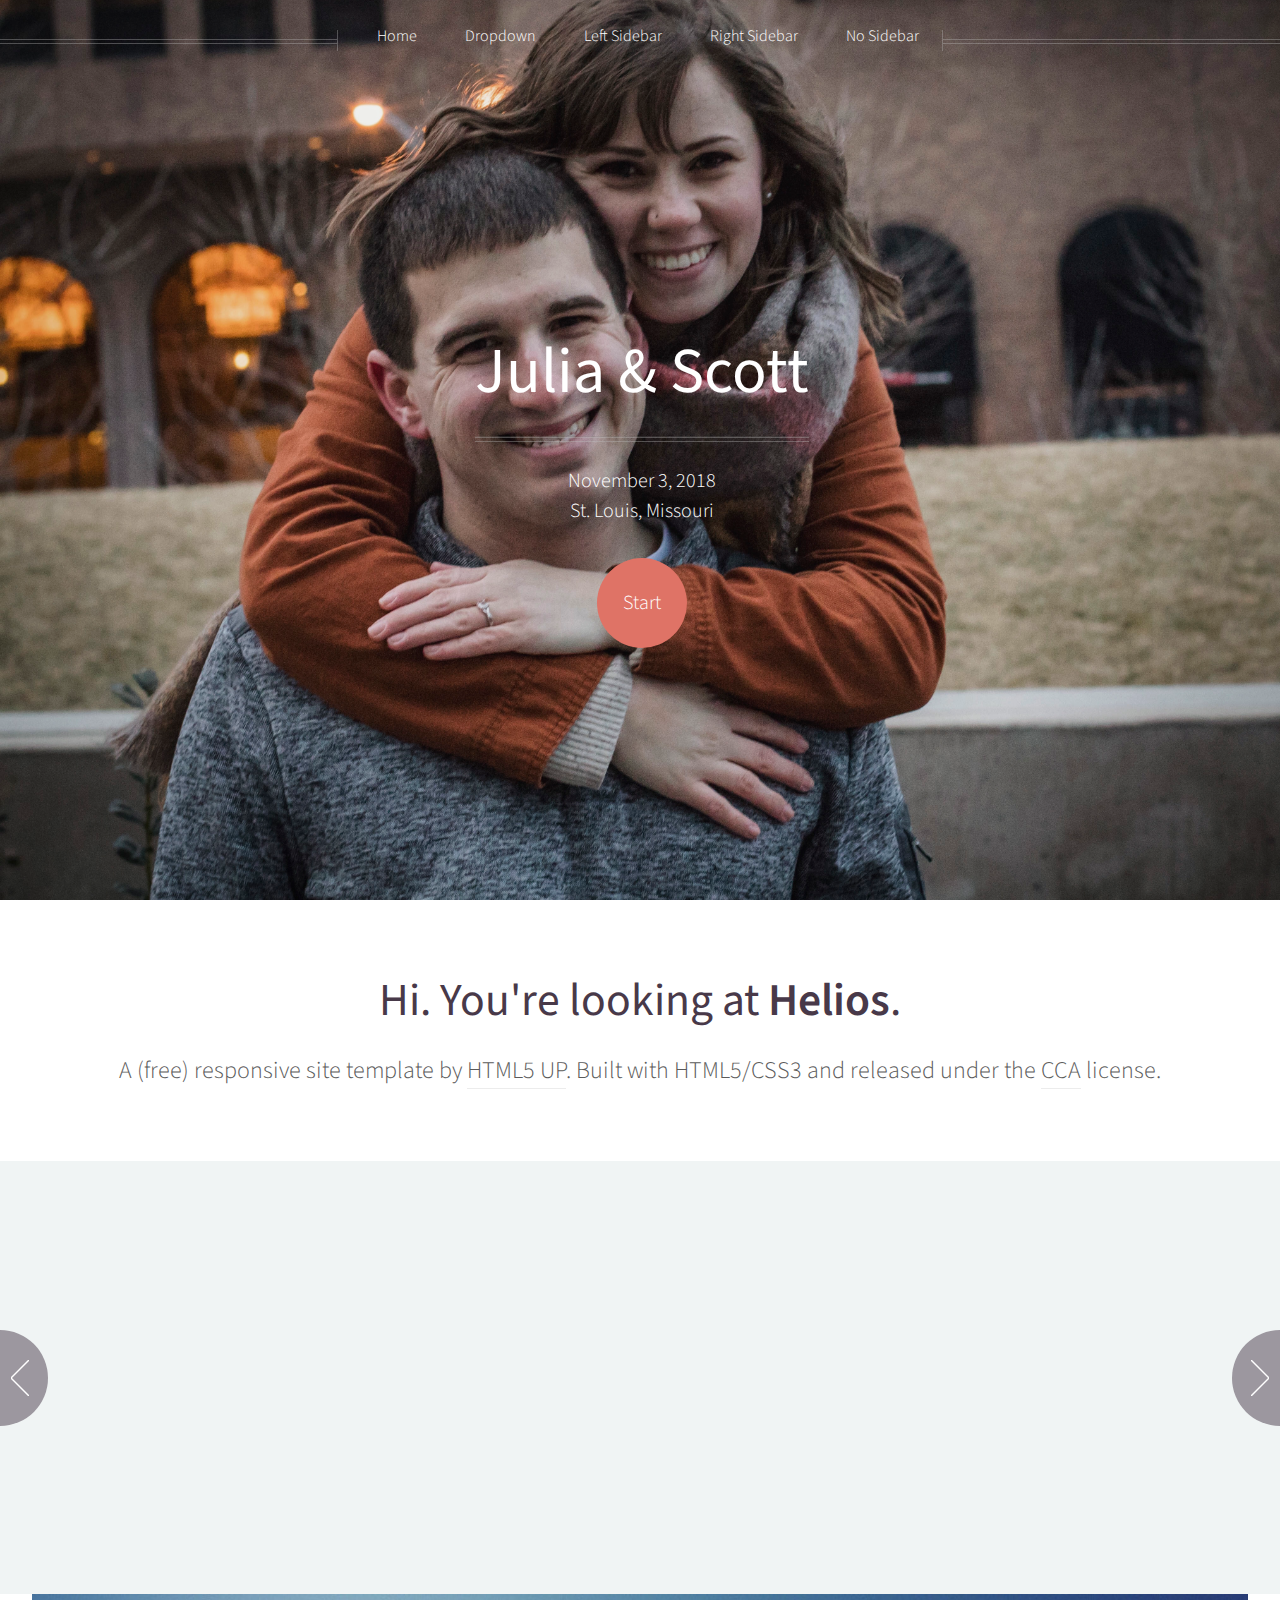
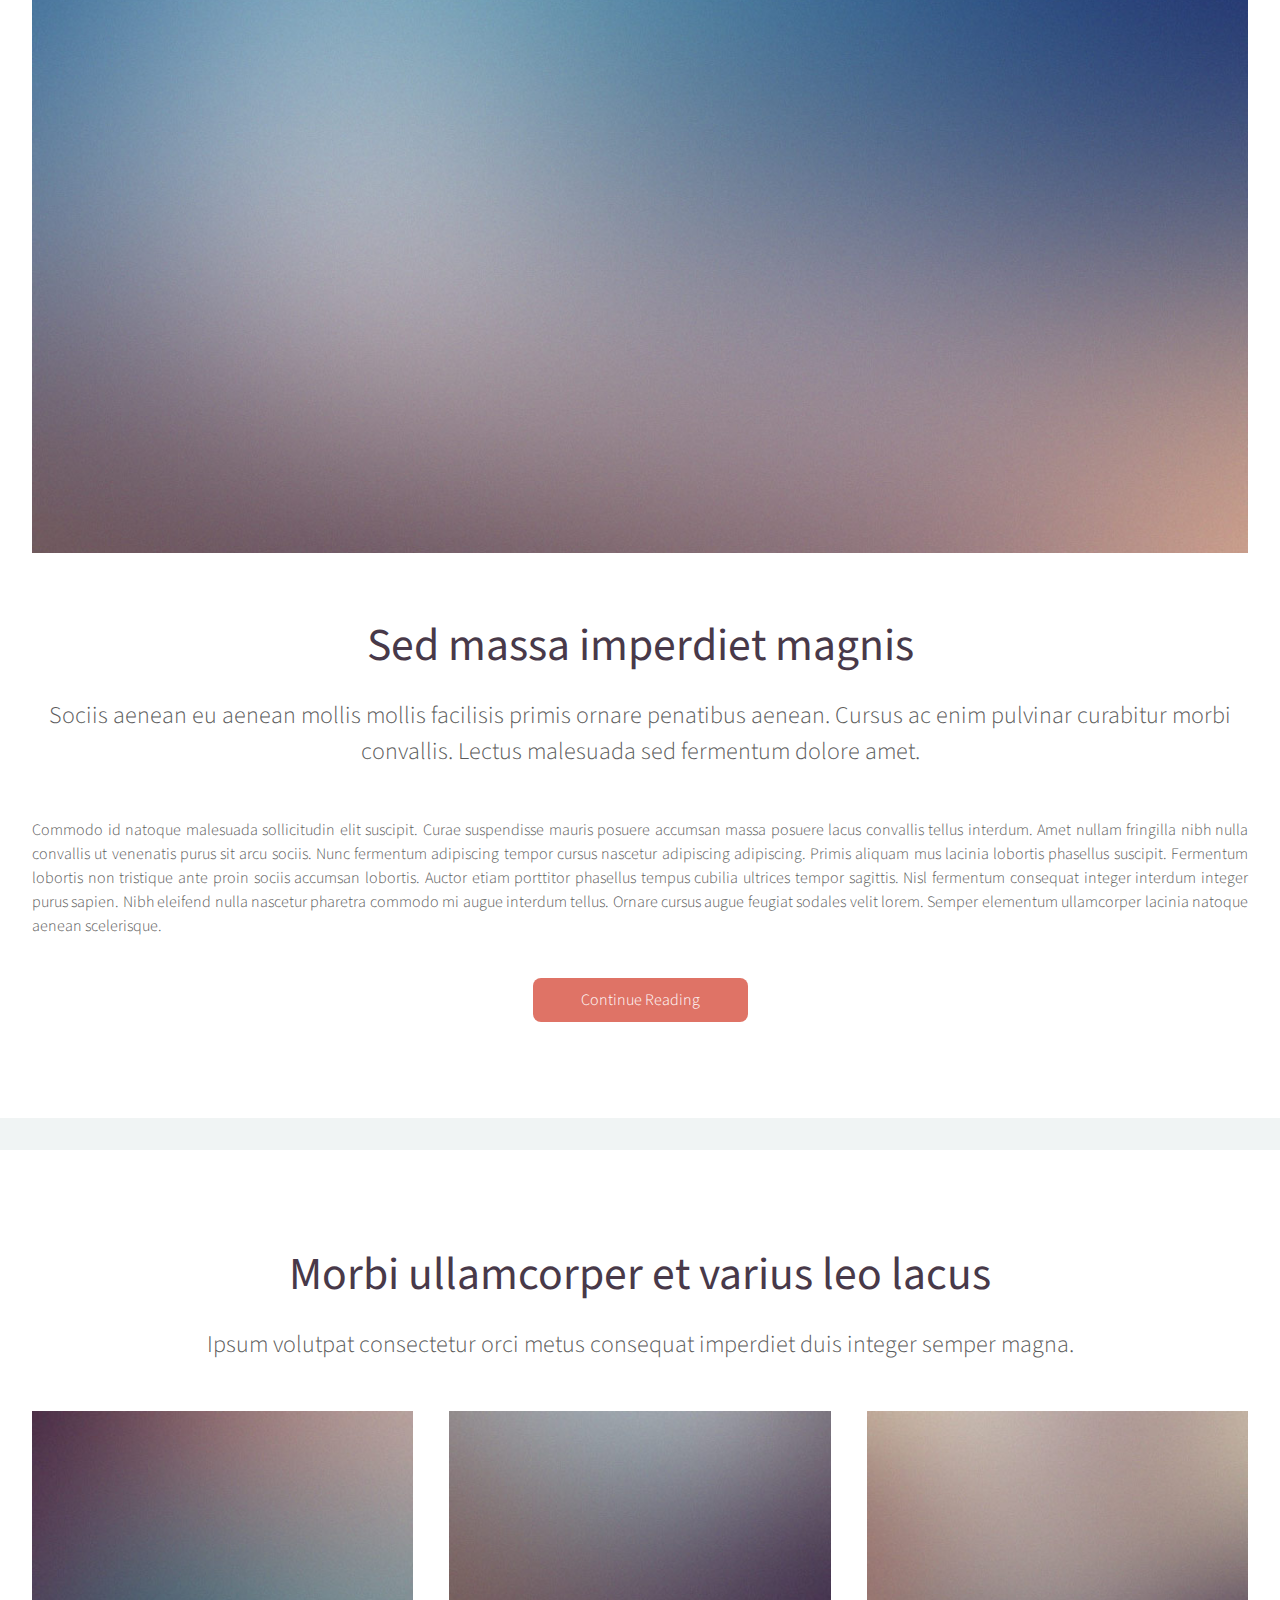
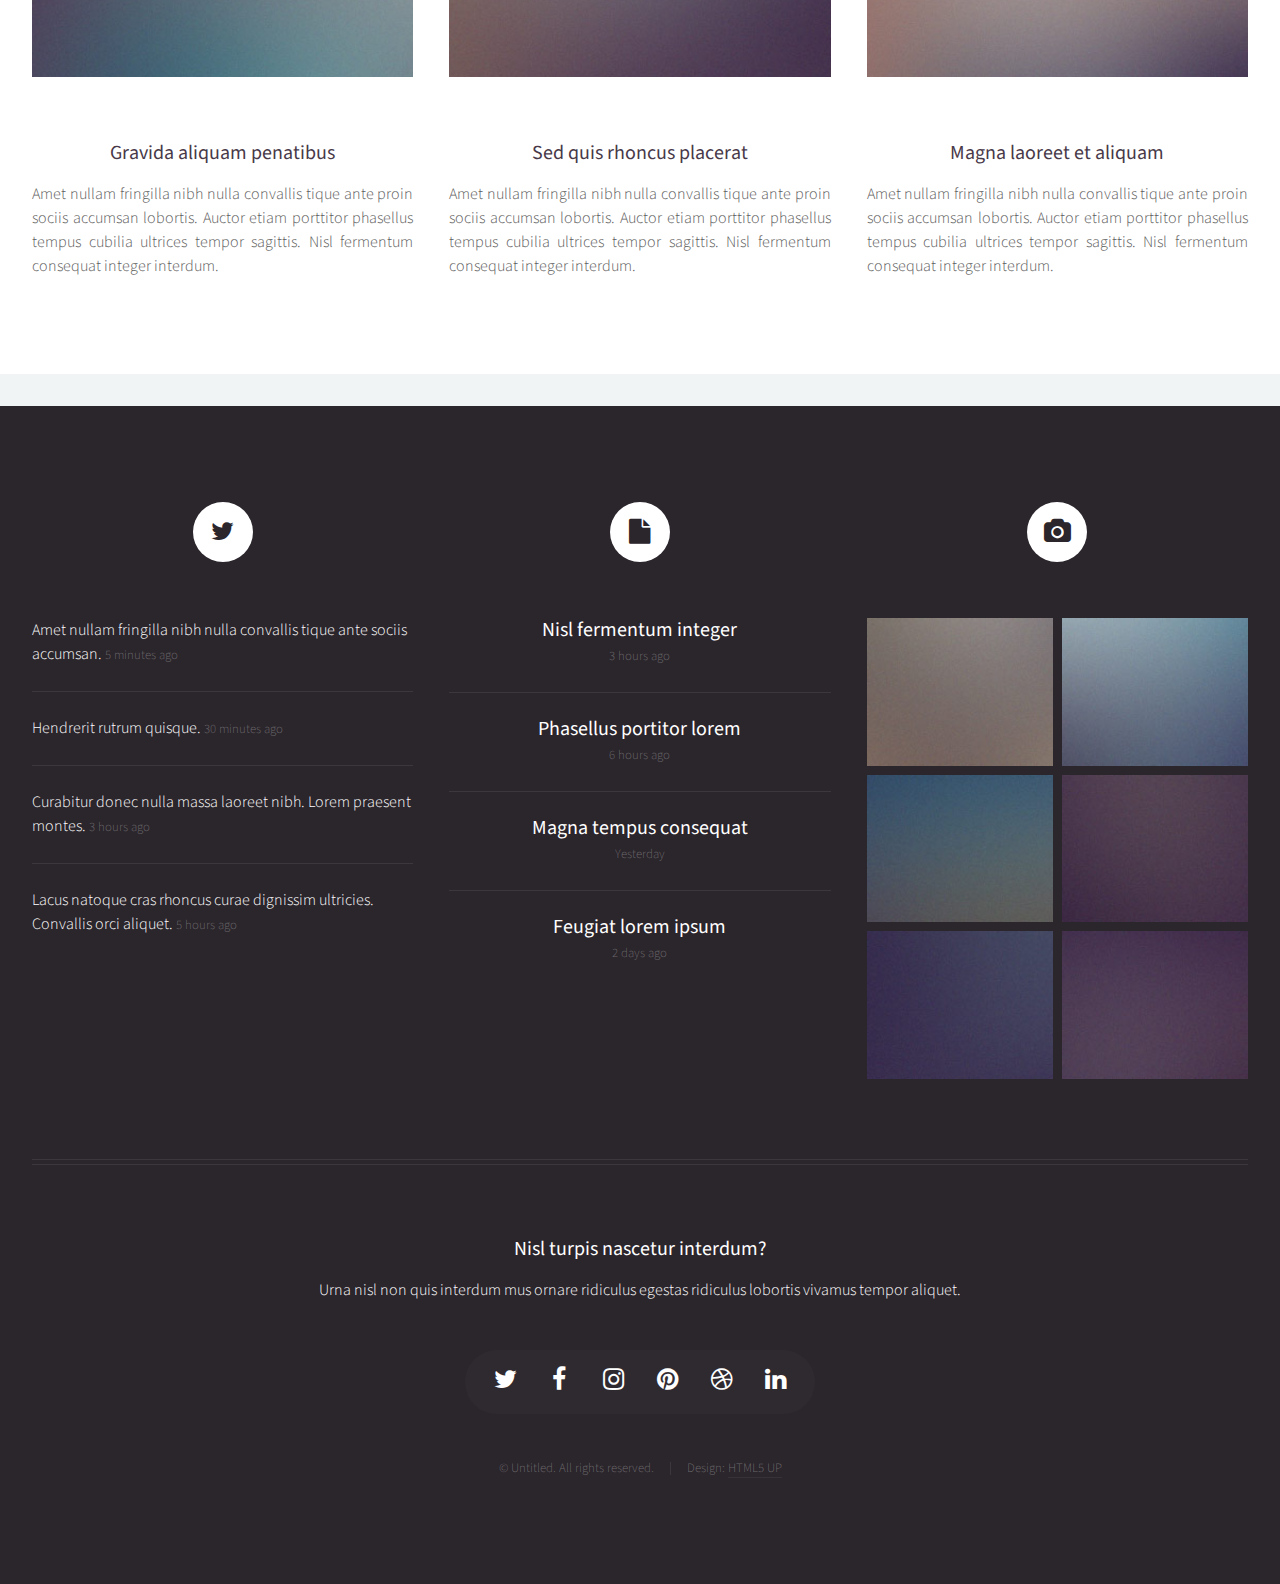
==== index.html @ 7ca60f0f "changed website title" ====
<!DOCTYPE HTML>
<!--
	Helios by HTML5 UP
	html5up.net | @ajlkn
	Free for personal and commercial use under the CCA 3.0 license (html5up.net/license)
-->
<html>
	<head>
		<title>Julia and Scott's Wedding</title>
		<meta charset="utf-8" />
		<meta name="viewport" content="width=device-width, initial-scale=1, user-scalable=no" />
		<link rel="stylesheet" href="assets/css/main.css" />
		<noscript><link rel="stylesheet" href="assets/css/noscript.css" /></noscript>
	</head>
	<body class="homepage is-preload">
		<div id="page-wrapper">

			<!-- Header -->
				<div id="header">

					<!-- Inner -->
						<div class="inner">
							<header>
								<h1><a href="index.html" id="logo">Julia & Scott</a></h1>
								<hr />
								<p>November 3, 2018<br>St. Louis, Missouri</p>
							</header>
							<footer>
								<a href="#banner" class="button circled scrolly">Start</a>
							</footer>
						</div>

					<!-- Nav -->
						<nav id="nav">
							<ul>
								<li><a href="index.html">Home</a></li>
								<li>
									<a href="#">Dropdown</a>
									<ul>
										<li><a href="#">Lorem ipsum dolor</a></li>
										<li><a href="#">Magna phasellus</a></li>
										<li><a href="#">Etiam dolore nisl</a></li>
										<li>
											<a href="#">And a submenu &hellip;</a>
											<ul>
												<li><a href="#">Lorem ipsum dolor</a></li>
												<li><a href="#">Phasellus consequat</a></li>
												<li><a href="#">Magna phasellus</a></li>
												<li><a href="#">Etiam dolore nisl</a></li>
											</ul>
										</li>
										<li><a href="#">Veroeros feugiat</a></li>
									</ul>
								</li>
								<li><a href="left-sidebar.html">Left Sidebar</a></li>
								<li><a href="right-sidebar.html">Right Sidebar</a></li>
								<li><a href="no-sidebar.html">No Sidebar</a></li>
							</ul>
						</nav>

				</div>

			<!-- Banner -->
				<section id="banner">
					<header>
						<h2>Hi. You're looking at <strong>Helios</strong>.</h2>
						<p>
							A (free) responsive site template by <a href="http://html5up.net">HTML5 UP</a>.
							Built with HTML5/CSS3 and released under the <a href="http://html5up.net/license">CCA</a> license.
						</p>
					</header>
				</section>

			<!-- Carousel -->
				<section class="carousel">
					<div class="reel">

						<article>
							<a href="#" class="image featured"><img src="images/pic01.jpg" alt="" /></a>
							<header>
								<h3><a href="#">Pulvinar sagittis congue</a></h3>
							</header>
							<p>Commodo id natoque malesuada sollicitudin elit suscipit magna.</p>
						</article>

						<article>
							<a href="#" class="image featured"><img src="images/pic02.jpg" alt="" /></a>
							<header>
								<h3><a href="#">Fermentum sagittis proin</a></h3>
							</header>
							<p>Commodo id natoque malesuada sollicitudin elit suscipit magna.</p>
						</article>

						<article>
							<a href="#" class="image featured"><img src="images/pic03.jpg" alt="" /></a>
							<header>
								<h3><a href="#">Sed quis rhoncus placerat</a></h3>
							</header>
							<p>Commodo id natoque malesuada sollicitudin elit suscipit magna.</p>
						</article>

						<article>
							<a href="#" class="image featured"><img src="images/pic04.jpg" alt="" /></a>
							<header>
								<h3><a href="#">Ultrices urna sit lobortis</a></h3>
							</header>
							<p>Commodo id natoque malesuada sollicitudin elit suscipit magna.</p>
						</article>

						<article>
							<a href="#" class="image featured"><img src="images/pic05.jpg" alt="" /></a>
							<header>
								<h3><a href="#">Varius magnis sollicitudin</a></h3>
							</header>
							<p>Commodo id natoque malesuada sollicitudin elit suscipit magna.</p>
						</article>

						<article>
							<a href="#" class="image featured"><img src="images/pic01.jpg" alt="" /></a>
							<header>
								<h3><a href="#">Pulvinar sagittis congue</a></h3>
							</header>
							<p>Commodo id natoque malesuada sollicitudin elit suscipit magna.</p>
						</article>

						<article>
							<a href="#" class="image featured"><img src="images/pic02.jpg" alt="" /></a>
							<header>
								<h3><a href="#">Fermentum sagittis proin</a></h3>
							</header>
							<p>Commodo id natoque malesuada sollicitudin elit suscipit magna.</p>
						</article>

						<article>
							<a href="#" class="image featured"><img src="images/pic03.jpg" alt="" /></a>
							<header>
								<h3><a href="#">Sed quis rhoncus placerat</a></h3>
							</header>
							<p>Commodo id natoque malesuada sollicitudin elit suscipit magna.</p>
						</article>

						<article>
							<a href="#" class="image featured"><img src="images/pic04.jpg" alt="" /></a>
							<header>
								<h3><a href="#">Ultrices urna sit lobortis</a></h3>
							</header>
							<p>Commodo id natoque malesuada sollicitudin elit suscipit magna.</p>
						</article>

						<article>
							<a href="#" class="image featured"><img src="images/pic05.jpg" alt="" /></a>
							<header>
								<h3><a href="#">Varius magnis sollicitudin</a></h3>
							</header>
							<p>Commodo id natoque malesuada sollicitudin elit suscipit magna.</p>
						</article>

					</div>
				</section>

			<!-- Main -->
				<div class="wrapper style2">

					<article id="main" class="container special">
						<a href="#" class="image featured"><img src="images/pic06.jpg" alt="" /></a>
						<header>
							<h2><a href="#">Sed massa imperdiet magnis</a></h2>
							<p>
								Sociis aenean eu aenean mollis mollis facilisis primis ornare penatibus aenean. Cursus ac enim
								pulvinar curabitur morbi convallis. Lectus malesuada sed fermentum dolore amet.
							</p>
						</header>
						<p>
							Commodo id natoque malesuada sollicitudin elit suscipit. Curae suspendisse mauris posuere accumsan massa
							posuere lacus convallis tellus interdum. Amet nullam fringilla nibh nulla convallis ut venenatis purus
							sit arcu sociis. Nunc fermentum adipiscing tempor cursus nascetur adipiscing adipiscing. Primis aliquam
							mus lacinia lobortis phasellus suscipit. Fermentum lobortis non tristique ante proin sociis accumsan
							lobortis. Auctor etiam porttitor phasellus tempus cubilia ultrices tempor sagittis. Nisl fermentum
							consequat integer interdum integer purus sapien. Nibh eleifend nulla nascetur pharetra commodo mi augue
							interdum tellus. Ornare cursus augue feugiat sodales velit lorem. Semper elementum ullamcorper lacinia
							natoque aenean scelerisque.
						</p>
						<footer>
							<a href="#" class="button">Continue Reading</a>
						</footer>
					</article>

				</div>

			<!-- Features -->
				<div class="wrapper style1">

					<section id="features" class="container special">
						<header>
							<h2>Morbi ullamcorper et varius leo lacus</h2>
							<p>Ipsum volutpat consectetur orci metus consequat imperdiet duis integer semper magna.</p>
						</header>
						<div class="row">
							<article class="col-4 col-12-mobile special">
								<a href="#" class="image featured"><img src="images/pic07.jpg" alt="" /></a>
								<header>
									<h3><a href="#">Gravida aliquam penatibus</a></h3>
								</header>
								<p>
									Amet nullam fringilla nibh nulla convallis tique ante proin sociis accumsan lobortis. Auctor etiam
									porttitor phasellus tempus cubilia ultrices tempor sagittis. Nisl fermentum consequat integer interdum.
								</p>
							</article>
							<article class="col-4 col-12-mobile special">
								<a href="#" class="image featured"><img src="images/pic08.jpg" alt="" /></a>
								<header>
									<h3><a href="#">Sed quis rhoncus placerat</a></h3>
								</header>
								<p>
									Amet nullam fringilla nibh nulla convallis tique ante proin sociis accumsan lobortis. Auctor etiam
									porttitor phasellus tempus cubilia ultrices tempor sagittis. Nisl fermentum consequat integer interdum.
								</p>
							</article>
							<article class="col-4 col-12-mobile special">
								<a href="#" class="image featured"><img src="images/pic09.jpg" alt="" /></a>
								<header>
									<h3><a href="#">Magna laoreet et aliquam</a></h3>
								</header>
								<p>
									Amet nullam fringilla nibh nulla convallis tique ante proin sociis accumsan lobortis. Auctor etiam
									porttitor phasellus tempus cubilia ultrices tempor sagittis. Nisl fermentum consequat integer interdum.
								</p>
							</article>
						</div>
					</section>

				</div>

			<!-- Footer -->
				<div id="footer">
					<div class="container">
						<div class="row">

							<!-- Tweets -->
								<section class="col-4 col-12-mobile">
									<header>
										<h2 class="icon fa-twitter circled"><span class="label">Tweets</span></h2>
									</header>
									<ul class="divided">
										<li>
											<article class="tweet">
												Amet nullam fringilla nibh nulla convallis tique ante sociis accumsan.
												<span class="timestamp">5 minutes ago</span>
											</article>
										</li>
										<li>
											<article class="tweet">
												Hendrerit rutrum quisque.
												<span class="timestamp">30 minutes ago</span>
											</article>
										</li>
										<li>
											<article class="tweet">
												Curabitur donec nulla massa laoreet nibh. Lorem praesent montes.
												<span class="timestamp">3 hours ago</span>
											</article>
										</li>
										<li>
											<article class="tweet">
												Lacus natoque cras rhoncus curae dignissim ultricies. Convallis orci aliquet.
												<span class="timestamp">5 hours ago</span>
											</article>
										</li>
									</ul>
								</section>

							<!-- Posts -->
								<section class="col-4 col-12-mobile">
									<header>
										<h2 class="icon fa-file circled"><span class="label">Posts</span></h2>
									</header>
									<ul class="divided">
										<li>
											<article class="post stub">
												<header>
													<h3><a href="#">Nisl fermentum integer</a></h3>
												</header>
												<span class="timestamp">3 hours ago</span>
											</article>
										</li>
										<li>
											<article class="post stub">
												<header>
													<h3><a href="#">Phasellus portitor lorem</a></h3>
												</header>
												<span class="timestamp">6 hours ago</span>
											</article>
										</li>
										<li>
											<article class="post stub">
												<header>
													<h3><a href="#">Magna tempus consequat</a></h3>
												</header>
												<span class="timestamp">Yesterday</span>
											</article>
										</li>
										<li>
											<article class="post stub">
												<header>
													<h3><a href="#">Feugiat lorem ipsum</a></h3>
												</header>
												<span class="timestamp">2 days ago</span>
											</article>
										</li>
									</ul>
								</section>

							<!-- Photos -->
								<section class="col-4 col-12-mobile">
									<header>
										<h2 class="icon fa-camera circled"><span class="label">Photos</span></h2>
									</header>
									<div class="row gtr-25">
										<div class="col-6">
											<a href="#" class="image fit"><img src="images/pic10.jpg" alt="" /></a>
										</div>
										<div class="col-6">
											<a href="#" class="image fit"><img src="images/pic11.jpg" alt="" /></a>
										</div>
										<div class="col-6">
											<a href="#" class="image fit"><img src="images/pic12.jpg" alt="" /></a>
										</div>
										<div class="col-6">
											<a href="#" class="image fit"><img src="images/pic13.jpg" alt="" /></a>
										</div>
										<div class="col-6">
											<a href="#" class="image fit"><img src="images/pic14.jpg" alt="" /></a>
										</div>
										<div class="col-6">
											<a href="#" class="image fit"><img src="images/pic15.jpg" alt="" /></a>
										</div>
									</div>
								</section>

						</div>
						<hr />
						<div class="row">
							<div class="col-12">

								<!-- Contact -->
									<section class="contact">
										<header>
											<h3>Nisl turpis nascetur interdum?</h3>
										</header>
										<p>Urna nisl non quis interdum mus ornare ridiculus egestas ridiculus lobortis vivamus tempor aliquet.</p>
										<ul class="icons">
											<li><a href="#" class="icon fa-twitter"><span class="label">Twitter</span></a></li>
											<li><a href="#" class="icon fa-facebook"><span class="label">Facebook</span></a></li>
											<li><a href="#" class="icon fa-instagram"><span class="label">Instagram</span></a></li>
											<li><a href="#" class="icon fa-pinterest"><span class="label">Pinterest</span></a></li>
											<li><a href="#" class="icon fa-dribbble"><span class="label">Dribbble</span></a></li>
											<li><a href="#" class="icon fa-linkedin"><span class="label">Linkedin</span></a></li>
										</ul>
									</section>

								<!-- Copyright -->
									<div class="copyright">
										<ul class="menu">
											<li>&copy; Untitled. All rights reserved.</li><li>Design: <a href="http://html5up.net">HTML5 UP</a></li>
										</ul>
									</div>

							</div>

						</div>
					</div>
				</div>

		</div>

		<!-- Scripts -->
			<script src="assets/js/jquery.min.js"></script>
			<script src="assets/js/jquery.dropotron.min.js"></script>
			<script src="assets/js/jquery.scrolly.min.js"></script>
			<script src="assets/js/jquery.scrollex.min.js"></script>
			<script src="assets/js/browser.min.js"></script>
			<script src="assets/js/breakpoints.min.js"></script>
			<script src="assets/js/util.js"></script>
			<script src="assets/js/main.js"></script>

	</body>
</html>
---- assets/css/main.css ----
@import url("https://fonts.googleapis.com/css?family=Source+Sans+Pro:300,300italic,400,400italic,600");
@import url("font-awesome.min.css");

/*
	Helios by HTML5 UP
	html5up.net | @ajlkn
	Free for personal and commercial use under the CCA 3.0 license (html5up.net/license)
*/

html, body, div, span, applet, object,
iframe, h1, h2, h3, h4, h5, h6, p, blockquote,
pre, a, abbr, acronym, address, big, cite,
code, del, dfn, em, img, ins, kbd, q, s, samp,
small, strike, strong, sub, sup, tt, var, b,
u, i, center, dl, dt, dd, ol, ul, li, fieldset,
form, label, legend, table, caption, tbody,
tfoot, thead, tr, th, td, article, aside,
canvas, details, embed, figure, figcaption,
footer, header, hgroup, menu, nav, output, ruby,
section, summary, time, mark, audio, video {
	margin: 0;
	padding: 0;
	border: 0;
	font-size: 100%;
	font: inherit;
	vertical-align: baseline;}

article, aside, details, figcaption, figure,
footer, header, hgroup, menu, nav, section {
	display: block;}

body {
	line-height: 1;
}

ol, ul {
	list-style: none;
}

blockquote, q {
	quotes: none;
}

	blockquote:before, blockquote:after, q:before, q:after {
		content: '';
		content: none;
	}

table {
	border-collapse: collapse;
	border-spacing: 0;
}

body {
	-webkit-text-size-adjust: none;
}

mark {
	background-color: transparent;
	color: inherit;
}

input::-moz-focus-inner {
	border: 0;
	padding: 0;
}

input, select, textarea {
	-moz-appearance: none;
	-webkit-appearance: none;
	-ms-appearance: none;
	appearance: none;
}

/* Basic */

	html {
		box-sizing: border-box;
	}

	*, *:before, *:after {
		box-sizing: inherit;
	}

	body {
		background: #f0f4f4;
		color: #5b5b5b;
		font-size: 15pt;
		line-height: 1.85em;
		font-family: 'Source Sans Pro', sans-serif;
		font-weight: 300;
	}

		body.is-preload *, body.is-preload *:before, body.is-preload *:after {
			-moz-animation: none !important;
			-webkit-animation: none !important;
			-ms-animation: none !important;
			animation: none !important;
			-moz-transition: none !important;
			-webkit-transition: none !important;
			-ms-transition: none !important;
			transition: none !important;
		}

	input, textarea, select {
		font-size: 15pt;
		line-height: 1.85em;
		font-family: 'Source Sans Pro', sans-serif;
		font-weight: 300;
	}

	h1, h2, h3, h4, h5, h6 {
		font-weight: 400;
		color: #483949;
		line-height: 1.25em;
	}

	h1 a, h2 a, h3 a, h4 a, h5 a, h6 a {
		color: inherit;
		text-decoration: none;
		border-bottom-color: transparent;
	}

	h1 strong, h2 strong, h3 strong, h4 strong, h5 strong, h6 strong {
		font-weight: 600;
	}

	h2 {
		font-size: 2.85em;
	}

	h3 {
		font-size: 1.25em;
	}

	h4 {
		font-size: 1em;
		margin: 0 0 0.25em 0;
	}

	strong, b {
		font-weight: 400;
		color: #483949;
	}

	em, i {
		font-style: italic;
	}

	a {
		color: inherit;
		border-bottom: solid 1px rgba(128, 128, 128, 0.15);
		text-decoration: none;
		-moz-transition: background-color 0.35s ease-in-out, color 0.35s ease-in-out, border-bottom-color 0.35s ease-in-out;
		-webkit-transition: background-color 0.35s ease-in-out, color 0.35s ease-in-out, border-bottom-color 0.35s ease-in-out;
		-ms-transition: background-color 0.35s ease-in-out, color 0.35s ease-in-out, border-bottom-color 0.35s ease-in-out;
		transition: background-color 0.35s ease-in-out, color 0.35s ease-in-out, border-bottom-color 0.35s ease-in-out;
	}

		a:hover {
			color: #ef8376;
			border-bottom-color: transparent;
		}

	sub {
		position: relative;
		top: 0.5em;
		font-size: 0.8em;
	}

	sup {
		position: relative;
		top: -0.5em;
		font-size: 0.8em;
	}

	blockquote {
		border-left: solid 0.5em #ddd;
		padding: 1em 0 1em 2em;
		font-style: italic;
	}

	p, ul, ol, dl, table {
		margin-bottom: 1em;
	}

	p {
		text-align: justify;
	}

	br.clear {
		clear: both;
	}

	hr {
		position: relative;
		display: block;
		border: 0;
		top: 4.5em;
		margin-bottom: 9em;
		height: 6px;
		border-top: solid 1px rgba(128, 128, 128, 0.2);
		border-bottom: solid 1px rgba(128, 128, 128, 0.2);
	}

		hr:before, hr:after {
			content: '';
			position: absolute;
			top: -8px;
			display: block;
			width: 1px;
			height: 21px;
			background: rgba(128, 128, 128, 0.2);
		}

		hr:before {
			left: -1px;
		}

		hr:after {
			right: -1px;
		}

	.timestamp {
		color: rgba(128, 128, 128, 0.75);
		font-size: 0.8em;
	}

/* Container */

	.container {
		margin: 0 auto;
		max-width: 100%;
		width: 1400px;
	}

		@media screen and (max-width: 1680px) {

			.container {
				width: 1200px;
			}

		}

		@media screen and (max-width: 1280px) {

			.container {
				width: 100%;
			}

		}

		@media screen and (max-width: 960px) {

			.container {
				width: 100%;
			}

		}

		@media screen and (max-width: 840px) {

			.container {
				width: 100%;
			}

		}

		@media screen and (max-width: 736px) {

			.container {
				width: 100%;
			}

		}

/* Row */

	.row {
		display: flex;
		flex-wrap: wrap;
		box-sizing: border-box;
		align-items: stretch;
	}

		.row > * {
			box-sizing: border-box;
		}

		.row.gtr-uniform > * > :last-child {
			margin-bottom: 0;
		}

		.row.aln-left {
			justify-content: flex-start;
		}

		.row.aln-center {
			justify-content: center;
		}

		.row.aln-right {
			justify-content: flex-end;
		}

		.row.aln-top {
			align-items: flex-start;
		}

		.row.aln-middle {
			align-items: center;
		}

		.row.aln-bottom {
			align-items: flex-end;
		}

		.row > .imp {
			order: -1;
		}

		.row > .col-1 {
			width: 8.3333333333%;
		}

		.row > .off-1 {
			margin-left: 8.3333333333%;
		}

		.row > .col-2 {
			width: 16.6666666667%;
		}

		.row > .off-2 {
			margin-left: 16.6666666667%;
		}

		.row > .col-3 {
			width: 25%;
		}

		.row > .off-3 {
			margin-left: 25%;
		}

		.row > .col-4 {
			width: 33.3333333333%;
		}

		.row > .off-4 {
			margin-left: 33.3333333333%;
		}

		.row > .col-5 {
			width: 41.6666666667%;
		}

		.row > .off-5 {
			margin-left: 41.6666666667%;
		}

		.row > .col-6 {
			width: 50%;
		}

		.row > .off-6 {
			margin-left: 50%;
		}

		.row > .col-7 {
			width: 58.3333333333%;
		}

		.row > .off-7 {
			margin-left: 58.3333333333%;
		}

		.row > .col-8 {
			width: 66.6666666667%;
		}

		.row > .off-8 {
			margin-left: 66.6666666667%;
		}

		.row > .col-9 {
			width: 75%;
		}

		.row > .off-9 {
			margin-left: 75%;
		}

		.row > .col-10 {
			width: 83.3333333333%;
		}

		.row > .off-10 {
			margin-left: 83.3333333333%;
		}

		.row > .col-11 {
			width: 91.6666666667%;
		}

		.row > .off-11 {
			margin-left: 91.6666666667%;
		}

		.row > .col-12 {
			width: 100%;
		}

		.row > .off-12 {
			margin-left: 100%;
		}

		.row.gtr-0 {
			margin-top: 0px;
			margin-left: 0px;
		}

			.row.gtr-0 > * {
				padding: 0px 0 0 0px;
			}

			.row.gtr-0.gtr-uniform {
				margin-top: 0px;
			}

				.row.gtr-0.gtr-uniform > * {
					padding-top: 0px;
				}

		.row.gtr-25 {
			margin-top: -10px;
			margin-left: -10px;
		}

			.row.gtr-25 > * {
				padding: 10px 0 0 10px;
			}

			.row.gtr-25.gtr-uniform {
				margin-top: -10px;
			}

				.row.gtr-25.gtr-uniform > * {
					padding-top: 10px;
				}

		.row.gtr-50 {
			margin-top: -20px;
			margin-left: -20px;
		}

			.row.gtr-50 > * {
				padding: 20px 0 0 20px;
			}

			.row.gtr-50.gtr-uniform {
				margin-top: -20px;
			}

				.row.gtr-50.gtr-uniform > * {
					padding-top: 20px;
				}

		.row {
			margin-top: -40px;
			margin-left: -40px;
		}

			.row > * {
				padding: 40px 0 0 40px;
			}

			.row.gtr-uniform {
				margin-top: -40px;
			}

				.row.gtr-uniform > * {
					padding-top: 40px;
				}

		.row.gtr-150 {
			margin-top: -60px;
			margin-left: -60px;
		}

			.row.gtr-150 > * {
				padding: 60px 0 0 60px;
			}

			.row.gtr-150.gtr-uniform {
				margin-top: -60px;
			}

				.row.gtr-150.gtr-uniform > * {
					padding-top: 60px;
				}

		.row.gtr-200 {
			margin-top: -80px;
			margin-left: -80px;
		}

			.row.gtr-200 > * {
				padding: 80px 0 0 80px;
			}

			.row.gtr-200.gtr-uniform {
				margin-top: -80px;
			}

				.row.gtr-200.gtr-uniform > * {
					padding-top: 80px;
				}

		@media screen and (max-width: 1680px) {

			.row {
				display: flex;
				flex-wrap: wrap;
				box-sizing: border-box;
				align-items: stretch;
			}

				.row > * {
					box-sizing: border-box;
				}

				.row.gtr-uniform > * > :last-child {
					margin-bottom: 0;
				}

				.row.aln-left {
					justify-content: flex-start;
				}

				.row.aln-center {
					justify-content: center;
				}

				.row.aln-right {
					justify-content: flex-end;
				}

				.row.aln-top {
					align-items: flex-start;
				}

				.row.aln-middle {
					align-items: center;
				}

				.row.aln-bottom {
					align-items: flex-end;
				}

				.row > .imp-wide {
					order: -1;
				}

				.row > .col-1-wide {
					width: 8.3333333333%;
				}

				.row > .off-1-wide {
					margin-left: 8.3333333333%;
				}

				.row > .col-2-wide {
					width: 16.6666666667%;
				}

				.row > .off-2-wide {
					margin-left: 16.6666666667%;
				}

				.row > .col-3-wide {
					width: 25%;
				}

				.row > .off-3-wide {
					margin-left: 25%;
				}

				.row > .col-4-wide {
					width: 33.3333333333%;
				}

				.row > .off-4-wide {
					margin-left: 33.3333333333%;
				}

				.row > .col-5-wide {
					width: 41.6666666667%;
				}

				.row > .off-5-wide {
					margin-left: 41.6666666667%;
				}

				.row > .col-6-wide {
					width: 50%;
				}

				.row > .off-6-wide {
					margin-left: 50%;
				}

				.row > .col-7-wide {
					width: 58.3333333333%;
				}

				.row > .off-7-wide {
					margin-left: 58.3333333333%;
				}

				.row > .col-8-wide {
					width: 66.6666666667%;
				}

				.row > .off-8-wide {
					margin-left: 66.6666666667%;
				}

				.row > .col-9-wide {
					width: 75%;
				}

				.row > .off-9-wide {
					margin-left: 75%;
				}

				.row > .col-10-wide {
					width: 83.3333333333%;
				}

				.row > .off-10-wide {
					margin-left: 83.3333333333%;
				}

				.row > .col-11-wide {
					width: 91.6666666667%;
				}

				.row > .off-11-wide {
					margin-left: 91.6666666667%;
				}

				.row > .col-12-wide {
					width: 100%;
				}

				.row > .off-12-wide {
					margin-left: 100%;
				}

				.row.gtr-0 {
					margin-top: 0px;
					margin-left: 0px;
				}

					.row.gtr-0 > * {
						padding: 0px 0 0 0px;
					}

					.row.gtr-0.gtr-uniform {
						margin-top: 0px;
					}

						.row.gtr-0.gtr-uniform > * {
							padding-top: 0px;
						}

				.row.gtr-25 {
					margin-top: -10px;
					margin-left: -10px;
				}

					.row.gtr-25 > * {
						padding: 10px 0 0 10px;
					}

					.row.gtr-25.gtr-uniform {
						margin-top: -10px;
					}

						.row.gtr-25.gtr-uniform > * {
							padding-top: 10px;
						}

				.row.gtr-50 {
					margin-top: -20px;
					margin-left: -20px;
				}

					.row.gtr-50 > * {
						padding: 20px 0 0 20px;
					}

					.row.gtr-50.gtr-uniform {
						margin-top: -20px;
					}

						.row.gtr-50.gtr-uniform > * {
							padding-top: 20px;
						}

				.row {
					margin-top: -40px;
					margin-left: -40px;
				}

					.row > * {
						padding: 40px 0 0 40px;
					}

					.row.gtr-uniform {
						margin-top: -40px;
					}

						.row.gtr-uniform > * {
							padding-top: 40px;
						}

				.row.gtr-150 {
					margin-top: -60px;
					margin-left: -60px;
				}

					.row.gtr-150 > * {
						padding: 60px 0 0 60px;
					}

					.row.gtr-150.gtr-uniform {
						margin-top: -60px;
					}

						.row.gtr-150.gtr-uniform > * {
							padding-top: 60px;
						}

				.row.gtr-200 {
					margin-top: -80px;
					margin-left: -80px;
				}

					.row.gtr-200 > * {
						padding: 80px 0 0 80px;
					}

					.row.gtr-200.gtr-uniform {
						margin-top: -80px;
					}

						.row.gtr-200.gtr-uniform > * {
							padding-top: 80px;
						}

		}

		@media screen and (max-width: 1280px) {

			.row {
				display: flex;
				flex-wrap: wrap;
				box-sizing: border-box;
				align-items: stretch;
			}

				.row > * {
					box-sizing: border-box;
				}

				.row.gtr-uniform > * > :last-child {
					margin-bottom: 0;
				}

				.row.aln-left {
					justify-content: flex-start;
				}

				.row.aln-center {
					justify-content: center;
				}

				.row.aln-right {
					justify-content: flex-end;
				}

				.row.aln-top {
					align-items: flex-start;
				}

				.row.aln-middle {
					align-items: center;
				}

				.row.aln-bottom {
					align-items: flex-end;
				}

				.row > .imp-normal {
					order: -1;
				}

				.row > .col-1-normal {
					width: 8.3333333333%;
				}

				.row > .off-1-normal {
					margin-left: 8.3333333333%;
				}

				.row > .col-2-normal {
					width: 16.6666666667%;
				}

				.row > .off-2-normal {
					margin-left: 16.6666666667%;
				}

				.row > .col-3-normal {
					width: 25%;
				}

				.row > .off-3-normal {
					margin-left: 25%;
				}

				.row > .col-4-normal {
					width: 33.3333333333%;
				}

				.row > .off-4-normal {
					margin-left: 33.3333333333%;
				}

				.row > .col-5-normal {
					width: 41.6666666667%;
				}

				.row > .off-5-normal {
					margin-left: 41.6666666667%;
				}

				.row > .col-6-normal {
					width: 50%;
				}

				.row > .off-6-normal {
					margin-left: 50%;
				}

				.row > .col-7-normal {
					width: 58.3333333333%;
				}

				.row > .off-7-normal {
					margin-left: 58.3333333333%;
				}

				.row > .col-8-normal {
					width: 66.6666666667%;
				}

				.row > .off-8-normal {
					margin-left: 66.6666666667%;
				}

				.row > .col-9-normal {
					width: 75%;
				}

				.row > .off-9-normal {
					margin-left: 75%;
				}

				.row > .col-10-normal {
					width: 83.3333333333%;
				}

				.row > .off-10-normal {
					margin-left: 83.3333333333%;
				}

				.row > .col-11-normal {
					width: 91.6666666667%;
				}

				.row > .off-11-normal {
					margin-left: 91.6666666667%;
				}

				.row > .col-12-normal {
					width: 100%;
				}

				.row > .off-12-normal {
					margin-left: 100%;
				}

				.row.gtr-0 {
					margin-top: 0px;
					margin-left: 0px;
				}

					.row.gtr-0 > * {
						padding: 0px 0 0 0px;
					}

					.row.gtr-0.gtr-uniform {
						margin-top: 0px;
					}

						.row.gtr-0.gtr-uniform > * {
							padding-top: 0px;
						}

				.row.gtr-25 {
					margin-top: -9px;
					margin-left: -9px;
				}

					.row.gtr-25 > * {
						padding: 9px 0 0 9px;
					}

					.row.gtr-25.gtr-uniform {
						margin-top: -9px;
					}

						.row.gtr-25.gtr-uniform > * {
							padding-top: 9px;
						}

				.row.gtr-50 {
					margin-top: -18px;
					margin-left: -18px;
				}

					.row.gtr-50 > * {
						padding: 18px 0 0 18px;
					}

					.row.gtr-50.gtr-uniform {
						margin-top: -18px;
					}

						.row.gtr-50.gtr-uniform > * {
							padding-top: 18px;
						}

				.row {
					margin-top: -36px;
					margin-left: -36px;
				}

					.row > * {
						padding: 36px 0 0 36px;
					}

					.row.gtr-uniform {
						margin-top: -36px;
					}

						.row.gtr-uniform > * {
							padding-top: 36px;
						}

				.row.gtr-150 {
					margin-top: -54px;
					margin-left: -54px;
				}

					.row.gtr-150 > * {
						padding: 54px 0 0 54px;
					}

					.row.gtr-150.gtr-uniform {
						margin-top: -54px;
					}

						.row.gtr-150.gtr-uniform > * {
							padding-top: 54px;
						}

				.row.gtr-200 {
					margin-top: -72px;
					margin-left: -72px;
				}

					.row.gtr-200 > * {
						padding: 72px 0 0 72px;
					}

					.row.gtr-200.gtr-uniform {
						margin-top: -72px;
					}

						.row.gtr-200.gtr-uniform > * {
							padding-top: 72px;
						}

		}

		@media screen and (max-width: 960px) {

			.row {
				display: flex;
				flex-wrap: wrap;
				box-sizing: border-box;
				align-items: stretch;
			}

				.row > * {
					box-sizing: border-box;
				}

				.row.gtr-uniform > * > :last-child {
					margin-bottom: 0;
				}

				.row.aln-left {
					justify-content: flex-start;
				}

				.row.aln-center {
					justify-content: center;
				}

				.row.aln-right {
					justify-content: flex-end;
				}

				.row.aln-top {
					align-items: flex-start;
				}

				.row.aln-middle {
					align-items: center;
				}

				.row.aln-bottom {
					align-items: flex-end;
				}

				.row > .imp-narrow {
					order: -1;
				}

				.row > .col-1-narrow {
					width: 8.3333333333%;
				}

				.row > .off-1-narrow {
					margin-left: 8.3333333333%;
				}

				.row > .col-2-narrow {
					width: 16.6666666667%;
				}

				.row > .off-2-narrow {
					margin-left: 16.6666666667%;
				}

				.row > .col-3-narrow {
					width: 25%;
				}

				.row > .off-3-narrow {
					margin-left: 25%;
				}

				.row > .col-4-narrow {
					width: 33.3333333333%;
				}

				.row > .off-4-narrow {
					margin-left: 33.3333333333%;
				}

				.row > .col-5-narrow {
					width: 41.6666666667%;
				}

				.row > .off-5-narrow {
					margin-left: 41.6666666667%;
				}

				.row > .col-6-narrow {
					width: 50%;
				}

				.row > .off-6-narrow {
					margin-left: 50%;
				}

				.row > .col-7-narrow {
					width: 58.3333333333%;
				}

				.row > .off-7-narrow {
					margin-left: 58.3333333333%;
				}

				.row > .col-8-narrow {
					width: 66.6666666667%;
				}

				.row > .off-8-narrow {
					margin-left: 66.6666666667%;
				}

				.row > .col-9-narrow {
					width: 75%;
				}

				.row > .off-9-narrow {
					margin-left: 75%;
				}

				.row > .col-10-narrow {
					width: 83.3333333333%;
				}

				.row > .off-10-narrow {
					margin-left: 83.3333333333%;
				}

				.row > .col-11-narrow {
					width: 91.6666666667%;
				}

				.row > .off-11-narrow {
					margin-left: 91.6666666667%;
				}

				.row > .col-12-narrow {
					width: 100%;
				}

				.row > .off-12-narrow {
					margin-left: 100%;
				}

				.row.gtr-0 {
					margin-top: 0px;
					margin-left: 0px;
				}

					.row.gtr-0 > * {
						padding: 0px 0 0 0px;
					}

					.row.gtr-0.gtr-uniform {
						margin-top: 0px;
					}

						.row.gtr-0.gtr-uniform > * {
							padding-top: 0px;
						}

				.row.gtr-25 {
					margin-top: -8px;
					margin-left: -8px;
				}

					.row.gtr-25 > * {
						padding: 8px 0 0 8px;
					}

					.row.gtr-25.gtr-uniform {
						margin-top: -8px;
					}

						.row.gtr-25.gtr-uniform > * {
							padding-top: 8px;
						}

				.row.gtr-50 {
					margin-top: -16px;
					margin-left: -16px;
				}

					.row.gtr-50 > * {
						padding: 16px 0 0 16px;
					}

					.row.gtr-50.gtr-uniform {
						margin-top: -16px;
					}

						.row.gtr-50.gtr-uniform > * {
							padding-top: 16px;
						}

				.row {
					margin-top: -32px;
					margin-left: -32px;
				}

					.row > * {
						padding: 32px 0 0 32px;
					}

					.row.gtr-uniform {
						margin-top: -32px;
					}

						.row.gtr-uniform > * {
							padding-top: 32px;
						}

				.row.gtr-150 {
					margin-top: -48px;
					margin-left: -48px;
				}

					.row.gtr-150 > * {
						padding: 48px 0 0 48px;
					}

					.row.gtr-150.gtr-uniform {
						margin-top: -48px;
					}

						.row.gtr-150.gtr-uniform > * {
							padding-top: 48px;
						}

				.row.gtr-200 {
					margin-top: -64px;
					margin-left: -64px;
				}

					.row.gtr-200 > * {
						padding: 64px 0 0 64px;
					}

					.row.gtr-200.gtr-uniform {
						margin-top: -64px;
					}

						.row.gtr-200.gtr-uniform > * {
							padding-top: 64px;
						}

		}

		@media screen and (max-width: 840px) {

			.row {
				display: flex;
				flex-wrap: wrap;
				box-sizing: border-box;
				align-items: stretch;
			}

				.row > * {
					box-sizing: border-box;
				}

				.row.gtr-uniform > * > :last-child {
					margin-bottom: 0;
				}

				.row.aln-left {
					justify-content: flex-start;
				}

				.row.aln-center {
					justify-content: center;
				}

				.row.aln-right {
					justify-content: flex-end;
				}

				.row.aln-top {
					align-items: flex-start;
				}

				.row.aln-middle {
					align-items: center;
				}

				.row.aln-bottom {
					align-items: flex-end;
				}

				.row > .imp-narrower {
					order: -1;
				}

				.row > .col-1-narrower {
					width: 8.3333333333%;
				}

				.row > .off-1-narrower {
					margin-left: 8.3333333333%;
				}

				.row > .col-2-narrower {
					width: 16.6666666667%;
				}

				.row > .off-2-narrower {
					margin-left: 16.6666666667%;
				}

				.row > .col-3-narrower {
					width: 25%;
				}

				.row > .off-3-narrower {
					margin-left: 25%;
				}

				.row > .col-4-narrower {
					width: 33.3333333333%;
				}

				.row > .off-4-narrower {
					margin-left: 33.3333333333%;
				}

				.row > .col-5-narrower {
					width: 41.6666666667%;
				}

				.row > .off-5-narrower {
					margin-left: 41.6666666667%;
				}

				.row > .col-6-narrower {
					width: 50%;
				}

				.row > .off-6-narrower {
					margin-left: 50%;
				}

				.row > .col-7-narrower {
					width: 58.3333333333%;
				}

				.row > .off-7-narrower {
					margin-left: 58.3333333333%;
				}

				.row > .col-8-narrower {
					width: 66.6666666667%;
				}

				.row > .off-8-narrower {
					margin-left: 66.6666666667%;
				}

				.row > .col-9-narrower {
					width: 75%;
				}

				.row > .off-9-narrower {
					margin-left: 75%;
				}

				.row > .col-10-narrower {
					width: 83.3333333333%;
				}

				.row > .off-10-narrower {
					margin-left: 83.3333333333%;
				}

				.row > .col-11-narrower {
					width: 91.6666666667%;
				}

				.row > .off-11-narrower {
					margin-left: 91.6666666667%;
				}

				.row > .col-12-narrower {
					width: 100%;
				}

				.row > .off-12-narrower {
					margin-left: 100%;
				}

				.row.gtr-0 {
					margin-top: 0px;
					margin-left: 0px;
				}

					.row.gtr-0 > * {
						padding: 0px 0 0 0px;
					}

					.row.gtr-0.gtr-uniform {
						margin-top: 0px;
					}

						.row.gtr-0.gtr-uniform > * {
							padding-top: 0px;
						}

				.row.gtr-25 {
					margin-top: -8px;
					margin-left: -8px;
				}

					.row.gtr-25 > * {
						padding: 8px 0 0 8px;
					}

					.row.gtr-25.gtr-uniform {
						margin-top: -8px;
					}

						.row.gtr-25.gtr-uniform > * {
							padding-top: 8px;
						}

				.row.gtr-50 {
					margin-top: -16px;
					margin-left: -16px;
				}

					.row.gtr-50 > * {
						padding: 16px 0 0 16px;
					}

					.row.gtr-50.gtr-uniform {
						margin-top: -16px;
					}

						.row.gtr-50.gtr-uniform > * {
							padding-top: 16px;
						}

				.row {
					margin-top: -32px;
					margin-left: -32px;
				}

					.row > * {
						padding: 32px 0 0 32px;
					}

					.row.gtr-uniform {
						margin-top: -32px;
					}

						.row.gtr-uniform > * {
							padding-top: 32px;
						}

				.row.gtr-150 {
					margin-top: -48px;
					margin-left: -48px;
				}

					.row.gtr-150 > * {
						padding: 48px 0 0 48px;
					}

					.row.gtr-150.gtr-uniform {
						margin-top: -48px;
					}

						.row.gtr-150.gtr-uniform > * {
							padding-top: 48px;
						}

				.row.gtr-200 {
					margin-top: -64px;
					margin-left: -64px;
				}

					.row.gtr-200 > * {
						padding: 64px 0 0 64px;
					}

					.row.gtr-200.gtr-uniform {
						margin-top: -64px;
					}

						.row.gtr-200.gtr-uniform > * {
							padding-top: 64px;
						}

		}

		@media screen and (max-width: 736px) {

			.row {
				display: flex;
				flex-wrap: wrap;
				box-sizing: border-box;
				align-items: stretch;
			}

				.row > * {
					box-sizing: border-box;
				}

				.row.gtr-uniform > * > :last-child {
					margin-bottom: 0;
				}

				.row.aln-left {
					justify-content: flex-start;
				}

				.row.aln-center {
					justify-content: center;
				}

				.row.aln-right {
					justify-content: flex-end;
				}

				.row.aln-top {
					align-items: flex-start;
				}

				.row.aln-middle {
					align-items: center;
				}

				.row.aln-bottom {
					align-items: flex-end;
				}

				.row > .imp-mobile {
					order: -1;
				}

				.row > .col-1-mobile {
					width: 8.3333333333%;
				}

				.row > .off-1-mobile {
					margin-left: 8.3333333333%;
				}

				.row > .col-2-mobile {
					width: 16.6666666667%;
				}

				.row > .off-2-mobile {
					margin-left: 16.6666666667%;
				}

				.row > .col-3-mobile {
					width: 25%;
				}

				.row > .off-3-mobile {
					margin-left: 25%;
				}

				.row > .col-4-mobile {
					width: 33.3333333333%;
				}

				.row > .off-4-mobile {
					margin-left: 33.3333333333%;
				}

				.row > .col-5-mobile {
					width: 41.6666666667%;
				}

				.row > .off-5-mobile {
					margin-left: 41.6666666667%;
				}

				.row > .col-6-mobile {
					width: 50%;
				}

				.row > .off-6-mobile {
					margin-left: 50%;
				}

				.row > .col-7-mobile {
					width: 58.3333333333%;
				}

				.row > .off-7-mobile {
					margin-left: 58.3333333333%;
				}

				.row > .col-8-mobile {
					width: 66.6666666667%;
				}

				.row > .off-8-mobile {
					margin-left: 66.6666666667%;
				}

				.row > .col-9-mobile {
					width: 75%;
				}

				.row > .off-9-mobile {
					margin-left: 75%;
				}

				.row > .col-10-mobile {
					width: 83.3333333333%;
				}

				.row > .off-10-mobile {
					margin-left: 83.3333333333%;
				}

				.row > .col-11-mobile {
					width: 91.6666666667%;
				}

				.row > .off-11-mobile {
					margin-left: 91.6666666667%;
				}

				.row > .col-12-mobile {
					width: 100%;
				}

				.row > .off-12-mobile {
					margin-left: 100%;
				}

				.row.gtr-0 {
					margin-top: 0px;
					margin-left: 0px;
				}

					.row.gtr-0 > * {
						padding: 0px 0 0 0px;
					}

					.row.gtr-0.gtr-uniform {
						margin-top: 0px;
					}

						.row.gtr-0.gtr-uniform > * {
							padding-top: 0px;
						}

				.row.gtr-25 {
					margin-top: -5px;
					margin-left: -5px;
				}

					.row.gtr-25 > * {
						padding: 5px 0 0 5px;
					}

					.row.gtr-25.gtr-uniform {
						margin-top: -5px;
					}

						.row.gtr-25.gtr-uniform > * {
							padding-top: 5px;
						}

				.row.gtr-50 {
					margin-top: -10px;
					margin-left: -10px;
				}

					.row.gtr-50 > * {
						padding: 10px 0 0 10px;
					}

					.row.gtr-50.gtr-uniform {
						margin-top: -10px;
					}

						.row.gtr-50.gtr-uniform > * {
							padding-top: 10px;
						}

				.row {
					margin-top: -20px;
					margin-left: -20px;
				}

					.row > * {
						padding: 20px 0 0 20px;
					}

					.row.gtr-uniform {
						margin-top: -20px;
					}

						.row.gtr-uniform > * {
							padding-top: 20px;
						}

				.row.gtr-150 {
					margin-top: -30px;
					margin-left: -30px;
				}

					.row.gtr-150 > * {
						padding: 30px 0 0 30px;
					}

					.row.gtr-150.gtr-uniform {
						margin-top: -30px;
					}

						.row.gtr-150.gtr-uniform > * {
							padding-top: 30px;
						}

				.row.gtr-200 {
					margin-top: -40px;
					margin-left: -40px;
				}

					.row.gtr-200 > * {
						padding: 40px 0 0 40px;
					}

					.row.gtr-200.gtr-uniform {
						margin-top: -40px;
					}

						.row.gtr-200.gtr-uniform > * {
							padding-top: 40px;
						}

		}

/* Sections/Article */

	section, article {
		margin-bottom: 3em;
	}

		section > :last-child, section:last-child, article > :last-child, article:last-child {
			margin-bottom: 0;
		}

		section.special > header, section.special > footer, article.special > header, article.special > footer {
			text-align: center;
		}

	.row > section, .row > article {
		margin-bottom: 0;
	}

	header {
		margin: 0 0 1em 0;
	}

		header > p {
			display: block;
			font-size: 1.5em;
			margin: 1em 0 2em 0;
			line-height: 1.5em;
			text-align: inherit;
		}

	footer {
		margin: 2.5em 0 0 0;
	}

/* Image */

	.image {
		position: relative;
		display: inline-block;
		border: 0;
		outline: 0;
	}

		.image img {
			display: block;
			width: 100%;
		}

		.image.fit {
			display: block;
			width: 100%;
		}

		.image.featured {
			display: block;
			width: 100%;
			margin: 0 0 4em 0;
		}

		.image.left {
			float: left;
			margin: 0 2em 2em 0;
		}

		.image.centered {
			display: block;
			margin: 0 0 2em 0;
		}

			.image.centered img {
				margin: 0 auto;
				width: auto;
			}

/* List */

	ul {
		list-style: disc;
		padding-left: 1em;
	}

		ul li {
			padding-left: 0.5em;
		}

	ol {
		list-style: decimal;
		padding-left: 1.25em;
	}

		ol li {
			padding-left: 0.25em;
		}

/* Actions */

	ul.actions {
		margin: 3em 0 0 0;
		list-style: none;
		padding-left: 0;
	}

		form ul.actions {
			margin-top: 0;
		}

		ul.actions li {
			display: inline-block;
			margin: 0 0.75em 0 0.75em;
			padding-left: 0;
		}

			ul.actions li:first-child {
				margin-left: 0;
			}

			ul.actions li:last-child {
				margin-right: 0;
			}

/* Divided */

	ul.divided {
		list-style: none;
		padding-left: 0;
	}

		ul.divided li {
			border-top: solid 1px rgba(128, 128, 128, 0.2);
			padding-top: 1.5em;
			margin-top: 1.5em;
			padding-left: 0;
		}

			ul.divided li:first-child {
				border-top: 0;
				padding-top: 0;
				margin-top: 0;
			}

/* Menu */

	ul.menu {
		height: 1em;
		line-height: 1em;
		list-style: none;
		padding-left: 0;
	}

		ul.menu li {
			display: inline-block;
			border-left: solid 1px rgba(128, 128, 128, 0.2);
			padding-left: 1.25em;
			margin-left: 1.25em;
		}

			ul.menu li:first-child {
				border-left: 0;
				padding-left: 0;
				margin-left: 0;
			}

/* Icons */

	ul.icons {
		position: relative;
		background: rgba(128, 128, 128, 0.05);
		border-radius: 4em;
		display: inline-block;
		padding: 0.35em 0.75em 0.35em 0.75em;
		font-size: 1.25em;
		cursor: default;
		list-style: none;
	}

		ul.icons li {
			display: inline-block;
			padding-left: 0;
		}

			ul.icons li a {
				display: inline-block;
				background: none;
				width: 2.5em;
				height: 2.5em;
				line-height: 2.5em;
				text-align: center;
				border-radius: 100%;
				border: 0;
				color: inherit;
			}

				ul.icons li a:hover {
					color: #ef8376;
				}

/* Form */

	form label {
		display: block;
		font-weight: 400;
		color: #483949;
		margin: 0 0 1em 0;
	}

	form input[type="text"],
	form input[type="email"],
	form input[type="password"],
	form select,
	form textarea {
		-webkit-appearance: none;
		display: block;
		border: 0;
		background: #fafafa;
		width: 100%;
		border-radius: 0.5em;
		border: solid 1px #E5E5E5;
		padding: 1em;
		-moz-transition: background-color 0.35s ease-in-out, border-color 0.35s ease-in-out;
		-webkit-transition: background-color 0.35s ease-in-out, border-color 0.35s ease-in-out;
		-ms-transition: background-color 0.35s ease-in-out, border-color 0.35s ease-in-out;
		transition: background-color 0.35s ease-in-out, border-color 0.35s ease-in-out;
	}

		form input[type="text"]:focus,
		form input[type="email"]:focus,
		form input[type="password"]:focus,
		form select:focus,
		form textarea:focus {
			background: #fff;
			border-color: #df7366;
		}

	form input[type="text"],
	form input[type="email"],
	form input[type="password"],
	form select {
		line-height: 1em;
	}

	form textarea {
		min-height: 9em;
	}

	form ::-webkit-input-placeholder {
		color: #555 !important;
	}

	form :-moz-placeholder {
		color: #555 !important;
	}

	form ::-moz-placeholder {
		color: #555 !important;
	}

	form :-ms-input-placeholder {
		color: #555 !important;
	}

	form ::-moz-focus-inner {
		border: 0;
	}

/* Table */

	table {
		width: 100%;
	}

		table.default {
			width: 100%;
		}

			table.default tbody tr {
				border-top: solid 1px #e5e5e5;
			}

				table.default tbody tr:first-child {
					border-top: 0;
				}

				table.default tbody tr:nth-child(2n+1) {
					background: #fafafa;
				}

			table.default td {
				padding: 0.5em 1em 0.5em 1em;
			}

			table.default th {
				text-align: left;
				font-weight: 400;
				padding: 0.5em 1em 0.5em 1em;
			}

			table.default thead {
				border-bottom: solid 2px #e5e5e5;
			}

			table.default tfoot {
				border-top: solid 2px #e5e5e5;
			}

/* Button */

	input[type="button"],
	input[type="submit"],
	input[type="reset"],
	button,
	.button {
		position: relative;
		display: inline-block;
		background: #df7366;
		color: #fff;
		text-align: center;
		border-radius: 0.5em;
		text-decoration: none;
		padding: 0.65em 3em 0.65em 3em;
		border: 0;
		cursor: pointer;
		outline: 0;
		font-weight: 300;
		-moz-transition: background-color 0.35s ease-in-out, color 0.35s ease-in-out, border-bottom-color 0.35s ease-in-out;
		-webkit-transition: background-color 0.35s ease-in-out, color 0.35s ease-in-out, border-bottom-color 0.35s ease-in-out;
		-ms-transition: background-color 0.35s ease-in-out, color 0.35s ease-in-out, border-bottom-color 0.35s ease-in-out;
		transition: background-color 0.35s ease-in-out, color 0.35s ease-in-out, border-bottom-color 0.35s ease-in-out;
	}

		input[type="button"]:hover,
		input[type="submit"]:hover,
		input[type="reset"]:hover,
		button:hover,
		.button:hover {
			color: #fff;
			background: #ef8376;
		}

		input[type="button"].alt,
		input[type="submit"].alt,
		input[type="reset"].alt,
		button.alt,
		.button.alt {
			background: #2B252C;
		}

			input[type="button"].alt:hover,
			input[type="submit"].alt:hover,
			input[type="reset"].alt:hover,
			button.alt:hover,
			.button.alt:hover {
				background: #3B353C;
			}

/* Post */

	.post.stub {
		text-align: center;
	}

		.post.stub header {
			margin: 0;
		}

/* Icons */

	.icon {
		text-decoration: none;
	}

		.icon:before {
			display: inline-block;
			font-family: FontAwesome;
			font-size: 1.25em;
			text-decoration: none;
			font-style: normal;
			font-weight: normal;
			line-height: 1;
			-webkit-font-smoothing: antialiased;
			-moz-osx-font-smoothing: grayscale;
		}

		.icon > .label {
			display: none;
		}

		.icon.circled {
			position: relative;
			display: inline-block;
			background: #2b252c;
			color: #fff;
			border-radius: 100%;
			width: 3em;
			height: 3em;
			line-height: 3.25em;
			text-align: center;
			font-size: 1.25em;
		}

			header .icon.circled {
				margin: 0 0 2em 0;
			}

/* Wrapper */

	.wrapper {
		background: #fff;
		margin: 0 0 2em 0;
		padding: 6em 0 6em 0;
	}

		.wrapper.style2 {
			padding-top: 0;
		}

/* Header */

	#header {
		position: relative;
		background-image: url("../../images/kieback.jpg");
		background-size: cover;
		background-position: center center;
		background-attachment: fixed;
		color: #fff;
		text-align: center;
		padding: 7.5em 0 2em 0;
		cursor: default;
	}

		#header:before {
			content: '';
			display: inline-block;
			vertical-align: middle;
			height: 100%;
		}

		#header .inner {
			position: relative;
			z-index: 1;
			margin: 0;
			display: inline-block;
			vertical-align: middle;
		}

		#header header {
			display: inline-block;
		}

			#header header > p {
				font-size: 1.25em;
				margin: 0;
			}

		#header h1 {
			color: #fff;
			font-size: 3em;
			line-height: 1em;
		}

			#header h1 a {
				color: inherit;
			}

		#header .button {
			display: inline-block;
			border-radius: 100%;
			width: 4.5em;
			height: 4.5em;
			line-height: 4.5em;
			text-align: center;
			font-size: 1.25em;
			padding: 0;
		}

		#header hr {
			top: 1.5em;
			margin-bottom: 3em;
			border-bottom-color: rgba(192, 192, 192, 0.35);
			box-shadow: inset 0 1px 0 0 rgba(192, 192, 192, 0.35);
		}

			#header hr:before, #header hr:after {
				background: rgba(192, 192, 192, 0.35);
			}

		#header footer {
			margin: 1em 0 0 0;
		}

	body.homepage #header {
		height: 100vh;
		min-height: 40em;
	}

		body.homepage #header h1 {
			font-size: 4em;
		}

		body.homepage #header:after {
			content: '';
			background: #1C0920;
			display: block;
			position: absolute;
			left: 0;
			top: 0;
			width: 100%;
			height: 100%;
			opacity: 0;
			-moz-transition: opacity 2.5s ease-in-out;
			-webkit-transition: opacity 2.5s ease-in-out;
			-ms-transition: opacity 2.5s ease-in-out;
			transition: opacity 2.5s ease-in-out;
			-moz-transition-delay: 0.5s;
			-webkit-transition-delay: 0.5s;
			-ms-transition-delay: 0.5s;
			transition-delay: 0.5s;
		}

	body.homepage.is-preload #header:after {
		opacity: 1;
	}

/* Nav */

	#nav {
		position: absolute;
		top: 0;
		left: 0;
		width: 100%;
		text-align: center;
		padding: 1.5em 0 1.5em 0;
		z-index: 1;
		overflow: hidden;
	}

		#nav > ul {
			line-height: 0px;
			position: relative;
			display: inline-block;
			margin: 0;
			height: 21px;
			border-left: solid 1px rgba(192, 192, 192, 0.35);
			border-right: solid 1px rgba(192, 192, 192, 0.35);
		}

			#nav > ul:before, #nav > ul:after {
				content: '';
				display: block;
				width: 300%;
				position: absolute;
				top: 50%;
				margin-top: -2px;
				height: 5px;
				border-top: solid 1px rgba(192, 192, 192, 0.35);
				border-bottom: solid 1px rgba(192, 192, 192, 0.35);
			}

			#nav > ul:before {
				left: 100%;
				margin-left: 1px;
			}

			#nav > ul:after {
				right: 100%;
				margin-right: 1px;
			}

			#nav > ul > li {
				display: inline-block;
				margin: -9px 0.5em 0 0.5em;
				border-radius: 0.5em;
				padding: 0.85em;
				border: solid 1px transparent;
				-moz-transition: color 0.35s ease-in-out, border-color 0.35s ease-in-out;
				-webkit-transition: color 0.35s ease-in-out, border-color 0.35s ease-in-out;
				-ms-transition: color 0.35s ease-in-out, border-color 0.35s ease-in-out;
				transition: color 0.35s ease-in-out, border-color 0.35s ease-in-out;
			}

				#nav > ul > li.active {
					border-color: rgba(192, 192, 192, 0.35);
				}

				#nav > ul > li > a, #nav > ul > li > span {
					display: block;
					color: inherit;
					text-decoration: none;
					border: 0;
					outline: 0;
				}

				#nav > ul > li > ul {
					display: none;
				}

	.dropotron {
		background: rgba(255, 255, 255, 0.975);
		padding: 1em 1.25em 1em 1.25em;
		line-height: 1em;
		height: auto;
		text-align: left;
		border-radius: 0.5em;
		box-shadow: 0 0.15em 0.25em 0 rgba(0, 0, 0, 0.25);
		min-width: 12em;
		margin-top: -1em;
		list-style: none;
	}

		.dropotron li {
			border-top: solid 1px rgba(128, 128, 128, 0.2);
			color: #5b5b5b;
			padding-left: 0;
		}

			.dropotron li:first-child {
				border-top: 0;
			}

			.dropotron li:hover {
				color: #ef8376;
			}

			.dropotron li a, .dropotron li span {
				display: block;
				border: 0;
				padding: 0.5em 0 0.5em 0;
				-moz-transition: color 0.35s ease-in-out;
				-webkit-transition: color 0.35s ease-in-out;
				-ms-transition: color 0.35s ease-in-out;
				transition: color 0.35s ease-in-out;
			}

		.dropotron.level-0 {
			margin-top: 2em;
			font-size: 0.9em;
		}

			.dropotron.level-0:before {
				content: '';
				position: absolute;
				left: 50%;
				top: -0.7em;
				margin-left: -0.75em;
				border-bottom: solid 0.75em rgba(255, 255, 255, 0.975);
				border-left: solid 0.75em rgba(64, 64, 64, 0);
				border-right: solid 0.75em rgba(64, 64, 64, 0);
			}

/* Banner */

	#banner {
		background: #fff;
		text-align: center;
		padding: 4.5em 0 4.5em 0;
		margin-bottom: 0;
	}

		#banner header > p {
			margin-bottom: 0;
		}

/* Content */

	#content > hr {
		top: 3em;
		margin-bottom: 6em;
	}

	#content > section {
		margin-bottom: 0;
	}

/* Sidebar */

	#sidebar > hr {
		top: 3em;
		margin-bottom: 6em;
	}

		#sidebar > hr.first {
			display: none;
		}

	#sidebar > section {
		margin-bottom: 0;
	}

/* Main */

	#main {
		margin-bottom: 0;
	}

		#main section:first-of-type {
			padding-top: 2em;
		}

/* Footer */

	#footer {
		position: relative;
		overflow: hidden;
		padding: 6em 0 6em 0;
		background: #2b252c;
		color: #fff;
	}

		#footer .icon.circled {
			background: #fff;
			color: #2b252c;
		}

		#footer header {
			text-align: center;
			cursor: default;
		}

		#footer h2, #footer h3, #footer h4, #footer h5, #footer h6 {
			color: #fff;
		}

		#footer .contact {
			text-align: center;
		}

			#footer .contact p {
				text-align: center;
				margin: 0 0 3em 0;
			}

		#footer .copyright {
			text-align: center;
			color: rgba(128, 128, 128, 0.75);
			font-size: 0.8em;
			cursor: default;
		}

			#footer .copyright a {
				color: rgba(128, 128, 128, 0.75);
			}

				#footer .copyright a:hover {
					color: rgba(212, 212, 212, 0.85);
				}

/* Carousel */

	.carousel {
		position: relative;
		overflow: hidden;
		padding: 2em 0 2em 0;
		margin-bottom: 0;
	}

		.carousel .forward, .carousel .backward {
			position: absolute;
			top: 50%;
			width: 6em;
			height: 12em;
			margin-top: -6em;
			cursor: pointer;
		}

			.carousel .forward:before, .carousel .backward:before {
				content: '';
				display: block;
				width: 6em;
				height: 6em;
				border-radius: 100%;
				background-color: rgba(72, 57, 73, 0.5);
				position: absolute;
				top: 50%;
				margin-top: -3em;
				-moz-transition: background-color 0.35s ease-in-out;
				-webkit-transition: background-color 0.35s ease-in-out;
				-o-transition: background-color 0.35s ease-in-out;
				-ms-transition: background-color 0.35s ease-in-out;
				transition: background-color 0.35s ease-in-out;
				-webkit-backface-visibility: hidden;
			}

			.carousel .forward:after, .carousel .backward:after {
				content: '';
				width: 3em;
				height: 3em;
				position: absolute;
				top: 50%;
				margin: -1.5em 0 0 0;
				background: url("images/arrow.svg") no-repeat center center;
			}

			.carousel .forward:hover:before, .carousel .backward:hover:before {
				background-color: rgba(239, 131, 118, 0.75);
			}

		.carousel .forward {
			right: 0;
		}

			.carousel .forward:before {
				right: -3em;
			}

			.carousel .forward:after {
				right: -0.25em;
			}

		.carousel .backward {
			left: 0;
		}

			.carousel .backward:before {
				left: -3em;
			}

			.carousel .backward:after {
				left: -0.25em;
				-moz-transform: scaleX(-1);
				-webkit-transform: scaleX(-1);
				-ms-transform: scaleX(-1);
				transform: scaleX(-1);
			}

		.carousel .reel {
			white-space: nowrap;
			position: relative;
			-webkit-overflow-scrolling: touch;
			padding: 0 2em 0 2em;
		}

		.carousel article {
			display: inline-block;
			width: 18em;
			background: #fff;
			text-align: center;
			padding: 0 1em 3em 1em;
			margin: 0 2em 0 0;
			white-space: normal;
			opacity: 1.0;
			-moz-transition: opacity 0.75s ease-in-out;
			-webkit-transition: opacity 0.75s ease-in-out;
			-ms-transition: opacity 0.75s ease-in-out;
			transition: opacity 0.75s ease-in-out;
		}

			.carousel article.loading {
				opacity: 0;
			}

			.carousel article .image {
				position: relative;
				left: -1em;
				top: 0;
				width: auto;
				margin-right: -2em;
				margin-bottom: 3em;
			}

			.carousel article p {
				text-align: center;
			}

/* Wide */

	@media screen and (max-width: 1680px) {

		/* Basic */

			body, input, textarea, select {
				font-size: 14pt;
				line-height: 1.75em;
			}

		/* Carousel */

			.carousel {
				padding: 1.5em 0 1.5em 0;
			}

				.carousel .reel {
					padding: 0 1.5em 0 1.5em;
				}

				.carousel article {
					width: 18em;
					margin: 0 1.25em 0 0;
				}

	}

/* Normal */

	@media screen and (max-width: 1280px) {

		/* Basic */

			body, input, textarea, select {
				font-size: 12pt;
				line-height: 1.5em;
			}

		/* Wrapper */

			.wrapper {
				padding-left: 2em;
				padding-right: 2em;
			}

		/* Header */

			#header {
				background-attachment: scroll;
			}

				#header .inner {
					padding-left: 2em;
					padding-right: 2em;
				}

		/* Banner */

			#banner {
				padding-left: 2em;
				padding-right: 2em;
			}

		/* Footer */

			#footer {
				padding-left: 2em;
				padding-right: 2em;
			}

	}

/* Narrow */

/* Narrower */

	@media screen and (max-width: 840px) {

		/* Basic */

			body, input, textarea, select {
				font-size: 13pt;
				line-height: 1.65em;
			}

			.tweet {
				text-align: center;
			}

			.timestamp {
				display: block;
				text-align: center;
			}

		/* Footer */

			#footer {
				padding: 4em 2em 4em 2em;
			}

		/* Carousel */

			.carousel {
				padding: 1.25em 0 1.25em 0;
			}

				.carousel article {
					width: 18em;
					margin: 0 1em 0 0;
				}

	}

/* Mobile */

	#navPanel, #titleBar {
		display: none;
	}

	@media screen and (max-width: 736px) {

		/* Basic */

			html, body {
				overflow-x: hidden;
			}

			body, input, textarea, select {
				font-size: 12.5pt;
				line-height: 1.5em;
			}

			h2 {
				font-size: 1.75em;
			}

			h3 {
				font-size: 1.25em;
			}

			hr {
				top: 3em;
				margin-bottom: 6em;
			}

		/* Section/Article */

			section, article {
				margin-bottom: 2em;
			}

				section:last-child, article:last-child {
					margin-bottom: 0;
				}

			.row > section, .row > article {
				margin-bottom: 2em;
			}

			header > p {
				font-size: 1.25em;
			}

		/* Image */

			.image.featured {
				margin: 0 0 2em 0;
			}

			.image.left {
				margin: 0 1em 1em 0;
			}

			.image.centered {
				margin: 0 0 1em 0;
			}

		/* Actions */

			form ul.actions {
				margin-top: 0;
			}

			ul.actions li {
				display: block;
				margin: 0.75em 0 0 0;
			}

				ul.actions li:first-child {
					margin-top: 0;
				}

		/* Menu */

			ul.menu {
				height: auto;
				text-align: center;
			}

				ul.menu li {
					display: block;
					border: 0;
					padding: 0.75em 0 0 0;
					margin: 0;
				}

					ul.menu li:first-child {
						padding-top: 0;
					}

		/* Icons */

			ul.icons {
				font-size: 1em;
				padding: 0.35em 0.5em 0.35em 0.5em;
			}

				ul.icons li a {
					width: 2.25em;
				}

		/* Button */

			input[type="button"],
			input[type="submit"],
			input[type="reset"],
			button,
			.button {
				display: block;
				padding: 0;
				line-height: 3em;
				width: 100%;
			}

		/* Nav */

			#page-wrapper {
				-moz-backface-visibility: hidden;
				-webkit-backface-visibility: hidden;
				-ms-backface-visibility: hidden;
				backface-visibility: hidden;
				-moz-transition: -moz-transform 0.5s ease;
				-webkit-transition: -webkit-transform 0.5s ease;
				-ms-transition: -ms-transform 0.5s ease;
				transition: transform 0.5s ease;
				padding-bottom: 1px;
			}

			#navButton {
				-moz-backface-visibility: hidden;
				-webkit-backface-visibility: hidden;
				-ms-backface-visibility: hidden;
				backface-visibility: hidden;
				-moz-transition: -moz-transform 0.5s ease;
				-webkit-transition: -webkit-transform 0.5s ease;
				-ms-transition: -ms-transform 0.5s ease;
				transition: transform 0.5s ease;
				display: block;
				height: 44px;
				left: 0;
				position: fixed;
				top: 0;
				width: 100%;
				z-index: 10001;
			}

				#navButton .toggle {
					position: absolute;
					left: 0;
					top: 0;
					width: 100%;
					height: 100%;
					border: 0;
					outline: 0;
				}

					#navButton .toggle:before {
						font-family: FontAwesome;
						text-decoration: none;
						font-style: normal;
						font-weight: normal;
						-webkit-font-smoothing: antialiased;
						-moz-osx-font-smoothing: grayscale;
						content: '\f0c9';
						color: #fff;
						color: rgba(255, 255, 255, 0.75);
						text-align: center;
						display: block;
						font-size: 14px;
						width: 80px;
						height: 30px;
						line-height: 30px;
						position: absolute;
						left: 50%;
						margin-left: -40px;
						background: rgba(132, 128, 136, 0.75);
						border-top: 0;
						border-radius: 0 0 0.35em 0.35em;
					}

			#navPanel {
				-moz-backface-visibility: hidden;
				-webkit-backface-visibility: hidden;
				-ms-backface-visibility: hidden;
				backface-visibility: hidden;
				-moz-transform: translateY(-50vh);
				-webkit-transform: translateY(-50vh);
				-ms-transform: translateY(-50vh);
				transform: translateY(-50vh);
				-moz-transition: -moz-transform 0.5s ease;
				-webkit-transition: -webkit-transform 0.5s ease;
				-ms-transition: -ms-transform 0.5s ease;
				transition: transform 0.5s ease;
				display: block;
				height: 50vh;
				left: 0;
				overflow-y: auto;
				position: fixed;
				top: 0;
				width: 100%;
				z-index: 10002;
				background: #1f1920;
				box-shadow: inset 0px -2px 5px 0px rgba(0, 0, 0, 0.25);
				font-size: 1em;
			}

				#navPanel:before {
					content: '';
					display: block;
					position: absolute;
					left: 0;
					top: 0;
					width: 100%;
					height: 100%;
					background: url("images/overlay.png");
					background-size: 128px 128px;
				}

				#navPanel .link {
					position: relative;
					z-index: 1;
					display: block;
					text-decoration: none;
					padding: 0.5em;
					color: #ddd;
					border: 0;
					border-top: dotted 1px rgba(255, 255, 255, 0.05);
				}

					#navPanel .link:first-child {
						border-top: 0;
					}

					#navPanel .link.depth-0 {
						color: #fff;
						font-weight: 600;
					}

				#navPanel .indent-1 {
					display: inline-block;
					width: 1em;
				}

				#navPanel .indent-2 {
					display: inline-block;
					width: 2em;
				}

				#navPanel .indent-3 {
					display: inline-block;
					width: 3em;
				}

				#navPanel .indent-4 {
					display: inline-block;
					width: 4em;
				}

				#navPanel .indent-5 {
					display: inline-block;
					width: 5em;
				}

				#navPanel .depth-0 {
					color: #fff;
				}

			body.navPanel-visible #page-wrapper {
				-moz-transform: translateY(50vh);
				-webkit-transform: translateY(50vh);
				-ms-transform: translateY(50vh);
				transform: translateY(50vh);
			}

			body.navPanel-visible #navButton {
				-moz-transform: translateY(50vh);
				-webkit-transform: translateY(50vh);
				-ms-transform: translateY(50vh);
				transform: translateY(50vh);
			}

			body.navPanel-visible #navPanel {
				-moz-transform: translateY(0);
				-webkit-transform: translateY(0);
				-ms-transform: translateY(0);
				transform: translateY(0);
			}

		/* Wrapper */

			.wrapper {
				padding: 3em 1em 3em 1em;
			}

		/* Header */

			#header {
				background-attachment: scroll;
				padding: 2.5em 0 0 0;
			}

				#header .inner {
					padding-top: 1.5em;
					padding-left: 1em;
					padding-right: 1em;
				}

				#header header > p {
					font-size: 1em;
				}

				#header h1 {
					font-size: 1.75em;
				}

				#header hr {
					top: 1em;
					margin-bottom: 2.5em;
				}

			body.homepage #header {
				min-height: 0;
				padding: 5.5em 0 5em 0;
				height: auto;
			}

				body.homepage #header:before {
					display: none;
				}

				body.homepage #header h1 {
					font-size: 2.5em;
				}

		/* Nav */

			#nav {
				display: none;
			}

		/* Banner */

			#banner {
				padding: 3em 2em 3em 2em;
			}

		/* Sidebar */

			#sidebar > hr:first-of-type {
				display: block;
			}

		/* Main */

			#main > header {
				text-align: center;
			}

		/* Footer */

			#footer {
				padding-left: 1em;
				padding-right: 1em;
			}

		/* Carousel */

			.carousel {
				padding: 0.5em 0 0.5em 0;
			}

				.carousel .reel {
					padding: 0 0.5em 0 0.5em;
				}

				.carousel article {
					width: 14em;
					padding-bottom: 2em;
					margin: 0 0.5em 0 0;
				}

					.carousel article .image {
						margin-bottom: 2em;
					}

	}
---- assets/css/noscript.css ----
/*
	Helios by HTML5 UP
	html5up.net | @ajlkn
	Free for personal and commercial use under the CCA 3.0 license (html5up.net/license)
*/

/* Carousel */

	.carousel {
		overflow-x: auto;
	}

/* Header */

	body.homepage.is-preload #header:after {
		opacity: 0;
	}
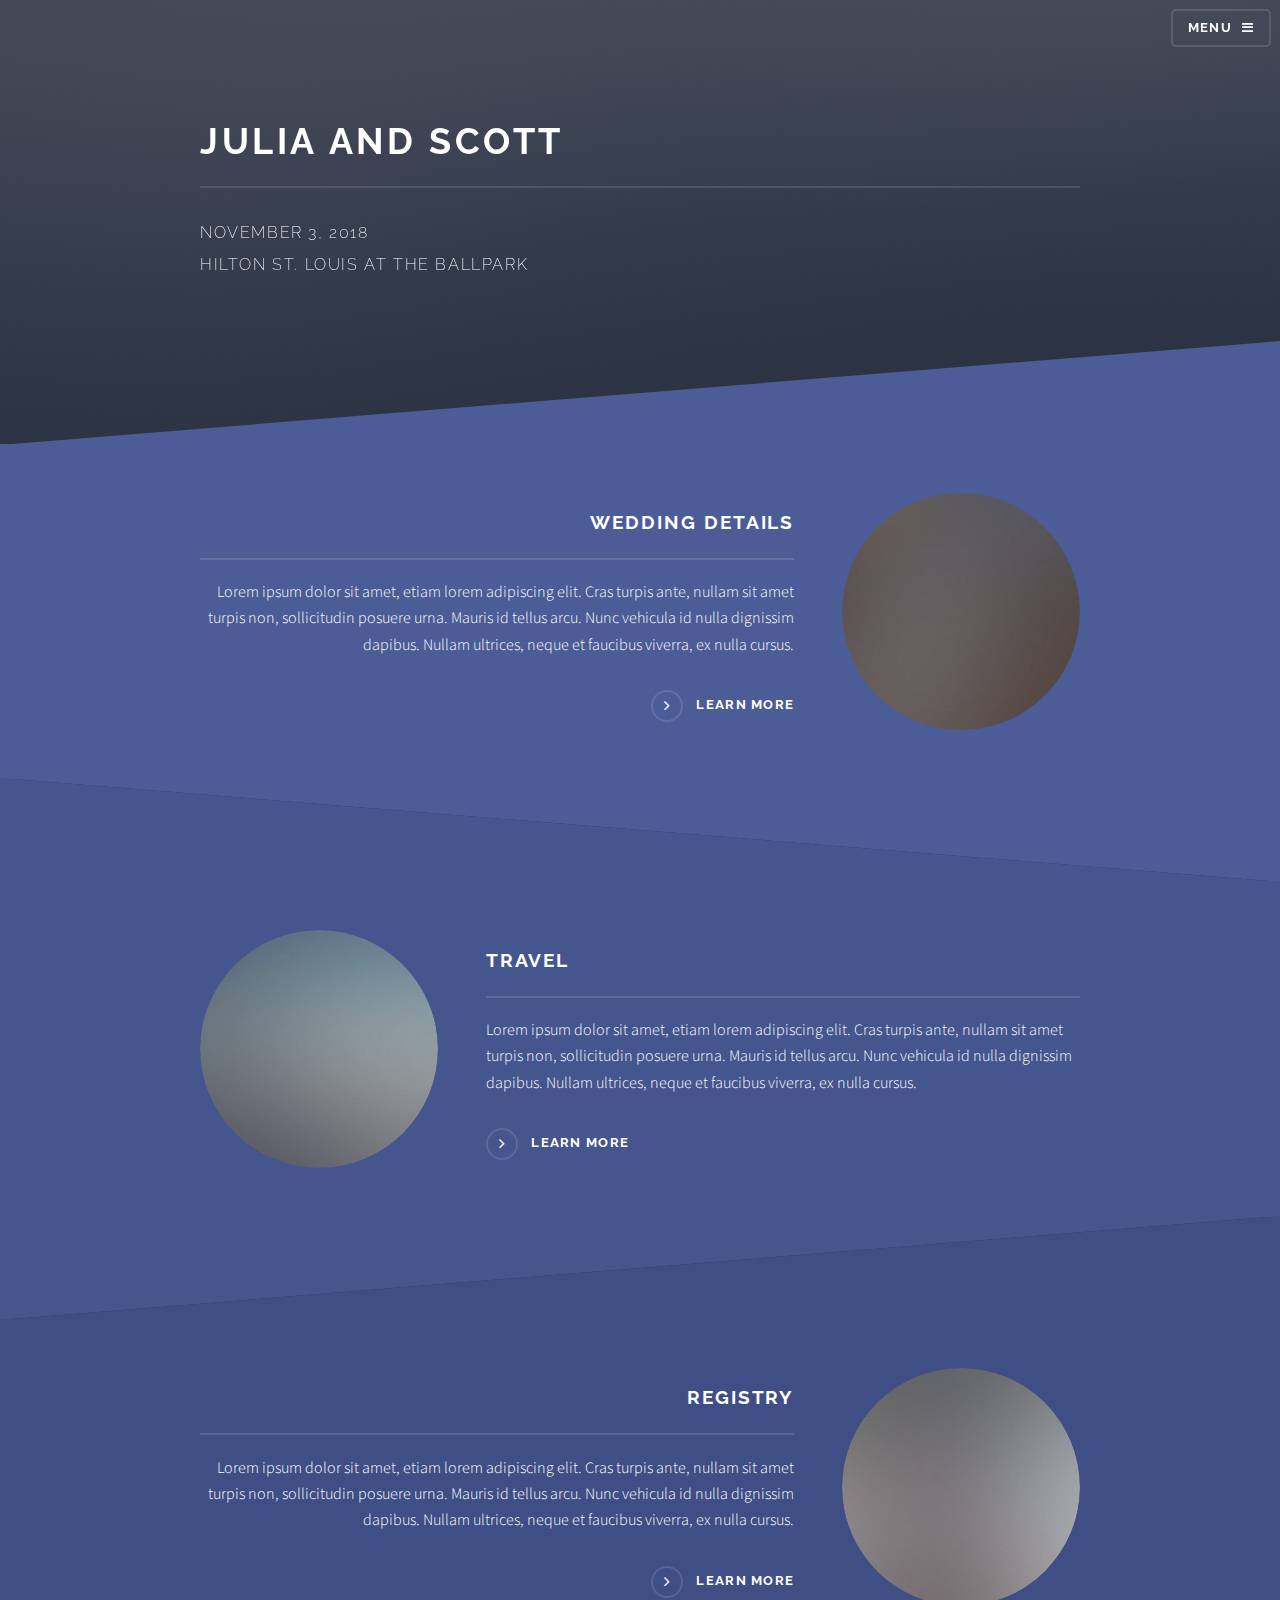
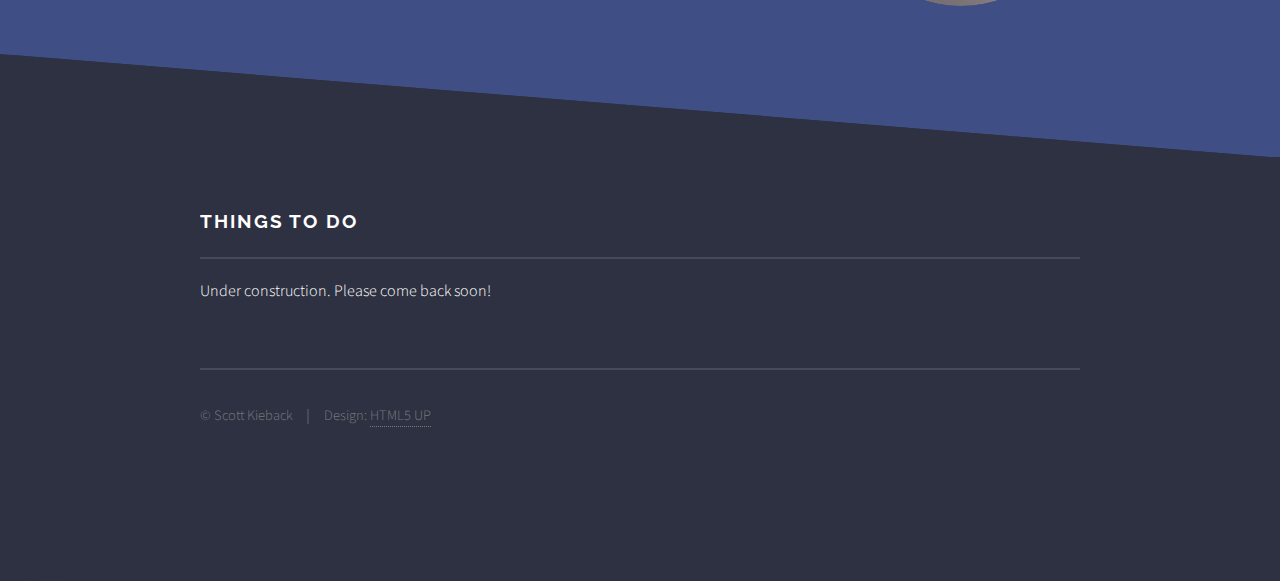
==== commit 23cbb864: "skeleton site - changed footer" ====
--- a/index.html
+++ b/index.html
@@ -1,382 +1,192 @@
 <!DOCTYPE HTML>
 <!--
-	Helios by HTML5 UP
+	Solid State by HTML5 UP
 	html5up.net | @ajlkn
 	Free for personal and commercial use under the CCA 3.0 license (html5up.net/license)
 -->
 <html>
 	<head>
-		<title>Julia and Scott's Wedding</title>
+		<title>Julia & Scott</title>
 		<meta charset="utf-8" />
 		<meta name="viewport" content="width=device-width, initial-scale=1, user-scalable=no" />
 		<link rel="stylesheet" href="assets/css/main.css" />
 		<noscript><link rel="stylesheet" href="assets/css/noscript.css" /></noscript>
 	</head>
-	<body class="homepage is-preload">
-		<div id="page-wrapper">
+	<body class="is-preload">
 
-			<!-- Header -->
-				<div id="header">
+		<!-- Page Wrapper -->
+			<div id="page-wrapper">
 
-					<!-- Inner -->
+				<!-- Header -->
+					<header id="header" class="alt">
+						<h1><a href="index.html">Julia & Scott</a></h1>
+						<nav>
+							<a href="#menu">Menu</a>
+						</nav>
+					</header>
+
+				<!-- Menu -->
+					<nav id="menu">
 						<div class="inner">
-							<header>
-								<h1><a href="index.html" id="logo">Julia & Scott</a></h1>
-								<hr />
-								<p>November 3, 2018<br>St. Louis, Missouri</p>
-							</header>
-							<footer>
-								<a href="#banner" class="button circled scrolly">Start</a>
-							</footer>
+							<h2>Menu</h2>
+							<ul class="links">
+								<li><a href="index.html">Home</a></li>
+								<li><a href="wed_details.html">Wedding Details</a></li>
+								<li><a href="travel.html">Travel</a></li>
+								<li><a href="registry.html">Registry</a></li>
+								<li><a href="elements.html">Elements</a></li>
+							</ul>
+							<a href="#" class="close">Close</a>
 						</div>
+					</nav>
 
-					<!-- Nav -->
-						<nav id="nav">
-							<ul>
-								<li><a href="index.html">Home</a></li>
-								<li>
-									<a href="#">Dropdown</a>
-									<ul>
-										<li><a href="#">Lorem ipsum dolor</a></li>
-										<li><a href="#">Magna phasellus</a></li>
-										<li><a href="#">Etiam dolore nisl</a></li>
-										<li>
-											<a href="#">And a submenu &hellip;</a>
-											<ul>
-												<li><a href="#">Lorem ipsum dolor</a></li>
-												<li><a href="#">Phasellus consequat</a></li>
-												<li><a href="#">Magna phasellus</a></li>
-												<li><a href="#">Etiam dolore nisl</a></li>
-											</ul>
-										</li>
-										<li><a href="#">Veroeros feugiat</a></li>
-									</ul>
-								</li>
-								<li><a href="left-sidebar.html">Left Sidebar</a></li>
-								<li><a href="right-sidebar.html">Right Sidebar</a></li>
-								<li><a href="no-sidebar.html">No Sidebar</a></li>
-							</ul>
-						</nav>
-
-				</div>
-
-			<!-- Banner -->
-				<section id="banner">
-					<header>
-						<h2>Hi. You're looking at <strong>Helios</strong>.</h2>
-						<p>
-							A (free) responsive site template by <a href="http://html5up.net">HTML5 UP</a>.
-							Built with HTML5/CSS3 and released under the <a href="http://html5up.net/license">CCA</a> license.
-						</p>
-					</header>
-				</section>
-
-			<!-- Carousel -->
-				<section class="carousel">
-					<div class="reel">
-
-						<article>
-							<a href="#" class="image featured"><img src="images/pic01.jpg" alt="" /></a>
-							<header>
-								<h3><a href="#">Pulvinar sagittis congue</a></h3>
-							</header>
-							<p>Commodo id natoque malesuada sollicitudin elit suscipit magna.</p>
-						</article>
-
-						<article>
-							<a href="#" class="image featured"><img src="images/pic02.jpg" alt="" /></a>
-							<header>
-								<h3><a href="#">Fermentum sagittis proin</a></h3>
-							</header>
-							<p>Commodo id natoque malesuada sollicitudin elit suscipit magna.</p>
-						</article>
-
-						<article>
-							<a href="#" class="image featured"><img src="images/pic03.jpg" alt="" /></a>
-							<header>
-								<h3><a href="#">Sed quis rhoncus placerat</a></h3>
-							</header>
-							<p>Commodo id natoque malesuada sollicitudin elit suscipit magna.</p>
-						</article>
-
-						<article>
-							<a href="#" class="image featured"><img src="images/pic04.jpg" alt="" /></a>
-							<header>
-								<h3><a href="#">Ultrices urna sit lobortis</a></h3>
-							</header>
-							<p>Commodo id natoque malesuada sollicitudin elit suscipit magna.</p>
-						</article>
-
-						<article>
-							<a href="#" class="image featured"><img src="images/pic05.jpg" alt="" /></a>
-							<header>
-								<h3><a href="#">Varius magnis sollicitudin</a></h3>
-							</header>
-							<p>Commodo id natoque malesuada sollicitudin elit suscipit magna.</p>
-						</article>
-
-						<article>
-							<a href="#" class="image featured"><img src="images/pic01.jpg" alt="" /></a>
-							<header>
-								<h3><a href="#">Pulvinar sagittis congue</a></h3>
-							</header>
-							<p>Commodo id natoque malesuada sollicitudin elit suscipit magna.</p>
-						</article>
-
-						<article>
-							<a href="#" class="image featured"><img src="images/pic02.jpg" alt="" /></a>
-							<header>
-								<h3><a href="#">Fermentum sagittis proin</a></h3>
-							</header>
-							<p>Commodo id natoque malesuada sollicitudin elit suscipit magna.</p>
-						</article>
-
-						<article>
-							<a href="#" class="image featured"><img src="images/pic03.jpg" alt="" /></a>
-							<header>
-								<h3><a href="#">Sed quis rhoncus placerat</a></h3>
-							</header>
-							<p>Commodo id natoque malesuada sollicitudin elit suscipit magna.</p>
-						</article>
-
-						<article>
-							<a href="#" class="image featured"><img src="images/pic04.jpg" alt="" /></a>
-							<header>
-								<h3><a href="#">Ultrices urna sit lobortis</a></h3>
-							</header>
-							<p>Commodo id natoque malesuada sollicitudin elit suscipit magna.</p>
-						</article>
-
-						<article>
-							<a href="#" class="image featured"><img src="images/pic05.jpg" alt="" /></a>
-							<header>
-								<h3><a href="#">Varius magnis sollicitudin</a></h3>
-							</header>
-							<p>Commodo id natoque malesuada sollicitudin elit suscipit magna.</p>
-						</article>
-
-					</div>
-				</section>
-
-			<!-- Main -->
-				<div class="wrapper style2">
-
-					<article id="main" class="container special">
-						<a href="#" class="image featured"><img src="images/pic06.jpg" alt="" /></a>
-						<header>
-							<h2><a href="#">Sed massa imperdiet magnis</a></h2>
-							<p>
-								Sociis aenean eu aenean mollis mollis facilisis primis ornare penatibus aenean. Cursus ac enim
-								pulvinar curabitur morbi convallis. Lectus malesuada sed fermentum dolore amet.
-							</p>
-						</header>
-						<p>
-							Commodo id natoque malesuada sollicitudin elit suscipit. Curae suspendisse mauris posuere accumsan massa
-							posuere lacus convallis tellus interdum. Amet nullam fringilla nibh nulla convallis ut venenatis purus
-							sit arcu sociis. Nunc fermentum adipiscing tempor cursus nascetur adipiscing adipiscing. Primis aliquam
-							mus lacinia lobortis phasellus suscipit. Fermentum lobortis non tristique ante proin sociis accumsan
-							lobortis. Auctor etiam porttitor phasellus tempus cubilia ultrices tempor sagittis. Nisl fermentum
-							consequat integer interdum integer purus sapien. Nibh eleifend nulla nascetur pharetra commodo mi augue
-							interdum tellus. Ornare cursus augue feugiat sodales velit lorem. Semper elementum ullamcorper lacinia
-							natoque aenean scelerisque.
-						</p>
-						<footer>
-							<a href="#" class="button">Continue Reading</a>
-						</footer>
-					</article>
-
-				</div>
-
-			<!-- Features -->
-				<div class="wrapper style1">
-
-					<section id="features" class="container special">
-						<header>
-							<h2>Morbi ullamcorper et varius leo lacus</h2>
-							<p>Ipsum volutpat consectetur orci metus consequat imperdiet duis integer semper magna.</p>
-						</header>
-						<div class="row">
-							<article class="col-4 col-12-mobile special">
-								<a href="#" class="image featured"><img src="images/pic07.jpg" alt="" /></a>
-								<header>
-									<h3><a href="#">Gravida aliquam penatibus</a></h3>
-								</header>
-								<p>
-									Amet nullam fringilla nibh nulla convallis tique ante proin sociis accumsan lobortis. Auctor etiam
-									porttitor phasellus tempus cubilia ultrices tempor sagittis. Nisl fermentum consequat integer interdum.
-								</p>
-							</article>
-							<article class="col-4 col-12-mobile special">
-								<a href="#" class="image featured"><img src="images/pic08.jpg" alt="" /></a>
-								<header>
-									<h3><a href="#">Sed quis rhoncus placerat</a></h3>
-								</header>
-								<p>
-									Amet nullam fringilla nibh nulla convallis tique ante proin sociis accumsan lobortis. Auctor etiam
-									porttitor phasellus tempus cubilia ultrices tempor sagittis. Nisl fermentum consequat integer interdum.
-								</p>
-							</article>
-							<article class="col-4 col-12-mobile special">
-								<a href="#" class="image featured"><img src="images/pic09.jpg" alt="" /></a>
-								<header>
-									<h3><a href="#">Magna laoreet et aliquam</a></h3>
-								</header>
-								<p>
-									Amet nullam fringilla nibh nulla convallis tique ante proin sociis accumsan lobortis. Auctor etiam
-									porttitor phasellus tempus cubilia ultrices tempor sagittis. Nisl fermentum consequat integer interdum.
-								</p>
-							</article>
+				<!-- Banner -->
+					<section id="banner">
+						<div class="inner">
+							<!--  <div class="logo"><span class="icon fa-diamond"></span></div> -->
+							<h2>Julia and Scott</h2>
+							<p>November 3, 2018<br>Hilton St. Louis at the Ballpark</p>
 						</div>
 					</section>
 
-				</div>
+				<!-- Wrapper -->
+					<section id="wrapper">
 
-			<!-- Footer -->
-				<div id="footer">
-					<div class="container">
-						<div class="row">
+						<!-- One -->
+							<section id="one" class="wrapper spotlight style1">
+								<div class="inner">
+									<a href="#" class="image"><img src="images/pic01.jpg" alt="" /></a>
+									<div class="content">
+										<h2 class="major">Wedding Details</h2>
+										<p>Lorem ipsum dolor sit amet, etiam lorem adipiscing elit. Cras turpis ante, nullam sit amet turpis non, sollicitudin posuere urna. Mauris id tellus arcu. Nunc vehicula id nulla dignissim dapibus. Nullam ultrices, neque et faucibus viverra, ex nulla cursus.</p>
+										<a href="wed_details.html" class="special">Learn more</a>
+									</div>
+								</div>
+							</section>
 
-							<!-- Tweets -->
-								<section class="col-4 col-12-mobile">
-									<header>
-										<h2 class="icon fa-twitter circled"><span class="label">Tweets</span></h2>
-									</header>
-									<ul class="divided">
-										<li>
-											<article class="tweet">
-												Amet nullam fringilla nibh nulla convallis tique ante sociis accumsan.
-												<span class="timestamp">5 minutes ago</span>
-											</article>
-										</li>
-										<li>
-											<article class="tweet">
-												Hendrerit rutrum quisque.
-												<span class="timestamp">30 minutes ago</span>
-											</article>
-										</li>
-										<li>
-											<article class="tweet">
-												Curabitur donec nulla massa laoreet nibh. Lorem praesent montes.
-												<span class="timestamp">3 hours ago</span>
-											</article>
-										</li>
-										<li>
-											<article class="tweet">
-												Lacus natoque cras rhoncus curae dignissim ultricies. Convallis orci aliquet.
-												<span class="timestamp">5 hours ago</span>
-											</article>
-										</li>
+						<!-- Two -->
+							<section id="two" class="wrapper alt spotlight style2">
+								<div class="inner">
+									<a href="#" class="image"><img src="images/pic02.jpg" alt="" /></a>
+									<div class="content">
+										<h2 class="major">Travel</h2>
+										<p>Lorem ipsum dolor sit amet, etiam lorem adipiscing elit. Cras turpis ante, nullam sit amet turpis non, sollicitudin posuere urna. Mauris id tellus arcu. Nunc vehicula id nulla dignissim dapibus. Nullam ultrices, neque et faucibus viverra, ex nulla cursus.</p>
+										<a href="travel.html" class="special">Learn more</a>
+									</div>
+								</div>
+							</section>
+
+						<!-- Three -->
+							<section id="three" class="wrapper spotlight style3">
+								<div class="inner">
+									<a href="#" class="image"><img src="images/pic03.jpg" alt="" /></a>
+									<div class="content">
+										<h2 class="major">Registry</h2>
+										<p>Lorem ipsum dolor sit amet, etiam lorem adipiscing elit. Cras turpis ante, nullam sit amet turpis non, sollicitudin posuere urna. Mauris id tellus arcu. Nunc vehicula id nulla dignissim dapibus. Nullam ultrices, neque et faucibus viverra, ex nulla cursus.</p>
+										<a href="registry.html" class="special">Learn more</a>
+									</div>
+								</div>
+							</section>
+
+						<!-- Four -->
+							<section id="four" class="wrapper alt style1">
+								<div class="inner">
+									<h2 class="major">Things to do</h2>
+									<p>Under construction. Please come back soon!</p>
+									<!--
+									<section class="features">
+										<article>
+											<a href="#" class="image"><img src="images/pic04.jpg" alt="" /></a>
+											<h3 class="major">Sed feugiat lorem</h3>
+											<p>Lorem ipsum dolor sit amet, consectetur adipiscing vehicula id nulla dignissim dapibus ultrices.</p>
+											<a href="#" class="special">Learn more</a>
+										</article>
+										<article>
+											<a href="#" class="image"><img src="images/pic05.jpg" alt="" /></a>
+											<h3 class="major">Nisl placerat</h3>
+											<p>Lorem ipsum dolor sit amet, consectetur adipiscing vehicula id nulla dignissim dapibus ultrices.</p>
+											<a href="#" class="special">Learn more</a>
+										</article>
+										<article>
+											<a href="#" class="image"><img src="images/pic06.jpg" alt="" /></a>
+											<h3 class="major">Ante fermentum</h3>
+											<p>Lorem ipsum dolor sit amet, consectetur adipiscing vehicula id nulla dignissim dapibus ultrices.</p>
+											<a href="#" class="special">Learn more</a>
+										</article>
+										<article>
+											<a href="#" class="image"><img src="images/pic07.jpg" alt="" /></a>
+											<h3 class="major">Fusce consequat</h3>
+											<p>Lorem ipsum dolor sit amet, consectetur adipiscing vehicula id nulla dignissim dapibus ultrices.</p>
+											<a href="#" class="special">Learn more</a>
+										</article>
+									</section>
+									<ul class="actions">
+										<li><a href="#" class="button">Browse All</a></li>
 									</ul>
-								</section>
+								-->
 
-							<!-- Posts -->
-								<section class="col-4 col-12-mobile">
-									<header>
-										<h2 class="icon fa-file circled"><span class="label">Posts</span></h2>
-									</header>
-									<ul class="divided">
-										<li>
-											<article class="post stub">
-												<header>
-													<h3><a href="#">Nisl fermentum integer</a></h3>
-												</header>
-												<span class="timestamp">3 hours ago</span>
-											</article>
-										</li>
-										<li>
-											<article class="post stub">
-												<header>
-													<h3><a href="#">Phasellus portitor lorem</a></h3>
-												</header>
-												<span class="timestamp">6 hours ago</span>
-											</article>
-										</li>
-										<li>
-											<article class="post stub">
-												<header>
-													<h3><a href="#">Magna tempus consequat</a></h3>
-												</header>
-												<span class="timestamp">Yesterday</span>
-											</article>
-										</li>
-										<li>
-											<article class="post stub">
-												<header>
-													<h3><a href="#">Feugiat lorem ipsum</a></h3>
-												</header>
-												<span class="timestamp">2 days ago</span>
-											</article>
-										</li>
-									</ul>
-								</section>
+								<ul class="copyright">
+									<li>&copy; Scott Kieback</li><li>Design: <a href="http://html5up.net">HTML5 UP</a></li>
+								</ul>
 
-							<!-- Photos -->
-								<section class="col-4 col-12-mobile">
-									<header>
-										<h2 class="icon fa-camera circled"><span class="label">Photos</span></h2>
-									</header>
-									<div class="row gtr-25">
-										<div class="col-6">
-											<a href="#" class="image fit"><img src="images/pic10.jpg" alt="" /></a>
-										</div>
-										<div class="col-6">
-											<a href="#" class="image fit"><img src="images/pic11.jpg" alt="" /></a>
-										</div>
-										<div class="col-6">
-											<a href="#" class="image fit"><img src="images/pic12.jpg" alt="" /></a>
-										</div>
-										<div class="col-6">
-											<a href="#" class="image fit"><img src="images/pic13.jpg" alt="" /></a>
-										</div>
-										<div class="col-6">
-											<a href="#" class="image fit"><img src="images/pic14.jpg" alt="" /></a>
-										</div>
-										<div class="col-6">
-											<a href="#" class="image fit"><img src="images/pic15.jpg" alt="" /></a>
-										</div>
+								</div>
+							</section>
+
+					</section>
+
+				<!-- Footer -->
+					
+					<!--
+					<section id="footer">
+						<div class="inner">
+							
+							<h2 class="major">Get in touch</h2>
+							<p>Cras mattis ante fermentum, malesuada neque vitae, eleifend erat. Phasellus non pulvinar erat. Fusce tincidunt, nisl eget mattis egestas, purus ipsum consequat orci, sit amet lobortis lorem lacus in tellus. Sed ac elementum arcu. Quisque placerat auctor laoreet.</p>
+							<form method="post" action="#">
+								<div class="fields">
+									<div class="field">
+										<label for="name">Name</label>
+										<input type="text" name="name" id="name" />
 									</div>
-								</section>
+									<div class="field">
+										<label for="email">Email</label>
+										<input type="email" name="email" id="email" />
+									</div>
+									<div class="field">
+										<label for="message">Message</label>
+										<textarea name="message" id="message" rows="4"></textarea>
+									</div>
+								</div>
+								<ul class="actions">
+									<li><input type="submit" value="Send Message" /></li>
+								</ul>
+							</form>
+							<ul class="contact">
+								<li class="fa-home">
+									Untitled Inc<br />
+									1234 Somewhere Road Suite #2894<br />
+									Nashville, TN 00000-0000
+								</li>
+								<li class="fa-phone">(000) 000-0000</li>
+								<li class="fa-envelope"><a href="#">information@untitled.tld</a></li>
+								<li class="fa-twitter"><a href="#">twitter.com/untitled-tld</a></li>
+								<li class="fa-facebook"><a href="#">facebook.com/untitled-tld</a></li>
+								<li class="fa-instagram"><a href="#">instagram.com/untitled-tld</a></li>
+							</ul>
 
+							
+							<ul class="copyright">
+								<li>&copy; Scott Kieback</li><li>Design: <a href="http://html5up.net">HTML5 UP</a></li>
+							</ul>
 						</div>
-						<hr />
-						<div class="row">
-							<div class="col-12">
+					</section>
 
-								<!-- Contact -->
-									<section class="contact">
-										<header>
-											<h3>Nisl turpis nascetur interdum?</h3>
-										</header>
-										<p>Urna nisl non quis interdum mus ornare ridiculus egestas ridiculus lobortis vivamus tempor aliquet.</p>
-										<ul class="icons">
-											<li><a href="#" class="icon fa-twitter"><span class="label">Twitter</span></a></li>
-											<li><a href="#" class="icon fa-facebook"><span class="label">Facebook</span></a></li>
-											<li><a href="#" class="icon fa-instagram"><span class="label">Instagram</span></a></li>
-											<li><a href="#" class="icon fa-pinterest"><span class="label">Pinterest</span></a></li>
-											<li><a href="#" class="icon fa-dribbble"><span class="label">Dribbble</span></a></li>
-											<li><a href="#" class="icon fa-linkedin"><span class="label">Linkedin</span></a></li>
-										</ul>
-									</section>
+					-->
 
-								<!-- Copyright -->
-									<div class="copyright">
-										<ul class="menu">
-											<li>&copy; Untitled. All rights reserved.</li><li>Design: <a href="http://html5up.net">HTML5 UP</a></li>
-										</ul>
-									</div>
-
-							</div>
-
-						</div>
-					</div>
-				</div>
-
-		</div>
+			</div>
 
 		<!-- Scripts -->
 			<script src="assets/js/jquery.min.js"></script>
-			<script src="assets/js/jquery.dropotron.min.js"></script>
-			<script src="assets/js/jquery.scrolly.min.js"></script>
 			<script src="assets/js/jquery.scrollex.min.js"></script>
 			<script src="assets/js/browser.min.js"></script>
 			<script src="assets/js/breakpoints.min.js"></script>
--- a/assets/css/main.css
+++ b/assets/css/main.css
@@ -1,8 +1,8 @@
-@import url("https://fonts.googleapis.com/css?family=Source+Sans+Pro:300,300italic,400,400italic,600");
-@import url("font-awesome.min.css");
+@import url(font-awesome.min.css);
+@import url("https://fonts.googleapis.com/css?family=Raleway:200,700|Source+Sans+Pro:300,600,300italic,600italic");
 
 /*
-	Helios by HTML5 UP
+	Solid State by HTML5 UP
 	html5up.net | @ajlkn
 	Free for personal and commercial use under the CCA 3.0 license (html5up.net/license)
 */
@@ -74,6 +74,22 @@
 
 /* Basic */
 
+	@-ms-viewport {
+		width: device-width;
+	}
+
+	body {
+		-ms-overflow-style: scrollbar;
+	}
+
+	@media screen and (max-width: 480px) {
+
+		html, body {
+			min-width: 320px;
+		}
+
+	}
+
 	html {
 		box-sizing: border-box;
 	}
@@ -83,12 +99,11 @@
 	}
 
 	body {
-		background: #f0f4f4;
-		color: #5b5b5b;
-		font-size: 15pt;
-		line-height: 1.85em;
-		font-family: 'Source Sans Pro', sans-serif;
-		font-weight: 300;
+		background-color: #2e3141;
+		background-image: linear-gradient(to top, rgba(46, 49, 65, 0.8), rgba(46, 49, 65, 0.8)), url("../../images/bg.jpg");
+		background-size: auto, cover;
+		background-attachment: fixed, fixed;
+		background-position: center, center;
 	}
 
 		body.is-preload *, body.is-preload *:before, body.is-preload *:after {
@@ -102,177 +117,252 @@
 			transition: none !important;
 		}
 
-	input, textarea, select {
-		font-size: 15pt;
-		line-height: 1.85em;
-		font-family: 'Source Sans Pro', sans-serif;
+/* Type */
+
+	body, input, select, textarea {
+		color: #ffffff;
+		font-family: "Source Sans Pro", Helvetica, sans-serif;
+		font-size: 16.5pt;
 		font-weight: 300;
-	}
-
-	h1, h2, h3, h4, h5, h6 {
-		font-weight: 400;
-		color: #483949;
-		line-height: 1.25em;
-	}
-
-	h1 a, h2 a, h3 a, h4 a, h5 a, h6 a {
-		color: inherit;
+		line-height: 1.65;
+	}
+
+		@media screen and (max-width: 1680px) {
+
+			body, input, select, textarea {
+				font-size: 13pt;
+			}
+
+		}
+
+		@media screen and (max-width: 1280px) {
+
+			body, input, select, textarea {
+				font-size: 12pt;
+			}
+
+		}
+
+		@media screen and (max-width: 980px) {
+
+			body, input, select, textarea {
+				font-size: 12pt;
+			}
+
+		}
+
+		@media screen and (max-width: 736px) {
+
+			body, input, select, textarea {
+				font-size: 12pt;
+			}
+
+		}
+
+		@media screen and (max-width: 480px) {
+
+			body, input, select, textarea {
+				font-size: 12pt;
+			}
+
+		}
+
+	a {
+		-moz-transition: color 0.2s ease-in-out, border-bottom-color 0.2s ease-in-out;
+		-webkit-transition: color 0.2s ease-in-out, border-bottom-color 0.2s ease-in-out;
+		-ms-transition: color 0.2s ease-in-out, border-bottom-color 0.2s ease-in-out;
+		transition: color 0.2s ease-in-out, border-bottom-color 0.2s ease-in-out;
+		border-bottom: dotted 1px rgba(255, 255, 255, 0.35);
+		color: #ffffff;
 		text-decoration: none;
-		border-bottom-color: transparent;
-	}
-
-	h1 strong, h2 strong, h3 strong, h4 strong, h5 strong, h6 strong {
+	}
+
+		a:hover {
+			border-bottom-color: transparent;
+			color: #ffffff !important;
+		}
+
+		a.special:not(.button) {
+			text-decoration: none;
+			border-bottom: 0;
+			display: block;
+			font-family: Raleway, Helvetica, sans-serif;
+			font-size: 0.8em;
+			font-weight: 700;
+			letter-spacing: 0.1em;
+			margin: 0 0 2em 0;
+			text-transform: uppercase;
+		}
+
+			a.special:not(.button):before {
+				-moz-osx-font-smoothing: grayscale;
+				-webkit-font-smoothing: antialiased;
+				font-family: FontAwesome;
+				font-style: normal;
+				font-weight: normal;
+				text-transform: none !important;
+			}
+
+			a.special:not(.button):before {
+				-moz-transition: background-color 0.2s ease-in-out;
+				-webkit-transition: background-color 0.2s ease-in-out;
+				-ms-transition: background-color 0.2s ease-in-out;
+				transition: background-color 0.2s ease-in-out;
+				border-radius: 100%;
+				border: solid 2px rgba(255, 255, 255, 0.125);
+				content: '\f105';
+				display: inline-block;
+				font-size: 1.25em;
+				height: 2em;
+				line-height: 1.65em;
+				margin-right: 0.85em;
+				text-align: center;
+				text-indent: 0.15em;
+				vertical-align: middle;
+				width: 2em;
+			}
+
+			a.special:not(.button):hover:before {
+				background-color: rgba(255, 255, 255, 0.025);
+			}
+
+			a.special:not(.button):active:before {
+				background-color: rgba(255, 255, 255, 0.075);
+			}
+
+	strong, b {
+		color: #ffffff;
 		font-weight: 600;
-	}
-
-	h2 {
-		font-size: 2.85em;
-	}
-
-	h3 {
-		font-size: 1.25em;
-	}
-
-	h4 {
-		font-size: 1em;
-		margin: 0 0 0.25em 0;
-	}
-
-	strong, b {
-		font-weight: 400;
-		color: #483949;
 	}
 
 	em, i {
 		font-style: italic;
 	}
 
-	a {
-		color: inherit;
-		border-bottom: solid 1px rgba(128, 128, 128, 0.15);
-		text-decoration: none;
-		-moz-transition: background-color 0.35s ease-in-out, color 0.35s ease-in-out, border-bottom-color 0.35s ease-in-out;
-		-webkit-transition: background-color 0.35s ease-in-out, color 0.35s ease-in-out, border-bottom-color 0.35s ease-in-out;
-		-ms-transition: background-color 0.35s ease-in-out, color 0.35s ease-in-out, border-bottom-color 0.35s ease-in-out;
-		transition: background-color 0.35s ease-in-out, color 0.35s ease-in-out, border-bottom-color 0.35s ease-in-out;
-	}
-
-		a:hover {
-			color: #ef8376;
-			border-bottom-color: transparent;
-		}
+	p {
+		margin: 0 0 2em 0;
+	}
+
+	h1, h2, h3, h4, h5, h6 {
+		color: #ffffff;
+		font-family: Raleway, Helvetica, sans-serif;
+		font-weight: 700;
+		letter-spacing: 0.1em;
+		margin: 0 0 1em 0;
+		text-transform: uppercase;
+	}
+
+		h1 a, h2 a, h3 a, h4 a, h5 a, h6 a {
+			color: inherit;
+			text-decoration: none;
+			border-bottom: 0;
+		}
+
+		h1 span, h2 span, h3 span, h4 span, h5 span, h6 span {
+			font-weight: 200;
+		}
+
+		h1.major, h2.major, h3.major, h4.major, h5.major, h6.major {
+			padding-bottom: 1em;
+			border-bottom: solid 2px rgba(255, 255, 255, 0.125);
+		}
+
+	h2 {
+		font-size: 1.2em;
+	}
+
+	h3 {
+		font-size: 0.9em;
+	}
+
+	h4 {
+		font-size: 0.7em;
+	}
+
+	h5 {
+		font-size: 0.7em;
+	}
+
+	h6 {
+		font-size: 0.7em;
+	}
+
+	@media screen and (max-width: 736px) {
+
+		h2 {
+			font-size: 1em;
+		}
+
+		h3 {
+			font-size: 0.8em;
+		}
+
+	}
 
 	sub {
+		font-size: 0.8em;
 		position: relative;
 		top: 0.5em;
+	}
+
+	sup {
 		font-size: 0.8em;
-	}
-
-	sup {
 		position: relative;
 		top: -0.5em;
-		font-size: 0.8em;
 	}
 
 	blockquote {
-		border-left: solid 0.5em #ddd;
-		padding: 1em 0 1em 2em;
+		border-left: solid 4px rgba(255, 255, 255, 0.125);
 		font-style: italic;
-	}
-
-	p, ul, ol, dl, table {
-		margin-bottom: 1em;
-	}
-
-	p {
-		text-align: justify;
-	}
-
-	br.clear {
-		clear: both;
-	}
+		margin: 0 0 2em 0;
+		padding: 0.5em 0 0.5em 2em;
+	}
+
+	code {
+		background: rgba(255, 255, 255, 0.025);
+		border-radius: 5px;
+		border: solid 2px rgba(255, 255, 255, 0.125);
+		font-family: "Courier New", monospace;
+		font-size: 0.9em;
+		margin: 0 0.25em;
+		padding: 0.25em 0.65em;
+	}
+
+	pre {
+		-webkit-overflow-scrolling: touch;
+		font-family: "Courier New", monospace;
+		font-size: 0.9em;
+		margin: 0 0 2em 0;
+	}
+
+		pre code {
+			display: block;
+			line-height: 1.75em;
+			padding: 1em 1.5em;
+			overflow-x: auto;
+		}
 
 	hr {
-		position: relative;
-		display: block;
 		border: 0;
-		top: 4.5em;
-		margin-bottom: 9em;
-		height: 6px;
-		border-top: solid 1px rgba(128, 128, 128, 0.2);
-		border-bottom: solid 1px rgba(128, 128, 128, 0.2);
-	}
-
-		hr:before, hr:after {
-			content: '';
-			position: absolute;
-			top: -8px;
-			display: block;
-			width: 1px;
-			height: 21px;
-			background: rgba(128, 128, 128, 0.2);
-		}
-
-		hr:before {
-			left: -1px;
-		}
-
-		hr:after {
-			right: -1px;
-		}
-
-	.timestamp {
-		color: rgba(128, 128, 128, 0.75);
-		font-size: 0.8em;
-	}
-
-/* Container */
-
-	.container {
-		margin: 0 auto;
-		max-width: 100%;
-		width: 1400px;
-	}
-
-		@media screen and (max-width: 1680px) {
-
-			.container {
-				width: 1200px;
-			}
-
-		}
-
-		@media screen and (max-width: 1280px) {
-
-			.container {
-				width: 100%;
-			}
-
-		}
-
-		@media screen and (max-width: 960px) {
-
-			.container {
-				width: 100%;
-			}
-
-		}
-
-		@media screen and (max-width: 840px) {
-
-			.container {
-				width: 100%;
-			}
-
-		}
-
-		@media screen and (max-width: 736px) {
-
-			.container {
-				width: 100%;
-			}
-
-		}
+		border-bottom: solid 2px rgba(255, 255, 255, 0.125);
+		margin: 2.5em 0;
+	}
+
+		hr.major {
+			margin: 4em 0;
+		}
+
+	.align-left {
+		text-align: left;
+	}
+
+	.align-center {
+		text-align: center;
+	}
+
+	.align-right {
+		text-align: right;
+	}
 
 /* Row */
 
@@ -416,105 +506,105 @@
 		}
 
 		.row.gtr-0 {
-			margin-top: 0px;
-			margin-left: 0px;
+			margin-top: 0;
+			margin-left: 0em;
 		}
 
 			.row.gtr-0 > * {
-				padding: 0px 0 0 0px;
+				padding: 0 0 0 0em;
 			}
 
 			.row.gtr-0.gtr-uniform {
-				margin-top: 0px;
+				margin-top: 0em;
 			}
 
 				.row.gtr-0.gtr-uniform > * {
-					padding-top: 0px;
+					padding-top: 0em;
 				}
 
 		.row.gtr-25 {
-			margin-top: -10px;
-			margin-left: -10px;
+			margin-top: 0;
+			margin-left: -0.4375em;
 		}
 
 			.row.gtr-25 > * {
-				padding: 10px 0 0 10px;
+				padding: 0 0 0 0.4375em;
 			}
 
 			.row.gtr-25.gtr-uniform {
-				margin-top: -10px;
+				margin-top: -0.4375em;
 			}
 
 				.row.gtr-25.gtr-uniform > * {
-					padding-top: 10px;
+					padding-top: 0.4375em;
 				}
 
 		.row.gtr-50 {
-			margin-top: -20px;
-			margin-left: -20px;
+			margin-top: 0;
+			margin-left: -0.875em;
 		}
 
 			.row.gtr-50 > * {
-				padding: 20px 0 0 20px;
+				padding: 0 0 0 0.875em;
 			}
 
 			.row.gtr-50.gtr-uniform {
-				margin-top: -20px;
+				margin-top: -0.875em;
 			}
 
 				.row.gtr-50.gtr-uniform > * {
-					padding-top: 20px;
+					padding-top: 0.875em;
 				}
 
 		.row {
-			margin-top: -40px;
-			margin-left: -40px;
+			margin-top: 0;
+			margin-left: -1.75em;
 		}
 
 			.row > * {
-				padding: 40px 0 0 40px;
+				padding: 0 0 0 1.75em;
 			}
 
 			.row.gtr-uniform {
-				margin-top: -40px;
+				margin-top: -1.75em;
 			}
 
 				.row.gtr-uniform > * {
-					padding-top: 40px;
+					padding-top: 1.75em;
 				}
 
 		.row.gtr-150 {
-			margin-top: -60px;
-			margin-left: -60px;
+			margin-top: 0;
+			margin-left: -2.625em;
 		}
 
 			.row.gtr-150 > * {
-				padding: 60px 0 0 60px;
+				padding: 0 0 0 2.625em;
 			}
 
 			.row.gtr-150.gtr-uniform {
-				margin-top: -60px;
+				margin-top: -2.625em;
 			}
 
 				.row.gtr-150.gtr-uniform > * {
-					padding-top: 60px;
+					padding-top: 2.625em;
 				}
 
 		.row.gtr-200 {
-			margin-top: -80px;
-			margin-left: -80px;
+			margin-top: 0;
+			margin-left: -3.5em;
 		}
 
 			.row.gtr-200 > * {
-				padding: 80px 0 0 80px;
+				padding: 0 0 0 3.5em;
 			}
 
 			.row.gtr-200.gtr-uniform {
-				margin-top: -80px;
+				margin-top: -3.5em;
 			}
 
 				.row.gtr-200.gtr-uniform > * {
-					padding-top: 80px;
+					padding-top: 3.5em;
 				}
 
 		@media screen and (max-width: 1680px) {
@@ -558,206 +648,206 @@
 					align-items: flex-end;
 				}
 
-				.row > .imp-wide {
+				.row > .imp-xlarge {
 					order: -1;
 				}
 
-				.row > .col-1-wide {
+				.row > .col-1-xlarge {
 					width: 8.3333333333%;
 				}
 
-				.row > .off-1-wide {
+				.row > .off-1-xlarge {
 					margin-left: 8.3333333333%;
 				}
 
-				.row > .col-2-wide {
+				.row > .col-2-xlarge {
 					width: 16.6666666667%;
 				}
 
-				.row > .off-2-wide {
+				.row > .off-2-xlarge {
 					margin-left: 16.6666666667%;
 				}
 
-				.row > .col-3-wide {
+				.row > .col-3-xlarge {
 					width: 25%;
 				}
 
-				.row > .off-3-wide {
+				.row > .off-3-xlarge {
 					margin-left: 25%;
 				}
 
-				.row > .col-4-wide {
+				.row > .col-4-xlarge {
 					width: 33.3333333333%;
 				}
 
-				.row > .off-4-wide {
+				.row > .off-4-xlarge {
 					margin-left: 33.3333333333%;
 				}
 
-				.row > .col-5-wide {
+				.row > .col-5-xlarge {
 					width: 41.6666666667%;
 				}
 
-				.row > .off-5-wide {
+				.row > .off-5-xlarge {
 					margin-left: 41.6666666667%;
 				}
 
-				.row > .col-6-wide {
+				.row > .col-6-xlarge {
 					width: 50%;
 				}
 
-				.row > .off-6-wide {
+				.row > .off-6-xlarge {
 					margin-left: 50%;
 				}
 
-				.row > .col-7-wide {
+				.row > .col-7-xlarge {
 					width: 58.3333333333%;
 				}
 
-				.row > .off-7-wide {
+				.row > .off-7-xlarge {
 					margin-left: 58.3333333333%;
 				}
 
-				.row > .col-8-wide {
+				.row > .col-8-xlarge {
 					width: 66.6666666667%;
 				}
 
-				.row > .off-8-wide {
+				.row > .off-8-xlarge {
 					margin-left: 66.6666666667%;
 				}
 
-				.row > .col-9-wide {
+				.row > .col-9-xlarge {
 					width: 75%;
 				}
 
-				.row > .off-9-wide {
+				.row > .off-9-xlarge {
 					margin-left: 75%;
 				}
 
-				.row > .col-10-wide {
+				.row > .col-10-xlarge {
 					width: 83.3333333333%;
 				}
 
-				.row > .off-10-wide {
+				.row > .off-10-xlarge {
 					margin-left: 83.3333333333%;
 				}
 
-				.row > .col-11-wide {
+				.row > .col-11-xlarge {
 					width: 91.6666666667%;
 				}
 
-				.row > .off-11-wide {
+				.row > .off-11-xlarge {
 					margin-left: 91.6666666667%;
 				}
 
-				.row > .col-12-wide {
+				.row > .col-12-xlarge {
 					width: 100%;
 				}
 
-				.row > .off-12-wide {
+				.row > .off-12-xlarge {
 					margin-left: 100%;
 				}
 
 				.row.gtr-0 {
-					margin-top: 0px;
-					margin-left: 0px;
+					margin-top: 0;
+					margin-left: 0em;
 				}
 
 					.row.gtr-0 > * {
-						padding: 0px 0 0 0px;
+						padding: 0 0 0 0em;
 					}
 
 					.row.gtr-0.gtr-uniform {
-						margin-top: 0px;
+						margin-top: 0em;
 					}
 
 						.row.gtr-0.gtr-uniform > * {
-							padding-top: 0px;
+							padding-top: 0em;
 						}
 
 				.row.gtr-25 {
-					margin-top: -10px;
-					margin-left: -10px;
+					margin-top: 0;
+					margin-left: -0.4375em;
 				}
 
 					.row.gtr-25 > * {
-						padding: 10px 0 0 10px;
+						padding: 0 0 0 0.4375em;
 					}
 
 					.row.gtr-25.gtr-uniform {
-						margin-top: -10px;
+						margin-top: -0.4375em;
 					}
 
 						.row.gtr-25.gtr-uniform > * {
-							padding-top: 10px;
+							padding-top: 0.4375em;
 						}
 
 				.row.gtr-50 {
-					margin-top: -20px;
-					margin-left: -20px;
+					margin-top: 0;
+					margin-left: -0.875em;
 				}
 
 					.row.gtr-50 > * {
-						padding: 20px 0 0 20px;
+						padding: 0 0 0 0.875em;
 					}
 
 					.row.gtr-50.gtr-uniform {
-						margin-top: -20px;
+						margin-top: -0.875em;
 					}
 
 						.row.gtr-50.gtr-uniform > * {
-							padding-top: 20px;
+							padding-top: 0.875em;
 						}
 
 				.row {
-					margin-top: -40px;
-					margin-left: -40px;
+					margin-top: 0;
+					margin-left: -1.75em;
 				}
 
 					.row > * {
-						padding: 40px 0 0 40px;
+						padding: 0 0 0 1.75em;
 					}
 
 					.row.gtr-uniform {
-						margin-top: -40px;
+						margin-top: -1.75em;
 					}
 
 						.row.gtr-uniform > * {
-							padding-top: 40px;
+							padding-top: 1.75em;
 						}
 
 				.row.gtr-150 {
-					margin-top: -60px;
-					margin-left: -60px;
+					margin-top: 0;
+					margin-left: -2.625em;
 				}
 
 					.row.gtr-150 > * {
-						padding: 60px 0 0 60px;
+						padding: 0 0 0 2.625em;
 					}
 
 					.row.gtr-150.gtr-uniform {
-						margin-top: -60px;
+						margin-top: -2.625em;
 					}
 
 						.row.gtr-150.gtr-uniform > * {
-							padding-top: 60px;
+							padding-top: 2.625em;
 						}
 
 				.row.gtr-200 {
-					margin-top: -80px;
-					margin-left: -80px;
+					margin-top: 0;
+					margin-left: -3.5em;
 				}
 
 					.row.gtr-200 > * {
-						padding: 80px 0 0 80px;
+						padding: 0 0 0 3.5em;
 					}
 
 					.row.gtr-200.gtr-uniform {
-						margin-top: -80px;
+						margin-top: -3.5em;
 					}
 
 						.row.gtr-200.gtr-uniform > * {
-							padding-top: 80px;
+							padding-top: 3.5em;
 						}
 
 		}
@@ -803,211 +893,211 @@
 					align-items: flex-end;
 				}
 
-				.row > .imp-normal {
+				.row > .imp-large {
 					order: -1;
 				}
 
-				.row > .col-1-normal {
+				.row > .col-1-large {
 					width: 8.3333333333%;
 				}
 
-				.row > .off-1-normal {
+				.row > .off-1-large {
 					margin-left: 8.3333333333%;
 				}
 
-				.row > .col-2-normal {
+				.row > .col-2-large {
 					width: 16.6666666667%;
 				}
 
-				.row > .off-2-normal {
+				.row > .off-2-large {
 					margin-left: 16.6666666667%;
 				}
 
-				.row > .col-3-normal {
+				.row > .col-3-large {
 					width: 25%;
 				}
 
-				.row > .off-3-normal {
+				.row > .off-3-large {
 					margin-left: 25%;
 				}
 
-				.row > .col-4-normal {
+				.row > .col-4-large {
 					width: 33.3333333333%;
 				}
 
-				.row > .off-4-normal {
+				.row > .off-4-large {
 					margin-left: 33.3333333333%;
 				}
 
-				.row > .col-5-normal {
+				.row > .col-5-large {
 					width: 41.6666666667%;
 				}
 
-				.row > .off-5-normal {
+				.row > .off-5-large {
 					margin-left: 41.6666666667%;
 				}
 
-				.row > .col-6-normal {
+				.row > .col-6-large {
 					width: 50%;
 				}
 
-				.row > .off-6-normal {
+				.row > .off-6-large {
 					margin-left: 50%;
 				}
 
-				.row > .col-7-normal {
+				.row > .col-7-large {
 					width: 58.3333333333%;
 				}
 
-				.row > .off-7-normal {
+				.row > .off-7-large {
 					margin-left: 58.3333333333%;
 				}
 
-				.row > .col-8-normal {
+				.row > .col-8-large {
 					width: 66.6666666667%;
 				}
 
-				.row > .off-8-normal {
+				.row > .off-8-large {
 					margin-left: 66.6666666667%;
 				}
 
-				.row > .col-9-normal {
+				.row > .col-9-large {
 					width: 75%;
 				}
 
-				.row > .off-9-normal {
+				.row > .off-9-large {
 					margin-left: 75%;
 				}
 
-				.row > .col-10-normal {
+				.row > .col-10-large {
 					width: 83.3333333333%;
 				}
 
-				.row > .off-10-normal {
+				.row > .off-10-large {
 					margin-left: 83.3333333333%;
 				}
 
-				.row > .col-11-normal {
+				.row > .col-11-large {
 					width: 91.6666666667%;
 				}
 
-				.row > .off-11-normal {
+				.row > .off-11-large {
 					margin-left: 91.6666666667%;
 				}
 
-				.row > .col-12-normal {
+				.row > .col-12-large {
 					width: 100%;
 				}
 
-				.row > .off-12-normal {
+				.row > .off-12-large {
 					margin-left: 100%;
 				}
 
 				.row.gtr-0 {
-					margin-top: 0px;
-					margin-left: 0px;
+					margin-top: 0;
+					margin-left: 0em;
 				}
 
 					.row.gtr-0 > * {
-						padding: 0px 0 0 0px;
+						padding: 0 0 0 0em;
 					}
 
 					.row.gtr-0.gtr-uniform {
-						margin-top: 0px;
+						margin-top: 0em;
 					}
 
 						.row.gtr-0.gtr-uniform > * {
-							padding-top: 0px;
+							padding-top: 0em;
 						}
 
 				.row.gtr-25 {
-					margin-top: -9px;
-					margin-left: -9px;
+					margin-top: 0;
+					margin-left: -0.4375em;
 				}
 
 					.row.gtr-25 > * {
-						padding: 9px 0 0 9px;
+						padding: 0 0 0 0.4375em;
 					}
 
 					.row.gtr-25.gtr-uniform {
-						margin-top: -9px;
+						margin-top: -0.4375em;
 					}
 
 						.row.gtr-25.gtr-uniform > * {
-							padding-top: 9px;
+							padding-top: 0.4375em;
 						}
 
 				.row.gtr-50 {
-					margin-top: -18px;
-					margin-left: -18px;
+					margin-top: 0;
+					margin-left: -0.875em;
 				}
 
 					.row.gtr-50 > * {
-						padding: 18px 0 0 18px;
+						padding: 0 0 0 0.875em;
 					}
 
 					.row.gtr-50.gtr-uniform {
-						margin-top: -18px;
+						margin-top: -0.875em;
 					}
 
 						.row.gtr-50.gtr-uniform > * {
-							padding-top: 18px;
+							padding-top: 0.875em;
 						}
 
 				.row {
-					margin-top: -36px;
-					margin-left: -36px;
+					margin-top: 0;
+					margin-left: -1.75em;
 				}
 
 					.row > * {
-						padding: 36px 0 0 36px;
+						padding: 0 0 0 1.75em;
 					}
 
 					.row.gtr-uniform {
-						margin-top: -36px;
+						margin-top: -1.75em;
 					}
 
 						.row.gtr-uniform > * {
-							padding-top: 36px;
+							padding-top: 1.75em;
 						}
 
 				.row.gtr-150 {
-					margin-top: -54px;
-					margin-left: -54px;
+					margin-top: 0;
+					margin-left: -2.625em;
 				}
 
 					.row.gtr-150 > * {
-						padding: 54px 0 0 54px;
+						padding: 0 0 0 2.625em;
 					}
 
 					.row.gtr-150.gtr-uniform {
-						margin-top: -54px;
+						margin-top: -2.625em;
 					}
 
 						.row.gtr-150.gtr-uniform > * {
-							padding-top: 54px;
+							padding-top: 2.625em;
 						}
 
 				.row.gtr-200 {
-					margin-top: -72px;
-					margin-left: -72px;
+					margin-top: 0;
+					margin-left: -3.5em;
 				}
 
 					.row.gtr-200 > * {
-						padding: 72px 0 0 72px;
+						padding: 0 0 0 3.5em;
 					}
 
 					.row.gtr-200.gtr-uniform {
-						margin-top: -72px;
+						margin-top: -3.5em;
 					}
 
 						.row.gtr-200.gtr-uniform > * {
-							padding-top: 72px;
+							padding-top: 3.5em;
 						}
 
 		}
 
-		@media screen and (max-width: 960px) {
+		@media screen and (max-width: 980px) {
 
 			.row {
 				display: flex;
@@ -1048,211 +1138,211 @@
 					align-items: flex-end;
 				}
 
-				.row > .imp-narrow {
+				.row > .imp-medium {
 					order: -1;
 				}
 
-				.row > .col-1-narrow {
+				.row > .col-1-medium {
 					width: 8.3333333333%;
 				}
 
-				.row > .off-1-narrow {
+				.row > .off-1-medium {
 					margin-left: 8.3333333333%;
 				}
 
-				.row > .col-2-narrow {
+				.row > .col-2-medium {
 					width: 16.6666666667%;
 				}
 
-				.row > .off-2-narrow {
+				.row > .off-2-medium {
 					margin-left: 16.6666666667%;
 				}
 
-				.row > .col-3-narrow {
+				.row > .col-3-medium {
 					width: 25%;
 				}
 
-				.row > .off-3-narrow {
+				.row > .off-3-medium {
 					margin-left: 25%;
 				}
 
-				.row > .col-4-narrow {
+				.row > .col-4-medium {
 					width: 33.3333333333%;
 				}
 
-				.row > .off-4-narrow {
+				.row > .off-4-medium {
 					margin-left: 33.3333333333%;
 				}
 
-				.row > .col-5-narrow {
+				.row > .col-5-medium {
 					width: 41.6666666667%;
 				}
 
-				.row > .off-5-narrow {
+				.row > .off-5-medium {
 					margin-left: 41.6666666667%;
 				}
 
-				.row > .col-6-narrow {
+				.row > .col-6-medium {
 					width: 50%;
 				}
 
-				.row > .off-6-narrow {
+				.row > .off-6-medium {
 					margin-left: 50%;
 				}
 
-				.row > .col-7-narrow {
+				.row > .col-7-medium {
 					width: 58.3333333333%;
 				}
 
-				.row > .off-7-narrow {
+				.row > .off-7-medium {
 					margin-left: 58.3333333333%;
 				}
 
-				.row > .col-8-narrow {
+				.row > .col-8-medium {
 					width: 66.6666666667%;
 				}
 
-				.row > .off-8-narrow {
+				.row > .off-8-medium {
 					margin-left: 66.6666666667%;
 				}
 
-				.row > .col-9-narrow {
+				.row > .col-9-medium {
 					width: 75%;
 				}
 
-				.row > .off-9-narrow {
+				.row > .off-9-medium {
 					margin-left: 75%;
 				}
 
-				.row > .col-10-narrow {
+				.row > .col-10-medium {
 					width: 83.3333333333%;
 				}
 
-				.row > .off-10-narrow {
+				.row > .off-10-medium {
 					margin-left: 83.3333333333%;
 				}
 
-				.row > .col-11-narrow {
+				.row > .col-11-medium {
 					width: 91.6666666667%;
 				}
 
-				.row > .off-11-narrow {
+				.row > .off-11-medium {
 					margin-left: 91.6666666667%;
 				}
 
-				.row > .col-12-narrow {
+				.row > .col-12-medium {
 					width: 100%;
 				}
 
-				.row > .off-12-narrow {
+				.row > .off-12-medium {
 					margin-left: 100%;
 				}
 
 				.row.gtr-0 {
-					margin-top: 0px;
-					margin-left: 0px;
+					margin-top: 0;
+					margin-left: 0em;
 				}
 
 					.row.gtr-0 > * {
-						padding: 0px 0 0 0px;
+						padding: 0 0 0 0em;
 					}
 
 					.row.gtr-0.gtr-uniform {
-						margin-top: 0px;
+						margin-top: 0em;
 					}
 
 						.row.gtr-0.gtr-uniform > * {
-							padding-top: 0px;
+							padding-top: 0em;
 						}
 
 				.row.gtr-25 {
-					margin-top: -8px;
-					margin-left: -8px;
+					margin-top: 0;
+					margin-left: -0.4375em;
 				}
 
 					.row.gtr-25 > * {
-						padding: 8px 0 0 8px;
+						padding: 0 0 0 0.4375em;
 					}
 
 					.row.gtr-25.gtr-uniform {
-						margin-top: -8px;
+						margin-top: -0.4375em;
 					}
 
 						.row.gtr-25.gtr-uniform > * {
-							padding-top: 8px;
+							padding-top: 0.4375em;
 						}
 
 				.row.gtr-50 {
-					margin-top: -16px;
-					margin-left: -16px;
+					margin-top: 0;
+					margin-left: -0.875em;
 				}
 
 					.row.gtr-50 > * {
-						padding: 16px 0 0 16px;
+						padding: 0 0 0 0.875em;
 					}
 
 					.row.gtr-50.gtr-uniform {
-						margin-top: -16px;
+						margin-top: -0.875em;
 					}
 
 						.row.gtr-50.gtr-uniform > * {
-							padding-top: 16px;
+							padding-top: 0.875em;
 						}
 
 				.row {
-					margin-top: -32px;
-					margin-left: -32px;
+					margin-top: 0;
+					margin-left: -1.75em;
 				}
 
 					.row > * {
-						padding: 32px 0 0 32px;
+						padding: 0 0 0 1.75em;
 					}
 
 					.row.gtr-uniform {
-						margin-top: -32px;
+						margin-top: -1.75em;
 					}
 
 						.row.gtr-uniform > * {
-							padding-top: 32px;
+							padding-top: 1.75em;
 						}
 
 				.row.gtr-150 {
-					margin-top: -48px;
-					margin-left: -48px;
+					margin-top: 0;
+					margin-left: -2.625em;
 				}
 
 					.row.gtr-150 > * {
-						padding: 48px 0 0 48px;
+						padding: 0 0 0 2.625em;
 					}
 
 					.row.gtr-150.gtr-uniform {
-						margin-top: -48px;
+						margin-top: -2.625em;
 					}
 
 						.row.gtr-150.gtr-uniform > * {
-							padding-top: 48px;
+							padding-top: 2.625em;
 						}
 
 				.row.gtr-200 {
-					margin-top: -64px;
-					margin-left: -64px;
+					margin-top: 0;
+					margin-left: -3.5em;
 				}
 
 					.row.gtr-200 > * {
-						padding: 64px 0 0 64px;
+						padding: 0 0 0 3.5em;
 					}
 
 					.row.gtr-200.gtr-uniform {
-						margin-top: -64px;
+						margin-top: -3.5em;
 					}
 
 						.row.gtr-200.gtr-uniform > * {
-							padding-top: 64px;
+							padding-top: 3.5em;
 						}
 
 		}
 
-		@media screen and (max-width: 840px) {
+		@media screen and (max-width: 736px) {
 
 			.row {
 				display: flex;
@@ -1293,211 +1383,211 @@
 					align-items: flex-end;
 				}
 
-				.row > .imp-narrower {
+				.row > .imp-small {
 					order: -1;
 				}
 
-				.row > .col-1-narrower {
+				.row > .col-1-small {
 					width: 8.3333333333%;
 				}
 
-				.row > .off-1-narrower {
+				.row > .off-1-small {
 					margin-left: 8.3333333333%;
 				}
 
-				.row > .col-2-narrower {
+				.row > .col-2-small {
 					width: 16.6666666667%;
 				}
 
-				.row > .off-2-narrower {
+				.row > .off-2-small {
 					margin-left: 16.6666666667%;
 				}
 
-				.row > .col-3-narrower {
+				.row > .col-3-small {
 					width: 25%;
 				}
 
-				.row > .off-3-narrower {
+				.row > .off-3-small {
 					margin-left: 25%;
 				}
 
-				.row > .col-4-narrower {
+				.row > .col-4-small {
 					width: 33.3333333333%;
 				}
 
-				.row > .off-4-narrower {
+				.row > .off-4-small {
 					margin-left: 33.3333333333%;
 				}
 
-				.row > .col-5-narrower {
+				.row > .col-5-small {
 					width: 41.6666666667%;
 				}
 
-				.row > .off-5-narrower {
+				.row > .off-5-small {
 					margin-left: 41.6666666667%;
 				}
 
-				.row > .col-6-narrower {
+				.row > .col-6-small {
 					width: 50%;
 				}
 
-				.row > .off-6-narrower {
+				.row > .off-6-small {
 					margin-left: 50%;
 				}
 
-				.row > .col-7-narrower {
+				.row > .col-7-small {
 					width: 58.3333333333%;
 				}
 
-				.row > .off-7-narrower {
+				.row > .off-7-small {
 					margin-left: 58.3333333333%;
 				}
 
-				.row > .col-8-narrower {
+				.row > .col-8-small {
 					width: 66.6666666667%;
 				}
 
-				.row > .off-8-narrower {
+				.row > .off-8-small {
 					margin-left: 66.6666666667%;
 				}
 
-				.row > .col-9-narrower {
+				.row > .col-9-small {
 					width: 75%;
 				}
 
-				.row > .off-9-narrower {
+				.row > .off-9-small {
 					margin-left: 75%;
 				}
 
-				.row > .col-10-narrower {
+				.row > .col-10-small {
 					width: 83.3333333333%;
 				}
 
-				.row > .off-10-narrower {
+				.row > .off-10-small {
 					margin-left: 83.3333333333%;
 				}
 
-				.row > .col-11-narrower {
+				.row > .col-11-small {
 					width: 91.6666666667%;
 				}
 
-				.row > .off-11-narrower {
+				.row > .off-11-small {
 					margin-left: 91.6666666667%;
 				}
 
-				.row > .col-12-narrower {
+				.row > .col-12-small {
 					width: 100%;
 				}
 
-				.row > .off-12-narrower {
+				.row > .off-12-small {
 					margin-left: 100%;
 				}
 
 				.row.gtr-0 {
-					margin-top: 0px;
-					margin-left: 0px;
+					margin-top: 0;
+					margin-left: 0em;
 				}
 
 					.row.gtr-0 > * {
-						padding: 0px 0 0 0px;
+						padding: 0 0 0 0em;
 					}
 
 					.row.gtr-0.gtr-uniform {
-						margin-top: 0px;
+						margin-top: 0em;
 					}
 
 						.row.gtr-0.gtr-uniform > * {
-							padding-top: 0px;
+							padding-top: 0em;
 						}
 
 				.row.gtr-25 {
-					margin-top: -8px;
-					margin-left: -8px;
+					margin-top: 0;
+					margin-left: -0.3125em;
 				}
 
 					.row.gtr-25 > * {
-						padding: 8px 0 0 8px;
+						padding: 0 0 0 0.3125em;
 					}
 
 					.row.gtr-25.gtr-uniform {
-						margin-top: -8px;
+						margin-top: -0.3125em;
 					}
 
 						.row.gtr-25.gtr-uniform > * {
-							padding-top: 8px;
+							padding-top: 0.3125em;
 						}
 
 				.row.gtr-50 {
-					margin-top: -16px;
-					margin-left: -16px;
+					margin-top: 0;
+					margin-left: -0.625em;
 				}
 
 					.row.gtr-50 > * {
-						padding: 16px 0 0 16px;
+						padding: 0 0 0 0.625em;
 					}
 
 					.row.gtr-50.gtr-uniform {
-						margin-top: -16px;
+						margin-top: -0.625em;
 					}
 
 						.row.gtr-50.gtr-uniform > * {
-							padding-top: 16px;
+							padding-top: 0.625em;
 						}
 
 				.row {
-					margin-top: -32px;
-					margin-left: -32px;
+					margin-top: 0;
+					margin-left: -1.25em;
 				}
 
 					.row > * {
-						padding: 32px 0 0 32px;
+						padding: 0 0 0 1.25em;
 					}
 
 					.row.gtr-uniform {
-						margin-top: -32px;
+						margin-top: -1.25em;
 					}
 
 						.row.gtr-uniform > * {
-							padding-top: 32px;
+							padding-top: 1.25em;
 						}
 
 				.row.gtr-150 {
-					margin-top: -48px;
-					margin-left: -48px;
+					margin-top: 0;
+					margin-left: -1.875em;
 				}
 
 					.row.gtr-150 > * {
-						padding: 48px 0 0 48px;
+						padding: 0 0 0 1.875em;
 					}
 
 					.row.gtr-150.gtr-uniform {
-						margin-top: -48px;
+						margin-top: -1.875em;
 					}
 
 						.row.gtr-150.gtr-uniform > * {
-							padding-top: 48px;
+							padding-top: 1.875em;
 						}
 
 				.row.gtr-200 {
-					margin-top: -64px;
-					margin-left: -64px;
+					margin-top: 0;
+					margin-left: -2.5em;
 				}
 
 					.row.gtr-200 > * {
-						padding: 64px 0 0 64px;
+						padding: 0 0 0 2.5em;
 					}
 
 					.row.gtr-200.gtr-uniform {
-						margin-top: -64px;
+						margin-top: -2.5em;
 					}
 
 						.row.gtr-200.gtr-uniform > * {
-							padding-top: 64px;
+							padding-top: 2.5em;
 						}
 
 		}
 
-		@media screen and (max-width: 736px) {
+		@media screen and (max-width: 480px) {
 
 			.row {
 				display: flex;
@@ -1538,288 +1628,828 @@
 					align-items: flex-end;
 				}
 
-				.row > .imp-mobile {
+				.row > .imp-xsmall {
 					order: -1;
 				}
 
-				.row > .col-1-mobile {
+				.row > .col-1-xsmall {
 					width: 8.3333333333%;
 				}
 
-				.row > .off-1-mobile {
+				.row > .off-1-xsmall {
 					margin-left: 8.3333333333%;
 				}
 
-				.row > .col-2-mobile {
+				.row > .col-2-xsmall {
 					width: 16.6666666667%;
 				}
 
-				.row > .off-2-mobile {
+				.row > .off-2-xsmall {
 					margin-left: 16.6666666667%;
 				}
 
-				.row > .col-3-mobile {
+				.row > .col-3-xsmall {
 					width: 25%;
 				}
 
-				.row > .off-3-mobile {
+				.row > .off-3-xsmall {
 					margin-left: 25%;
 				}
 
-				.row > .col-4-mobile {
+				.row > .col-4-xsmall {
 					width: 33.3333333333%;
 				}
 
-				.row > .off-4-mobile {
+				.row > .off-4-xsmall {
 					margin-left: 33.3333333333%;
 				}
 
-				.row > .col-5-mobile {
+				.row > .col-5-xsmall {
 					width: 41.6666666667%;
 				}
 
-				.row > .off-5-mobile {
+				.row > .off-5-xsmall {
 					margin-left: 41.6666666667%;
 				}
 
-				.row > .col-6-mobile {
+				.row > .col-6-xsmall {
 					width: 50%;
 				}
 
-				.row > .off-6-mobile {
+				.row > .off-6-xsmall {
 					margin-left: 50%;
 				}
 
-				.row > .col-7-mobile {
+				.row > .col-7-xsmall {
 					width: 58.3333333333%;
 				}
 
-				.row > .off-7-mobile {
+				.row > .off-7-xsmall {
 					margin-left: 58.3333333333%;
 				}
 
-				.row > .col-8-mobile {
+				.row > .col-8-xsmall {
 					width: 66.6666666667%;
 				}
 
-				.row > .off-8-mobile {
+				.row > .off-8-xsmall {
 					margin-left: 66.6666666667%;
 				}
 
-				.row > .col-9-mobile {
+				.row > .col-9-xsmall {
 					width: 75%;
 				}
 
-				.row > .off-9-mobile {
+				.row > .off-9-xsmall {
 					margin-left: 75%;
 				}
 
-				.row > .col-10-mobile {
+				.row > .col-10-xsmall {
 					width: 83.3333333333%;
 				}
 
-				.row > .off-10-mobile {
+				.row > .off-10-xsmall {
 					margin-left: 83.3333333333%;
 				}
 
-				.row > .col-11-mobile {
+				.row > .col-11-xsmall {
 					width: 91.6666666667%;
 				}
 
-				.row > .off-11-mobile {
+				.row > .off-11-xsmall {
 					margin-left: 91.6666666667%;
 				}
 
-				.row > .col-12-mobile {
+				.row > .col-12-xsmall {
 					width: 100%;
 				}
 
-				.row > .off-12-mobile {
+				.row > .off-12-xsmall {
 					margin-left: 100%;
 				}
 
 				.row.gtr-0 {
-					margin-top: 0px;
-					margin-left: 0px;
+					margin-top: 0;
+					margin-left: 0em;
 				}
 
 					.row.gtr-0 > * {
-						padding: 0px 0 0 0px;
+						padding: 0 0 0 0em;
 					}
 
 					.row.gtr-0.gtr-uniform {
-						margin-top: 0px;
+						margin-top: 0em;
 					}
 
 						.row.gtr-0.gtr-uniform > * {
-							padding-top: 0px;
+							padding-top: 0em;
 						}
 
 				.row.gtr-25 {
-					margin-top: -5px;
-					margin-left: -5px;
+					margin-top: 0;
+					margin-left: -0.3125em;
 				}
 
 					.row.gtr-25 > * {
-						padding: 5px 0 0 5px;
+						padding: 0 0 0 0.3125em;
 					}
 
 					.row.gtr-25.gtr-uniform {
-						margin-top: -5px;
+						margin-top: -0.3125em;
 					}
 
 						.row.gtr-25.gtr-uniform > * {
-							padding-top: 5px;
+							padding-top: 0.3125em;
 						}
 
 				.row.gtr-50 {
-					margin-top: -10px;
-					margin-left: -10px;
+					margin-top: 0;
+					margin-left: -0.625em;
 				}
 
 					.row.gtr-50 > * {
-						padding: 10px 0 0 10px;
+						padding: 0 0 0 0.625em;
 					}
 
 					.row.gtr-50.gtr-uniform {
-						margin-top: -10px;
+						margin-top: -0.625em;
 					}
 
 						.row.gtr-50.gtr-uniform > * {
-							padding-top: 10px;
+							padding-top: 0.625em;
 						}
 
 				.row {
-					margin-top: -20px;
-					margin-left: -20px;
+					margin-top: 0;
+					margin-left: -1.25em;
 				}
 
 					.row > * {
-						padding: 20px 0 0 20px;
+						padding: 0 0 0 1.25em;
 					}
 
 					.row.gtr-uniform {
-						margin-top: -20px;
+						margin-top: -1.25em;
 					}
 
 						.row.gtr-uniform > * {
-							padding-top: 20px;
+							padding-top: 1.25em;
 						}
 
 				.row.gtr-150 {
-					margin-top: -30px;
-					margin-left: -30px;
+					margin-top: 0;
+					margin-left: -1.875em;
 				}
 
 					.row.gtr-150 > * {
-						padding: 30px 0 0 30px;
+						padding: 0 0 0 1.875em;
 					}
 
 					.row.gtr-150.gtr-uniform {
-						margin-top: -30px;
+						margin-top: -1.875em;
 					}
 
 						.row.gtr-150.gtr-uniform > * {
-							padding-top: 30px;
+							padding-top: 1.875em;
 						}
 
 				.row.gtr-200 {
-					margin-top: -40px;
-					margin-left: -40px;
+					margin-top: 0;
+					margin-left: -2.5em;
 				}
 
 					.row.gtr-200 > * {
-						padding: 40px 0 0 40px;
+						padding: 0 0 0 2.5em;
 					}
 
 					.row.gtr-200.gtr-uniform {
-						margin-top: -40px;
+						margin-top: -2.5em;
 					}
 
 						.row.gtr-200.gtr-uniform > * {
-							padding-top: 40px;
+							padding-top: 2.5em;
 						}
 
 		}
 
-/* Sections/Article */
-
-	section, article {
-		margin-bottom: 3em;
-	}
-
-		section > :last-child, section:last-child, article > :last-child, article:last-child {
+		@media screen and (max-width: 360px) {
+
+			.row {
+				display: flex;
+				flex-wrap: wrap;
+				box-sizing: border-box;
+				align-items: stretch;
+			}
+
+				.row > * {
+					box-sizing: border-box;
+				}
+
+				.row.gtr-uniform > * > :last-child {
+					margin-bottom: 0;
+				}
+
+				.row.aln-left {
+					justify-content: flex-start;
+				}
+
+				.row.aln-center {
+					justify-content: center;
+				}
+
+				.row.aln-right {
+					justify-content: flex-end;
+				}
+
+				.row.aln-top {
+					align-items: flex-start;
+				}
+
+				.row.aln-middle {
+					align-items: center;
+				}
+
+				.row.aln-bottom {
+					align-items: flex-end;
+				}
+
+				.row > .imp-xxsmall {
+					order: -1;
+				}
+
+				.row > .col-1-xxsmall {
+					width: 8.3333333333%;
+				}
+
+				.row > .off-1-xxsmall {
+					margin-left: 8.3333333333%;
+				}
+
+				.row > .col-2-xxsmall {
+					width: 16.6666666667%;
+				}
+
+				.row > .off-2-xxsmall {
+					margin-left: 16.6666666667%;
+				}
+
+				.row > .col-3-xxsmall {
+					width: 25%;
+				}
+
+				.row > .off-3-xxsmall {
+					margin-left: 25%;
+				}
+
+				.row > .col-4-xxsmall {
+					width: 33.3333333333%;
+				}
+
+				.row > .off-4-xxsmall {
+					margin-left: 33.3333333333%;
+				}
+
+				.row > .col-5-xxsmall {
+					width: 41.6666666667%;
+				}
+
+				.row > .off-5-xxsmall {
+					margin-left: 41.6666666667%;
+				}
+
+				.row > .col-6-xxsmall {
+					width: 50%;
+				}
+
+				.row > .off-6-xxsmall {
+					margin-left: 50%;
+				}
+
+				.row > .col-7-xxsmall {
+					width: 58.3333333333%;
+				}
+
+				.row > .off-7-xxsmall {
+					margin-left: 58.3333333333%;
+				}
+
+				.row > .col-8-xxsmall {
+					width: 66.6666666667%;
+				}
+
+				.row > .off-8-xxsmall {
+					margin-left: 66.6666666667%;
+				}
+
+				.row > .col-9-xxsmall {
+					width: 75%;
+				}
+
+				.row > .off-9-xxsmall {
+					margin-left: 75%;
+				}
+
+				.row > .col-10-xxsmall {
+					width: 83.3333333333%;
+				}
+
+				.row > .off-10-xxsmall {
+					margin-left: 83.3333333333%;
+				}
+
+				.row > .col-11-xxsmall {
+					width: 91.6666666667%;
+				}
+
+				.row > .off-11-xxsmall {
+					margin-left: 91.6666666667%;
+				}
+
+				.row > .col-12-xxsmall {
+					width: 100%;
+				}
+
+				.row > .off-12-xxsmall {
+					margin-left: 100%;
+				}
+
+				.row.gtr-0 {
+					margin-top: 0;
+					margin-left: 0em;
+				}
+
+					.row.gtr-0 > * {
+						padding: 0 0 0 0em;
+					}
+
+					.row.gtr-0.gtr-uniform {
+						margin-top: 0em;
+					}
+
+						.row.gtr-0.gtr-uniform > * {
+							padding-top: 0em;
+						}
+
+				.row.gtr-25 {
+					margin-top: 0;
+					margin-left: -0.3125em;
+				}
+
+					.row.gtr-25 > * {
+						padding: 0 0 0 0.3125em;
+					}
+
+					.row.gtr-25.gtr-uniform {
+						margin-top: -0.3125em;
+					}
+
+						.row.gtr-25.gtr-uniform > * {
+							padding-top: 0.3125em;
+						}
+
+				.row.gtr-50 {
+					margin-top: 0;
+					margin-left: -0.625em;
+				}
+
+					.row.gtr-50 > * {
+						padding: 0 0 0 0.625em;
+					}
+
+					.row.gtr-50.gtr-uniform {
+						margin-top: -0.625em;
+					}
+
+						.row.gtr-50.gtr-uniform > * {
+							padding-top: 0.625em;
+						}
+
+				.row {
+					margin-top: 0;
+					margin-left: -1.25em;
+				}
+
+					.row > * {
+						padding: 0 0 0 1.25em;
+					}
+
+					.row.gtr-uniform {
+						margin-top: -1.25em;
+					}
+
+						.row.gtr-uniform > * {
+							padding-top: 1.25em;
+						}
+
+				.row.gtr-150 {
+					margin-top: 0;
+					margin-left: -1.875em;
+				}
+
+					.row.gtr-150 > * {
+						padding: 0 0 0 1.875em;
+					}
+
+					.row.gtr-150.gtr-uniform {
+						margin-top: -1.875em;
+					}
+
+						.row.gtr-150.gtr-uniform > * {
+							padding-top: 1.875em;
+						}
+
+				.row.gtr-200 {
+					margin-top: 0;
+					margin-left: -2.5em;
+				}
+
+					.row.gtr-200 > * {
+						padding: 0 0 0 2.5em;
+					}
+
+					.row.gtr-200.gtr-uniform {
+						margin-top: -2.5em;
+					}
+
+						.row.gtr-200.gtr-uniform > * {
+							padding-top: 2.5em;
+						}
+
+		}
+
+/* Section/Article */
+
+	section.special, article.special {
+		text-align: center;
+	}
+
+/* Form */
+
+	form {
+		margin: 0 0 2em 0;
+	}
+
+		form > :last-child {
 			margin-bottom: 0;
 		}
 
-		section.special > header, section.special > footer, article.special > header, article.special > footer {
-			text-align: center;
-		}
-
-	.row > section, .row > article {
-		margin-bottom: 0;
-	}
-
-	header {
-		margin: 0 0 1em 0;
-	}
-
-		header > p {
+		form > .fields {
+			display: -moz-flex;
+			display: -webkit-flex;
+			display: -ms-flex;
+			display: flex;
+			-moz-flex-wrap: wrap;
+			-webkit-flex-wrap: wrap;
+			-ms-flex-wrap: wrap;
+			flex-wrap: wrap;
+			width: calc(100% + 3em);
+			margin: -1.5em 0 2em -1.5em;
+		}
+
+			form > .fields > .field {
+				-moz-flex-grow: 0;
+				-webkit-flex-grow: 0;
+				-ms-flex-grow: 0;
+				flex-grow: 0;
+				-moz-flex-shrink: 0;
+				-webkit-flex-shrink: 0;
+				-ms-flex-shrink: 0;
+				flex-shrink: 0;
+				padding: 1.5em 0 0 1.5em;
+				width: calc(100% - 1.5em);
+			}
+
+				form > .fields > .field.half {
+					width: calc(50% - 0.75em);
+				}
+
+				form > .fields > .field.third {
+					width: calc(100%/3 - 0.5em);
+				}
+
+				form > .fields > .field.quarter {
+					width: calc(25% - 0.375em);
+				}
+
+		@media screen and (max-width: 480px) {
+
+			form > .fields {
+				width: calc(100% + 3em);
+				margin: -1.5em 0 2em -1.5em;
+			}
+
+				form > .fields > .field {
+					padding: 1.5em 0 0 1.5em;
+					width: calc(100% - 1.5em);
+				}
+
+					form > .fields > .field.half {
+						width: calc(100% - 1.5em);
+					}
+
+					form > .fields > .field.third {
+						width: calc(100% - 1.5em);
+					}
+
+					form > .fields > .field.quarter {
+						width: calc(100% - 1.5em);
+					}
+
+		}
+
+	label {
+		color: #ffffff;
+		display: block;
+		font-family: Raleway, Helvetica, sans-serif;
+		font-size: 0.8em;
+		font-weight: 700;
+		letter-spacing: 0.1em;
+		margin: 0 0 0.7em 0;
+		text-transform: uppercase;
+	}
+
+	input[type="text"],
+	input[type="password"],
+	input[type="email"],
+	input[type="tel"],
+	select,
+	textarea {
+		-moz-appearance: none;
+		-webkit-appearance: none;
+		-ms-appearance: none;
+		appearance: none;
+		background: rgba(255, 255, 255, 0.025);
+		border-radius: 5px;
+		border: none;
+		border: solid 2px rgba(255, 255, 255, 0.125);
+		color: inherit;
+		display: block;
+		outline: 0;
+		padding: 0 1em;
+		text-decoration: none;
+		width: 100%;
+	}
+
+		input[type="text"]:invalid,
+		input[type="password"]:invalid,
+		input[type="email"]:invalid,
+		input[type="tel"]:invalid,
+		select:invalid,
+		textarea:invalid {
+			box-shadow: none;
+		}
+
+		input[type="text"]:focus,
+		input[type="password"]:focus,
+		input[type="email"]:focus,
+		input[type="tel"]:focus,
+		select:focus,
+		textarea:focus {
+			border-color: #5b6ba6;
+		}
+
+	select {
+		background-image: url("data:image/svg+xml;charset=utf8,%3Csvg xmlns='http://www.w3.org/2000/svg' width='40' height='40' preserveAspectRatio='none' viewBox='0 0 40 40'%3E%3Cpath d='M9.4,12.3l10.4,10.4l10.4-10.4c0.2-0.2,0.5-0.4,0.9-0.4c0.3,0,0.6,0.1,0.9,0.4l3.3,3.3c0.2,0.2,0.4,0.5,0.4,0.9 c0,0.4-0.1,0.6-0.4,0.9L20.7,31.9c-0.2,0.2-0.5,0.4-0.9,0.4c-0.3,0-0.6-0.1-0.9-0.4L4.3,17.3c-0.2-0.2-0.4-0.5-0.4-0.9 c0-0.4,0.1-0.6,0.4-0.9l3.3-3.3c0.2-0.2,0.5-0.4,0.9-0.4S9.1,12.1,9.4,12.3z' fill='rgba(255, 255, 255, 0.125)' /%3E%3C/svg%3E");
+		background-size: 1.25rem;
+		background-repeat: no-repeat;
+		background-position: calc(100% - 1rem) center;
+		height: 2.75em;
+		padding-right: 2.75em;
+		text-overflow: ellipsis;
+	}
+
+		select option {
+			color: #ffffff;
+			background: #2e3141;
+		}
+
+		select:focus::-ms-value {
+			background-color: transparent;
+		}
+
+		select::-ms-expand {
+			display: none;
+		}
+
+	input[type="text"],
+	input[type="password"],
+	input[type="email"],
+	select {
+		height: 2.75em;
+	}
+
+	textarea {
+		padding: 0.75em 1em;
+	}
+
+	input[type="checkbox"],
+	input[type="radio"] {
+		-moz-appearance: none;
+		-webkit-appearance: none;
+		-ms-appearance: none;
+		appearance: none;
+		display: block;
+		float: left;
+		margin-right: -2em;
+		opacity: 0;
+		width: 1em;
+		z-index: -1;
+	}
+
+		input[type="checkbox"] + label,
+		input[type="radio"] + label {
+			text-decoration: none;
+			color: #ffffff;
+			cursor: pointer;
+			display: inline-block;
+			font-size: 1em;
+			font-family: "Source Sans Pro", Helvetica, sans-serif;
+			text-transform: none;
+			letter-spacing: 0;
+			font-weight: 300;
+			padding-left: 2.4em;
+			padding-right: 0.75em;
+			position: relative;
+		}
+
+			input[type="checkbox"] + label:before,
+			input[type="radio"] + label:before {
+				-moz-osx-font-smoothing: grayscale;
+				-webkit-font-smoothing: antialiased;
+				font-family: FontAwesome;
+				font-style: normal;
+				font-weight: normal;
+				text-transform: none !important;
+			}
+
+			input[type="checkbox"] + label:before,
+			input[type="radio"] + label:before {
+				background: rgba(255, 255, 255, 0.025);
+				border-radius: 5px;
+				border: solid 2px rgba(255, 255, 255, 0.125);
+				content: '';
+				display: inline-block;
+				height: 1.65em;
+				left: 0;
+				line-height: 1.58125em;
+				position: absolute;
+				text-align: center;
+				top: 0;
+				width: 1.65em;
+			}
+
+		input[type="checkbox"]:checked + label:before,
+		input[type="radio"]:checked + label:before {
+			background: #ffffff;
+			border-color: #ffffff;
+			content: '\f00c';
+			color: #2e3141;
+		}
+
+		input[type="checkbox"]:focus + label:before,
+		input[type="radio"]:focus + label:before {
+			border-color: #4c5c96;
+		}
+
+	input[type="checkbox"] + label:before {
+		border-radius: 5px;
+	}
+
+	input[type="radio"] + label:before {
+		border-radius: 100%;
+	}
+
+	::-webkit-input-placeholder {
+		color: rgba(255, 255, 255, 0.35) !important;
+		opacity: 1.0;
+	}
+
+	:-moz-placeholder {
+		color: rgba(255, 255, 255, 0.35) !important;
+		opacity: 1.0;
+	}
+
+	::-moz-placeholder {
+		color: rgba(255, 255, 255, 0.35) !important;
+		opacity: 1.0;
+	}
+
+	:-ms-input-placeholder {
+		color: rgba(255, 255, 255, 0.35) !important;
+		opacity: 1.0;
+	}
+
+/* Box */
+
+	.box {
+		border-radius: 5px;
+		border: solid 2px rgba(255, 255, 255, 0.125);
+		margin-bottom: 2em;
+		padding: 1.5em;
+	}
+
+		.box > :last-child,
+		.box > :last-child > :last-child,
+		.box > :last-child > :last-child > :last-child {
+			margin-bottom: 0;
+		}
+
+		.box.alt {
+			border: 0;
+			border-radius: 0;
+			padding: 0;
+		}
+
+/* Icon */
+
+	.icon {
+		text-decoration: none;
+		border-bottom: none;
+		position: relative;
+	}
+
+		.icon:before {
+			-moz-osx-font-smoothing: grayscale;
+			-webkit-font-smoothing: antialiased;
+			font-family: FontAwesome;
+			font-style: normal;
+			font-weight: normal;
+			text-transform: none !important;
+		}
+
+		.icon > .label {
+			display: none;
+		}
+
+/* Image */
+
+	.image {
+		border-radius: 5px;
+		border: 0;
+		display: inline-block;
+		position: relative;
+	}
+
+		.image img {
+			border-radius: 5px;
 			display: block;
-			font-size: 1.5em;
-			margin: 1em 0 2em 0;
-			line-height: 1.5em;
-			text-align: inherit;
-		}
-
-	footer {
-		margin: 2.5em 0 0 0;
-	}
-
-/* Image */
-
-	.image {
-		position: relative;
-		display: inline-block;
-		border: 0;
-		outline: 0;
-	}
-
-		.image img {
-			display: block;
-			width: 100%;
+		}
+
+		.image.left, .image.right {
+			max-width: 40%;
+		}
+
+			.image.left img, .image.right img {
+				width: 100%;
+			}
+
+		.image.left {
+			float: left;
+			padding: 0 1.5em 1em 0;
+			top: 0.25em;
+		}
+
+		.image.right {
+			float: right;
+			padding: 0 0 1em 1.5em;
+			top: 0.25em;
 		}
 
 		.image.fit {
 			display: block;
+			margin: 0 0 2em 0;
 			width: 100%;
 		}
 
-		.image.featured {
+			.image.fit img {
+				width: 100%;
+			}
+
+		.image.main {
 			display: block;
+			margin: 0 0 3em 0;
 			width: 100%;
-			margin: 0 0 4em 0;
-		}
-
-		.image.left {
-			float: left;
-			margin: 0 2em 2em 0;
-		}
-
-		.image.centered {
-			display: block;
-			margin: 0 0 2em 0;
-		}
-
-			.image.centered img {
-				margin: 0 auto;
-				width: auto;
+		}
+
+			.image.main img {
+				width: 100%;
 			}
 
 /* List */
+
+	ol {
+		list-style: decimal;
+		margin: 0 0 2em 0;
+		padding-left: 1.25em;
+	}
+
+		ol li {
+			padding-left: 0.25em;
+		}
 
 	ul {
 		list-style: disc;
+		margin: 0 0 2em 0;
 		padding-left: 1em;
 	}
 
@@ -1827,1287 +2457,1654 @@
 			padding-left: 0.5em;
 		}
 
-	ol {
-		list-style: decimal;
-		padding-left: 1.25em;
-	}
-
-		ol li {
-			padding-left: 0.25em;
+		ul.alt {
+			list-style: none;
+			padding-left: 0;
+		}
+
+			ul.alt li {
+				border-top: solid 1px rgba(255, 255, 255, 0.125);
+				padding: 0.5em 0;
+			}
+
+				ul.alt li:first-child {
+					border-top: 0;
+					padding-top: 0;
+				}
+
+	dl {
+		margin: 0 0 2em 0;
+	}
+
+		dl dt {
+			display: block;
+			font-weight: 600;
+			margin: 0 0 1em 0;
+		}
+
+		dl dd {
+			margin-left: 2em;
 		}
 
 /* Actions */
 
 	ul.actions {
-		margin: 3em 0 0 0;
+		display: -moz-flex;
+		display: -webkit-flex;
+		display: -ms-flex;
+		display: flex;
+		cursor: default;
+		list-style: none;
+		margin-left: -1em;
+		padding-left: 0;
+	}
+
+		ul.actions li {
+			padding: 0 0 0 1em;
+			vertical-align: middle;
+		}
+
+		ul.actions.special {
+			-moz-justify-content: center;
+			-webkit-justify-content: center;
+			-ms-justify-content: center;
+			justify-content: center;
+			width: 100%;
+			margin-left: 0;
+		}
+
+			ul.actions.special li:first-child {
+				padding-left: 0;
+			}
+
+		ul.actions.stacked {
+			-moz-flex-direction: column;
+			-webkit-flex-direction: column;
+			-ms-flex-direction: column;
+			flex-direction: column;
+			margin-left: 0;
+		}
+
+			ul.actions.stacked li {
+				padding: 1.3em 0 0 0;
+			}
+
+				ul.actions.stacked li:first-child {
+					padding-top: 0;
+				}
+
+		ul.actions.fit {
+			width: calc(100% + 1em);
+		}
+
+			ul.actions.fit li {
+				-moz-flex-grow: 1;
+				-webkit-flex-grow: 1;
+				-ms-flex-grow: 1;
+				flex-grow: 1;
+				-moz-flex-shrink: 1;
+				-webkit-flex-shrink: 1;
+				-ms-flex-shrink: 1;
+				flex-shrink: 1;
+				width: 100%;
+			}
+
+				ul.actions.fit li > * {
+					width: 100%;
+				}
+
+			ul.actions.fit.stacked {
+				width: 100%;
+			}
+
+		@media screen and (max-width: 480px) {
+
+			ul.actions:not(.fixed) {
+				-moz-flex-direction: column;
+				-webkit-flex-direction: column;
+				-ms-flex-direction: column;
+				flex-direction: column;
+				margin-left: 0;
+				width: 100% !important;
+			}
+
+				ul.actions:not(.fixed) li {
+					-moz-flex-grow: 1;
+					-webkit-flex-grow: 1;
+					-ms-flex-grow: 1;
+					flex-grow: 1;
+					-moz-flex-shrink: 1;
+					-webkit-flex-shrink: 1;
+					-ms-flex-shrink: 1;
+					flex-shrink: 1;
+					padding: 1em 0 0 0;
+					text-align: center;
+					width: 100%;
+				}
+
+					ul.actions:not(.fixed) li > * {
+						width: 100%;
+					}
+
+					ul.actions:not(.fixed) li:first-child {
+						padding-top: 0;
+					}
+
+					ul.actions:not(.fixed) li input[type="submit"],
+					ul.actions:not(.fixed) li input[type="reset"],
+					ul.actions:not(.fixed) li input[type="button"],
+					ul.actions:not(.fixed) li button,
+					ul.actions:not(.fixed) li .button {
+						width: 100%;
+					}
+
+						ul.actions:not(.fixed) li input[type="submit"].icon:before,
+						ul.actions:not(.fixed) li input[type="reset"].icon:before,
+						ul.actions:not(.fixed) li input[type="button"].icon:before,
+						ul.actions:not(.fixed) li button.icon:before,
+						ul.actions:not(.fixed) li .button.icon:before {
+							margin-left: -0.5rem;
+						}
+
+		}
+
+/* Icons */
+
+	ul.icons {
+		cursor: default;
 		list-style: none;
 		padding-left: 0;
 	}
 
-		form ul.actions {
-			margin-top: 0;
-		}
-
-		ul.actions li {
+		ul.icons li {
 			display: inline-block;
-			margin: 0 0.75em 0 0.75em;
-			padding-left: 0;
-		}
-
-			ul.actions li:first-child {
-				margin-left: 0;
-			}
-
-			ul.actions li:last-child {
-				margin-right: 0;
-			}
-
-/* Divided */
-
-	ul.divided {
+			padding: 0 1em 0 0;
+		}
+
+			ul.icons li:last-child {
+				padding-right: 0;
+			}
+
+			ul.icons li .icon:before {
+				font-size: 1.25em;
+			}
+
+/* Contact */
+
+	ul.contact {
+		list-style: none;
+		padding: 0;
+	}
+
+		ul.contact li {
+			text-decoration: none;
+			margin: 2.5em 0 0 0;
+			padding: 0 0 0 3.25em;
+			position: relative;
+		}
+
+			ul.contact li:before {
+				-moz-osx-font-smoothing: grayscale;
+				-webkit-font-smoothing: antialiased;
+				font-family: FontAwesome;
+				font-style: normal;
+				font-weight: normal;
+				text-transform: none !important;
+			}
+
+			ul.contact li:before {
+				border-radius: 100%;
+				border: solid 2px rgba(255, 255, 255, 0.125);
+				display: inline-block;
+				font-size: 0.8em;
+				height: 2.5em;
+				left: 0;
+				line-height: 2.35em;
+				position: absolute;
+				text-align: center;
+				top: 0;
+				width: 2.5em;
+			}
+
+			ul.contact li:first-child {
+				margin-top: 0;
+			}
+
+		@media screen and (max-width: 736px) {
+
+			ul.contact li {
+				margin: 1.5em 0 0 0;
+			}
+
+		}
+
+/* Pagination */
+
+	ul.pagination {
+		cursor: default;
 		list-style: none;
 		padding-left: 0;
 	}
 
-		ul.divided li {
-			border-top: solid 1px rgba(128, 128, 128, 0.2);
-			padding-top: 1.5em;
-			margin-top: 1.5em;
-			padding-left: 0;
-		}
-
-			ul.divided li:first-child {
-				border-top: 0;
-				padding-top: 0;
-				margin-top: 0;
-			}
-
-/* Menu */
-
-	ul.menu {
-		height: 1em;
-		line-height: 1em;
-		list-style: none;
-		padding-left: 0;
-	}
-
-		ul.menu li {
-			display: inline-block;
-			border-left: solid 1px rgba(128, 128, 128, 0.2);
-			padding-left: 1.25em;
-			margin-left: 1.25em;
-		}
-
-			ul.menu li:first-child {
-				border-left: 0;
-				padding-left: 0;
-				margin-left: 0;
-			}
-
-/* Icons */
-
-	ul.icons {
-		position: relative;
-		background: rgba(128, 128, 128, 0.05);
-		border-radius: 4em;
-		display: inline-block;
-		padding: 0.35em 0.75em 0.35em 0.75em;
-		font-size: 1.25em;
-		cursor: default;
-		list-style: none;
-	}
-
-		ul.icons li {
+		ul.pagination li {
 			display: inline-block;
 			padding-left: 0;
-		}
-
-			ul.icons li a {
+			vertical-align: middle;
+		}
+
+			ul.pagination li > .page {
+				-moz-transition: background-color 0.2s ease-in-out, color 0.2s ease-in-out;
+				-webkit-transition: background-color 0.2s ease-in-out, color 0.2s ease-in-out;
+				-ms-transition: background-color 0.2s ease-in-out, color 0.2s ease-in-out;
+				transition: background-color 0.2s ease-in-out, color 0.2s ease-in-out;
+				border-bottom: 0;
+				border-radius: 5px;
 				display: inline-block;
-				background: none;
-				width: 2.5em;
-				height: 2.5em;
-				line-height: 2.5em;
+				height: 1.5em;
+				line-height: 1.5em;
+				margin: 0 0.125em;
+				min-width: 1.5em;
+				padding: 0 0.5em;
 				text-align: center;
-				border-radius: 100%;
-				border: 0;
-				color: inherit;
-			}
-
-				ul.icons li a:hover {
-					color: #ef8376;
-				}
-
-/* Form */
-
-	form label {
-		display: block;
-		font-weight: 400;
-		color: #483949;
-		margin: 0 0 1em 0;
-	}
-
-	form input[type="text"],
-	form input[type="email"],
-	form input[type="password"],
-	form select,
-	form textarea {
-		-webkit-appearance: none;
-		display: block;
-		border: 0;
-		background: #fafafa;
+			}
+
+				ul.pagination li > .page:hover {
+					background-color: rgba(255, 255, 255, 0.025);
+				}
+
+				ul.pagination li > .page.active {
+					background-color: #4c5c96;
+				}
+
+			ul.pagination li:first-child {
+				padding-right: 0.75em;
+			}
+
+			ul.pagination li:last-child {
+				padding-left: 0.75em;
+			}
+
+		@media screen and (max-width: 480px) {
+
+			ul.pagination li:nth-child(n+2):nth-last-child(n+2) {
+				display: none;
+			}
+
+			ul.pagination li .button {
+				width: 100%;
+			}
+
+			ul.pagination li:first-child {
+				width: calc(50% - 2px);
+				text-align: left;
+				padding-right: 0.325em;
+			}
+
+			ul.pagination li:last-child {
+				width: calc(50% - 2px);
+				text-align: right;
+				padding-left: 0.325em;
+			}
+
+		}
+
+/* Table */
+
+	.table-wrapper {
+		-webkit-overflow-scrolling: touch;
+		overflow-x: auto;
+	}
+
+	table {
+		margin: 0 0 2em 0;
 		width: 100%;
-		border-radius: 0.5em;
-		border: solid 1px #E5E5E5;
-		padding: 1em;
-		-moz-transition: background-color 0.35s ease-in-out, border-color 0.35s ease-in-out;
-		-webkit-transition: background-color 0.35s ease-in-out, border-color 0.35s ease-in-out;
-		-ms-transition: background-color 0.35s ease-in-out, border-color 0.35s ease-in-out;
-		transition: background-color 0.35s ease-in-out, border-color 0.35s ease-in-out;
-	}
-
-		form input[type="text"]:focus,
-		form input[type="email"]:focus,
-		form input[type="password"]:focus,
-		form select:focus,
-		form textarea:focus {
-			background: #fff;
-			border-color: #df7366;
-		}
-
-	form input[type="text"],
-	form input[type="email"],
-	form input[type="password"],
-	form select {
-		line-height: 1em;
-	}
-
-	form textarea {
-		min-height: 9em;
-	}
-
-	form ::-webkit-input-placeholder {
-		color: #555 !important;
-	}
-
-	form :-moz-placeholder {
-		color: #555 !important;
-	}
-
-	form ::-moz-placeholder {
-		color: #555 !important;
-	}
-
-	form :-ms-input-placeholder {
-		color: #555 !important;
-	}
-
-	form ::-moz-focus-inner {
-		border: 0;
-	}
-
-/* Table */
-
-	table {
-		width: 100%;
-	}
-
-		table.default {
-			width: 100%;
-		}
-
-			table.default tbody tr {
-				border-top: solid 1px #e5e5e5;
-			}
-
-				table.default tbody tr:first-child {
-					border-top: 0;
-				}
-
-				table.default tbody tr:nth-child(2n+1) {
-					background: #fafafa;
-				}
-
-			table.default td {
-				padding: 0.5em 1em 0.5em 1em;
-			}
-
-			table.default th {
-				text-align: left;
-				font-weight: 400;
-				padding: 0.5em 1em 0.5em 1em;
-			}
-
-			table.default thead {
-				border-bottom: solid 2px #e5e5e5;
-			}
-
-			table.default tfoot {
-				border-top: solid 2px #e5e5e5;
+	}
+
+		table tbody tr {
+			border: solid 1px rgba(255, 255, 255, 0.125);
+			border-left: 0;
+			border-right: 0;
+		}
+
+			table tbody tr:nth-child(2n + 1) {
+				background-color: rgba(255, 255, 255, 0.025);
+			}
+
+		table td {
+			padding: 0.75em 0.75em;
+		}
+
+		table th {
+			color: #ffffff;
+			font-size: 0.9em;
+			font-weight: 600;
+			padding: 0 0.75em 0.75em 0.75em;
+			text-align: left;
+		}
+
+		table thead {
+			border-bottom: solid 2px rgba(255, 255, 255, 0.125);
+		}
+
+		table tfoot {
+			border-top: solid 2px rgba(255, 255, 255, 0.125);
+		}
+
+		table.alt {
+			border-collapse: separate;
+		}
+
+			table.alt tbody tr td {
+				border: solid 1px rgba(255, 255, 255, 0.125);
+				border-left-width: 0;
+				border-top-width: 0;
+			}
+
+				table.alt tbody tr td:first-child {
+					border-left-width: 1px;
+				}
+
+			table.alt tbody tr:first-child td {
+				border-top-width: 1px;
+			}
+
+			table.alt thead {
+				border-bottom: 0;
+			}
+
+			table.alt tfoot {
+				border-top: 0;
 			}
 
 /* Button */
 
-	input[type="button"],
 	input[type="submit"],
 	input[type="reset"],
+	input[type="button"],
 	button,
 	.button {
-		position: relative;
+		-moz-appearance: none;
+		-webkit-appearance: none;
+		-ms-appearance: none;
+		appearance: none;
+		-moz-transition: background-color 0.2s ease-in-out;
+		-webkit-transition: background-color 0.2s ease-in-out;
+		-ms-transition: background-color 0.2s ease-in-out;
+		transition: background-color 0.2s ease-in-out;
+		background-color: transparent;
+		border-radius: 5px;
+		border: 0;
+		box-shadow: inset 0 0 0 2px rgba(255, 255, 255, 0.125);
+		color: #ffffff !important;
+		cursor: pointer;
 		display: inline-block;
-		background: #df7366;
-		color: #fff;
+		font-family: Raleway, Helvetica, sans-serif;
+		font-size: 0.8em;
+		font-weight: 700;
+		height: 3.75em;
+		letter-spacing: 0.1em;
+		line-height: 3.75em;
+		padding: 0 2.25em;
 		text-align: center;
-		border-radius: 0.5em;
 		text-decoration: none;
-		padding: 0.65em 3em 0.65em 3em;
-		border: 0;
-		cursor: pointer;
-		outline: 0;
-		font-weight: 300;
-		-moz-transition: background-color 0.35s ease-in-out, color 0.35s ease-in-out, border-bottom-color 0.35s ease-in-out;
-		-webkit-transition: background-color 0.35s ease-in-out, color 0.35s ease-in-out, border-bottom-color 0.35s ease-in-out;
-		-ms-transition: background-color 0.35s ease-in-out, color 0.35s ease-in-out, border-bottom-color 0.35s ease-in-out;
-		transition: background-color 0.35s ease-in-out, color 0.35s ease-in-out, border-bottom-color 0.35s ease-in-out;
-	}
-
-		input[type="button"]:hover,
+		text-transform: uppercase;
+		white-space: nowrap;
+	}
+
 		input[type="submit"]:hover,
 		input[type="reset"]:hover,
+		input[type="button"]:hover,
 		button:hover,
 		.button:hover {
-			color: #fff;
-			background: #ef8376;
-		}
-
-		input[type="button"].alt,
-		input[type="submit"].alt,
-		input[type="reset"].alt,
-		button.alt,
-		.button.alt {
-			background: #2B252C;
-		}
-
-			input[type="button"].alt:hover,
-			input[type="submit"].alt:hover,
-			input[type="reset"].alt:hover,
-			button.alt:hover,
-			.button.alt:hover {
-				background: #3B353C;
-			}
-
-/* Post */
-
-	.post.stub {
-		text-align: center;
-	}
-
-		.post.stub header {
-			margin: 0;
-		}
-
-/* Icons */
-
-	.icon {
-		text-decoration: none;
-	}
-
-		.icon:before {
-			display: inline-block;
-			font-family: FontAwesome;
-			font-size: 1.25em;
-			text-decoration: none;
-			font-style: normal;
-			font-weight: normal;
-			line-height: 1;
-			-webkit-font-smoothing: antialiased;
-			-moz-osx-font-smoothing: grayscale;
-		}
-
-		.icon > .label {
-			display: none;
-		}
-
-		.icon.circled {
-			position: relative;
-			display: inline-block;
-			background: #2b252c;
-			color: #fff;
-			border-radius: 100%;
-			width: 3em;
-			height: 3em;
-			line-height: 3.25em;
-			text-align: center;
-			font-size: 1.25em;
-		}
-
-			header .icon.circled {
-				margin: 0 0 2em 0;
-			}
-
-/* Wrapper */
-
-	.wrapper {
-		background: #fff;
-		margin: 0 0 2em 0;
-		padding: 6em 0 6em 0;
-	}
-
-		.wrapper.style2 {
-			padding-top: 0;
-		}
-
-/* Header */
-
-	#header {
-		position: relative;
-		background-image: url("../../images/kieback.jpg");
-		background-size: cover;
-		background-position: center center;
-		background-attachment: fixed;
-		color: #fff;
-		text-align: center;
-		padding: 7.5em 0 2em 0;
-		cursor: default;
-	}
-
-		#header:before {
-			content: '';
-			display: inline-block;
-			vertical-align: middle;
-			height: 100%;
-		}
-
-		#header .inner {
-			position: relative;
-			z-index: 1;
-			margin: 0;
-			display: inline-block;
-			vertical-align: middle;
-		}
-
-		#header header {
-			display: inline-block;
-		}
-
-			#header header > p {
-				font-size: 1.25em;
-				margin: 0;
-			}
-
-		#header h1 {
-			color: #fff;
-			font-size: 3em;
-			line-height: 1em;
-		}
-
-			#header h1 a {
-				color: inherit;
-			}
-
-		#header .button {
-			display: inline-block;
-			border-radius: 100%;
-			width: 4.5em;
-			height: 4.5em;
-			line-height: 4.5em;
-			text-align: center;
-			font-size: 1.25em;
-			padding: 0;
-		}
-
-		#header hr {
-			top: 1.5em;
-			margin-bottom: 3em;
-			border-bottom-color: rgba(192, 192, 192, 0.35);
-			box-shadow: inset 0 1px 0 0 rgba(192, 192, 192, 0.35);
-		}
-
-			#header hr:before, #header hr:after {
-				background: rgba(192, 192, 192, 0.35);
-			}
-
-		#header footer {
-			margin: 1em 0 0 0;
-		}
-
-	body.homepage #header {
-		height: 100vh;
-		min-height: 40em;
-	}
-
-		body.homepage #header h1 {
-			font-size: 4em;
-		}
-
-		body.homepage #header:after {
-			content: '';
-			background: #1C0920;
-			display: block;
-			position: absolute;
-			left: 0;
-			top: 0;
+			background-color: rgba(255, 255, 255, 0.025);
+		}
+
+		input[type="submit"]:active,
+		input[type="reset"]:active,
+		input[type="button"]:active,
+		button:active,
+		.button:active {
+			background-color: rgba(255, 255, 255, 0.075);
+		}
+
+		input[type="submit"].icon:before,
+		input[type="reset"].icon:before,
+		input[type="button"].icon:before,
+		button.icon:before,
+		.button.icon:before {
+			margin-right: 0.5em;
+			color: rgba(255, 255, 255, 0.35);
+		}
+
+		input[type="submit"].primary,
+		input[type="reset"].primary,
+		input[type="button"].primary,
+		button.primary,
+		.button.primary {
+			background-color: #4c5c96;
+			box-shadow: none;
+		}
+
+			input[type="submit"].primary:hover,
+			input[type="reset"].primary:hover,
+			input[type="button"].primary:hover,
+			button.primary:hover,
+			.button.primary:hover {
+				background-color: #53639e;
+			}
+
+			input[type="submit"].primary:active,
+			input[type="reset"].primary:active,
+			input[type="button"].primary:active,
+			button.primary:active,
+			.button.primary:active {
+				background-color: #45558d;
+			}
+
+			input[type="submit"].primary.icon:before,
+			input[type="reset"].primary.icon:before,
+			input[type="button"].primary.icon:before,
+			button.primary.icon:before,
+			.button.primary.icon:before {
+				color: #7985b0;
+			}
+
+		input[type="submit"].fit,
+		input[type="reset"].fit,
+		input[type="button"].fit,
+		button.fit,
+		.button.fit {
 			width: 100%;
-			height: 100%;
-			opacity: 0;
-			-moz-transition: opacity 2.5s ease-in-out;
-			-webkit-transition: opacity 2.5s ease-in-out;
-			-ms-transition: opacity 2.5s ease-in-out;
-			transition: opacity 2.5s ease-in-out;
-			-moz-transition-delay: 0.5s;
-			-webkit-transition-delay: 0.5s;
-			-ms-transition-delay: 0.5s;
-			transition-delay: 0.5s;
-		}
-
-	body.homepage.is-preload #header:after {
-		opacity: 1;
-	}
-
-/* Nav */
-
-	#nav {
-		position: absolute;
-		top: 0;
-		left: 0;
-		width: 100%;
-		text-align: center;
-		padding: 1.5em 0 1.5em 0;
-		z-index: 1;
-		overflow: hidden;
-	}
-
-		#nav > ul {
-			line-height: 0px;
-			position: relative;
-			display: inline-block;
-			margin: 0;
-			height: 21px;
-			border-left: solid 1px rgba(192, 192, 192, 0.35);
-			border-right: solid 1px rgba(192, 192, 192, 0.35);
-		}
-
-			#nav > ul:before, #nav > ul:after {
-				content: '';
-				display: block;
-				width: 300%;
-				position: absolute;
-				top: 50%;
-				margin-top: -2px;
-				height: 5px;
-				border-top: solid 1px rgba(192, 192, 192, 0.35);
-				border-bottom: solid 1px rgba(192, 192, 192, 0.35);
-			}
-
-			#nav > ul:before {
-				left: 100%;
-				margin-left: 1px;
-			}
-
-			#nav > ul:after {
-				right: 100%;
-				margin-right: 1px;
-			}
-
-			#nav > ul > li {
-				display: inline-block;
-				margin: -9px 0.5em 0 0.5em;
-				border-radius: 0.5em;
-				padding: 0.85em;
-				border: solid 1px transparent;
-				-moz-transition: color 0.35s ease-in-out, border-color 0.35s ease-in-out;
-				-webkit-transition: color 0.35s ease-in-out, border-color 0.35s ease-in-out;
-				-ms-transition: color 0.35s ease-in-out, border-color 0.35s ease-in-out;
-				transition: color 0.35s ease-in-out, border-color 0.35s ease-in-out;
-			}
-
-				#nav > ul > li.active {
-					border-color: rgba(192, 192, 192, 0.35);
-				}
-
-				#nav > ul > li > a, #nav > ul > li > span {
-					display: block;
-					color: inherit;
-					text-decoration: none;
-					border: 0;
-					outline: 0;
-				}
-
-				#nav > ul > li > ul {
-					display: none;
-				}
-
-	.dropotron {
-		background: rgba(255, 255, 255, 0.975);
-		padding: 1em 1.25em 1em 1.25em;
-		line-height: 1em;
-		height: auto;
-		text-align: left;
-		border-radius: 0.5em;
-		box-shadow: 0 0.15em 0.25em 0 rgba(0, 0, 0, 0.25);
-		min-width: 12em;
-		margin-top: -1em;
-		list-style: none;
-	}
-
-		.dropotron li {
-			border-top: solid 1px rgba(128, 128, 128, 0.2);
-			color: #5b5b5b;
-			padding-left: 0;
-		}
-
-			.dropotron li:first-child {
-				border-top: 0;
-			}
-
-			.dropotron li:hover {
-				color: #ef8376;
-			}
-
-			.dropotron li a, .dropotron li span {
-				display: block;
-				border: 0;
-				padding: 0.5em 0 0.5em 0;
-				-moz-transition: color 0.35s ease-in-out;
-				-webkit-transition: color 0.35s ease-in-out;
-				-ms-transition: color 0.35s ease-in-out;
-				transition: color 0.35s ease-in-out;
-			}
-
-		.dropotron.level-0 {
-			margin-top: 2em;
-			font-size: 0.9em;
-		}
-
-			.dropotron.level-0:before {
-				content: '';
-				position: absolute;
-				left: 50%;
-				top: -0.7em;
-				margin-left: -0.75em;
-				border-bottom: solid 0.75em rgba(255, 255, 255, 0.975);
-				border-left: solid 0.75em rgba(64, 64, 64, 0);
-				border-right: solid 0.75em rgba(64, 64, 64, 0);
-			}
-
-/* Banner */
-
-	#banner {
-		background: #fff;
-		text-align: center;
-		padding: 4.5em 0 4.5em 0;
-		margin-bottom: 0;
-	}
-
-		#banner header > p {
-			margin-bottom: 0;
-		}
-
-/* Content */
-
-	#content > hr {
-		top: 3em;
-		margin-bottom: 6em;
-	}
-
-	#content > section {
-		margin-bottom: 0;
-	}
-
-/* Sidebar */
-
-	#sidebar > hr {
-		top: 3em;
-		margin-bottom: 6em;
-	}
-
-		#sidebar > hr.first {
-			display: none;
-		}
-
-	#sidebar > section {
-		margin-bottom: 0;
-	}
-
-/* Main */
-
-	#main {
-		margin-bottom: 0;
-	}
-
-		#main section:first-of-type {
-			padding-top: 2em;
-		}
-
-/* Footer */
-
-	#footer {
-		position: relative;
-		overflow: hidden;
-		padding: 6em 0 6em 0;
-		background: #2b252c;
-		color: #fff;
-	}
-
-		#footer .icon.circled {
-			background: #fff;
-			color: #2b252c;
-		}
-
-		#footer header {
-			text-align: center;
-			cursor: default;
-		}
-
-		#footer h2, #footer h3, #footer h4, #footer h5, #footer h6 {
-			color: #fff;
-		}
-
-		#footer .contact {
-			text-align: center;
-		}
-
-			#footer .contact p {
-				text-align: center;
-				margin: 0 0 3em 0;
-			}
-
-		#footer .copyright {
-			text-align: center;
-			color: rgba(128, 128, 128, 0.75);
-			font-size: 0.8em;
-			cursor: default;
-		}
-
-			#footer .copyright a {
-				color: rgba(128, 128, 128, 0.75);
-			}
-
-				#footer .copyright a:hover {
-					color: rgba(212, 212, 212, 0.85);
-				}
-
-/* Carousel */
-
-	.carousel {
-		position: relative;
-		overflow: hidden;
-		padding: 2em 0 2em 0;
-		margin-bottom: 0;
-	}
-
-		.carousel .forward, .carousel .backward {
-			position: absolute;
-			top: 50%;
-			width: 6em;
-			height: 12em;
-			margin-top: -6em;
-			cursor: pointer;
-		}
-
-			.carousel .forward:before, .carousel .backward:before {
-				content: '';
-				display: block;
-				width: 6em;
-				height: 6em;
-				border-radius: 100%;
-				background-color: rgba(72, 57, 73, 0.5);
-				position: absolute;
-				top: 50%;
-				margin-top: -3em;
-				-moz-transition: background-color 0.35s ease-in-out;
-				-webkit-transition: background-color 0.35s ease-in-out;
-				-o-transition: background-color 0.35s ease-in-out;
-				-ms-transition: background-color 0.35s ease-in-out;
-				transition: background-color 0.35s ease-in-out;
-				-webkit-backface-visibility: hidden;
-			}
-
-			.carousel .forward:after, .carousel .backward:after {
-				content: '';
-				width: 3em;
-				height: 3em;
-				position: absolute;
-				top: 50%;
-				margin: -1.5em 0 0 0;
-				background: url("images/arrow.svg") no-repeat center center;
-			}
-
-			.carousel .forward:hover:before, .carousel .backward:hover:before {
-				background-color: rgba(239, 131, 118, 0.75);
-			}
-
-		.carousel .forward {
-			right: 0;
-		}
-
-			.carousel .forward:before {
-				right: -3em;
-			}
-
-			.carousel .forward:after {
-				right: -0.25em;
-			}
-
-		.carousel .backward {
-			left: 0;
-		}
-
-			.carousel .backward:before {
-				left: -3em;
-			}
-
-			.carousel .backward:after {
-				left: -0.25em;
-				-moz-transform: scaleX(-1);
-				-webkit-transform: scaleX(-1);
-				-ms-transform: scaleX(-1);
-				transform: scaleX(-1);
-			}
-
-		.carousel .reel {
-			white-space: nowrap;
-			position: relative;
-			-webkit-overflow-scrolling: touch;
-			padding: 0 2em 0 2em;
-		}
-
-		.carousel article {
-			display: inline-block;
-			width: 18em;
-			background: #fff;
-			text-align: center;
-			padding: 0 1em 3em 1em;
-			margin: 0 2em 0 0;
-			white-space: normal;
-			opacity: 1.0;
-			-moz-transition: opacity 0.75s ease-in-out;
-			-webkit-transition: opacity 0.75s ease-in-out;
-			-ms-transition: opacity 0.75s ease-in-out;
-			transition: opacity 0.75s ease-in-out;
-		}
-
-			.carousel article.loading {
-				opacity: 0;
-			}
-
-			.carousel article .image {
-				position: relative;
-				left: -1em;
-				top: 0;
-				width: auto;
-				margin-right: -2em;
-				margin-bottom: 3em;
-			}
-
-			.carousel article p {
-				text-align: center;
-			}
-
-/* Wide */
-
-	@media screen and (max-width: 1680px) {
-
-		/* Basic */
-
-			body, input, textarea, select {
-				font-size: 14pt;
-				line-height: 1.75em;
-			}
-
-		/* Carousel */
-
-			.carousel {
-				padding: 1.5em 0 1.5em 0;
-			}
-
-				.carousel .reel {
-					padding: 0 1.5em 0 1.5em;
-				}
-
-				.carousel article {
-					width: 18em;
-					margin: 0 1.25em 0 0;
-				}
-
-	}
-
-/* Normal */
-
-	@media screen and (max-width: 1280px) {
-
-		/* Basic */
-
-			body, input, textarea, select {
-				font-size: 12pt;
-				line-height: 1.5em;
-			}
-
-		/* Wrapper */
-
-			.wrapper {
-				padding-left: 2em;
-				padding-right: 2em;
-			}
-
-		/* Header */
-
-			#header {
-				background-attachment: scroll;
-			}
-
-				#header .inner {
-					padding-left: 2em;
-					padding-right: 2em;
-				}
-
-		/* Banner */
-
-			#banner {
-				padding-left: 2em;
-				padding-right: 2em;
-			}
-
-		/* Footer */
-
-			#footer {
-				padding-left: 2em;
-				padding-right: 2em;
-			}
-
-	}
-
-/* Narrow */
-
-/* Narrower */
-
-	@media screen and (max-width: 840px) {
-
-		/* Basic */
-
-			body, input, textarea, select {
-				font-size: 13pt;
-				line-height: 1.65em;
-			}
-
-			.tweet {
-				text-align: center;
-			}
-
-			.timestamp {
-				display: block;
-				text-align: center;
-			}
-
-		/* Footer */
-
-			#footer {
-				padding: 4em 2em 4em 2em;
-			}
-
-		/* Carousel */
-
-			.carousel {
-				padding: 1.25em 0 1.25em 0;
-			}
-
-				.carousel article {
-					width: 18em;
-					margin: 0 1em 0 0;
-				}
-
-	}
-
-/* Mobile */
-
-	#navPanel, #titleBar {
-		display: none;
-	}
-
-	@media screen and (max-width: 736px) {
-
-		/* Basic */
-
-			html, body {
-				overflow-x: hidden;
-			}
-
-			body, input, textarea, select {
-				font-size: 12.5pt;
-				line-height: 1.5em;
-			}
-
-			h2 {
-				font-size: 1.75em;
-			}
-
-			h3 {
-				font-size: 1.25em;
-			}
-
-			hr {
-				top: 3em;
-				margin-bottom: 6em;
-			}
-
-		/* Section/Article */
-
-			section, article {
-				margin-bottom: 2em;
-			}
-
-				section:last-child, article:last-child {
-					margin-bottom: 0;
-				}
-
-			.row > section, .row > article {
-				margin-bottom: 2em;
-			}
-
-			header > p {
-				font-size: 1.25em;
-			}
-
-		/* Image */
-
-			.image.featured {
-				margin: 0 0 2em 0;
-			}
-
-			.image.left {
-				margin: 0 1em 1em 0;
-			}
-
-			.image.centered {
-				margin: 0 0 1em 0;
-			}
-
-		/* Actions */
-
-			form ul.actions {
-				margin-top: 0;
-			}
-
-			ul.actions li {
-				display: block;
-				margin: 0.75em 0 0 0;
-			}
-
-				ul.actions li:first-child {
-					margin-top: 0;
-				}
-
-		/* Menu */
-
-			ul.menu {
-				height: auto;
-				text-align: center;
-			}
-
-				ul.menu li {
-					display: block;
-					border: 0;
-					padding: 0.75em 0 0 0;
-					margin: 0;
-				}
-
-					ul.menu li:first-child {
-						padding-top: 0;
-					}
-
-		/* Icons */
-
-			ul.icons {
-				font-size: 1em;
-				padding: 0.35em 0.5em 0.35em 0.5em;
-			}
-
-				ul.icons li a {
-					width: 2.25em;
-				}
-
-		/* Button */
-
-			input[type="button"],
+		}
+
+		input[type="submit"].small,
+		input[type="reset"].small,
+		input[type="button"].small,
+		button.small,
+		.button.small {
+			font-size: 0.6em;
+		}
+
+		input[type="submit"].large,
+		input[type="reset"].large,
+		input[type="button"].large,
+		button.large,
+		.button.large {
+			font-size: 1em;
+		}
+
+		input[type="submit"].disabled, input[type="submit"]:disabled,
+		input[type="reset"].disabled,
+		input[type="reset"]:disabled,
+		input[type="button"].disabled,
+		input[type="button"]:disabled,
+		button.disabled,
+		button:disabled,
+		.button.disabled,
+		.button:disabled {
+			opacity: 0.25;
+		}
+
+		@media screen and (max-width: 480px) {
+
 			input[type="submit"],
 			input[type="reset"],
+			input[type="button"],
 			button,
 			.button {
+				padding: 0;
+			}
+
+		}
+
+/* Features */
+
+	.features {
+		display: -moz-flex;
+		display: -webkit-flex;
+		display: -ms-flex;
+		display: flex;
+		-moz-flex-wrap: wrap;
+		-webkit-flex-wrap: wrap;
+		-ms-flex-wrap: wrap;
+		flex-wrap: wrap;
+		margin: 0 0 2em 0;
+	}
+
+		.features article {
+			padding: 1.75em 1.75em 0.1em 1.75em ;
+			background-color: #353849;
+			border-radius: 5px;
+			margin: 1.5em 3em 1.5em 0;
+			width: calc(50% - 1.5em);
+		}
+
+			.features article:nth-child(2n) {
+				margin-right: 0;
+			}
+
+			.features article .image {
+				border-radius: 5px 5px 0 0;
 				display: block;
-				padding: 0;
-				line-height: 3em;
-				width: 100%;
-			}
-
-		/* Nav */
-
-			#page-wrapper {
-				-moz-backface-visibility: hidden;
-				-webkit-backface-visibility: hidden;
-				-ms-backface-visibility: hidden;
-				backface-visibility: hidden;
-				-moz-transition: -moz-transform 0.5s ease;
-				-webkit-transition: -webkit-transform 0.5s ease;
-				-ms-transition: -ms-transform 0.5s ease;
-				transition: transform 0.5s ease;
-				padding-bottom: 1px;
-			}
-
-			#navButton {
-				-moz-backface-visibility: hidden;
-				-webkit-backface-visibility: hidden;
-				-ms-backface-visibility: hidden;
-				backface-visibility: hidden;
-				-moz-transition: -moz-transform 0.5s ease;
-				-webkit-transition: -webkit-transform 0.5s ease;
-				-ms-transition: -ms-transform 0.5s ease;
-				transition: transform 0.5s ease;
+				margin-bottom: 1.75em;
+				margin-left: -1.75em;
+				margin-top: -1.75em;
+				position: relative;
+				width: calc(100% + 3.5em);
+			}
+
+				.features article .image img {
+					border-radius: 5px 5px 0 0;
+					width: 100%;
+				}
+
+		@media screen and (max-width: 980px) {
+
+			.features article {
+				margin: 1em 2em 1em 0;
+				width: calc(50% - 1em);
+			}
+
+		}
+
+		@media screen and (max-width: 736px) {
+
+			.features article {
+				padding: 1.5em 1.5em 0.1em 1.5em ;
+				margin: 0.875em 1.75em 0.875em 0;
+				width: calc(50% - 0.875em - 1px);
+			}
+
+				.features article .image {
+					margin-bottom: 1.5em;
+					margin-left: -1.5em;
+					margin-top: -1.5em;
+					width: calc(100% + 3em);
+				}
+
+		}
+
+		@media screen and (max-width: 480px) {
+
+			.features {
 				display: block;
-				height: 44px;
-				left: 0;
-				position: fixed;
-				top: 0;
-				width: 100%;
-				z-index: 10001;
-			}
-
-				#navButton .toggle {
-					position: absolute;
-					left: 0;
-					top: 0;
+			}
+
+				.features article {
 					width: 100%;
-					height: 100%;
-					border: 0;
-					outline: 0;
-				}
-
-					#navButton .toggle:before {
+					margin: 0 0 2em 0 !important;
+				}
+
+		}
+
+/* Header */
+
+	#header {
+		-moz-transition: background-color 0.2s ease-in-out;
+		-webkit-transition: background-color 0.2s ease-in-out;
+		-ms-transition: background-color 0.2s ease-in-out;
+		transition: background-color 0.2s ease-in-out;
+		background-color: rgba(53, 56, 73, 0.95);
+		height: 3.5em;
+		left: 0;
+		line-height: 3.5em;
+		padding: 0 1.25em;
+		position: fixed;
+		top: 0;
+		width: 100%;
+		z-index: 10000;
+	}
+
+		#header h1 {
+			-moz-transition: opacity 0.2s ease-in-out, visibility 0.2s;
+			-webkit-transition: opacity 0.2s ease-in-out, visibility 0.2s;
+			-ms-transition: opacity 0.2s ease-in-out, visibility 0.2s;
+			transition: opacity 0.2s ease-in-out, visibility 0.2s;
+			border-bottom: 0;
+			font-size: 0.8em;
+			margin-bottom: 0;
+			opacity: 1;
+			visibility: visible;
+		}
+
+			#header h1 a {
+				border: 0;
+			}
+
+		#header nav {
+			font-family: Raleway, Helvetica, sans-serif;
+			font-size: 0.8em;
+			font-weight: 700;
+			height: 3em;
+			letter-spacing: 0.1em;
+			line-height: 3em;
+			position: absolute;
+			right: 0.7em;
+			text-transform: uppercase;
+			top: 0.7em;
+		}
+
+			#header nav a {
+				border: 0;
+				display: inline-block;
+				padding: 0 1em;
+			}
+
+				#header nav a:before {
+					float: right;
+					margin-left: 0.75em;
+				}
+
+				#header nav a[href="#menu"] {
+					text-decoration: none;
+					-moz-transition: background-color 0.2s ease-in-out;
+					-webkit-transition: background-color 0.2s ease-in-out;
+					-ms-transition: background-color 0.2s ease-in-out;
+					transition: background-color 0.2s ease-in-out;
+					border-radius: 5px;
+					box-shadow: inset 0 0 0 2px rgba(255, 255, 255, 0.125);
+					padding: 0 1.35em;
+				}
+
+					#header nav a[href="#menu"]:before {
+						-moz-osx-font-smoothing: grayscale;
+						-webkit-font-smoothing: antialiased;
 						font-family: FontAwesome;
-						text-decoration: none;
 						font-style: normal;
 						font-weight: normal;
-						-webkit-font-smoothing: antialiased;
-						-moz-osx-font-smoothing: grayscale;
+						text-transform: none !important;
+					}
+
+					#header nav a[href="#menu"]:before {
 						content: '\f0c9';
-						color: #fff;
-						color: rgba(255, 255, 255, 0.75);
-						text-align: center;
-						display: block;
-						font-size: 14px;
-						width: 80px;
-						height: 30px;
-						line-height: 30px;
-						position: absolute;
-						left: 50%;
-						margin-left: -40px;
-						background: rgba(132, 128, 136, 0.75);
-						border-top: 0;
-						border-radius: 0 0 0.35em 0.35em;
-					}
-
-			#navPanel {
-				-moz-backface-visibility: hidden;
-				-webkit-backface-visibility: hidden;
-				-ms-backface-visibility: hidden;
-				backface-visibility: hidden;
-				-moz-transform: translateY(-50vh);
-				-webkit-transform: translateY(-50vh);
-				-ms-transform: translateY(-50vh);
-				transform: translateY(-50vh);
-				-moz-transition: -moz-transform 0.5s ease;
-				-webkit-transition: -webkit-transform 0.5s ease;
-				-ms-transition: -ms-transform 0.5s ease;
-				transition: transform 0.5s ease;
+					}
+
+					#header nav a[href="#menu"]:hover {
+						background-color: rgba(255, 255, 255, 0.025);
+					}
+
+					#header nav a[href="#menu"]:active {
+						background-color: rgba(255, 255, 255, 0.075);
+					}
+
+		#header.alt {
+			background-color: transparent;
+		}
+
+			#header.alt h1 {
+				opacity: 0;
+				visibility: hidden;
+			}
+
+		@media screen and (max-width: 736px) {
+
+			#header {
+				height: 2.75em;
+				line-height: 2.75em;
+			}
+
+				#header nav {
+					top: 0;
+					right: 0;
+					height: inherit;
+					line-height: inherit;
+				}
+
+					#header nav a {
+						height: inherit;
+						line-height: inherit;
+					}
+
+						#header nav a[href="#menu"] {
+							box-shadow: none;
+							padding: 0 1em;
+							border-radius: 0;
+						}
+
+							#header nav a[href="#menu"]:hover, #header nav a[href="#menu"]:active {
+								background-color: inherit;
+							}
+
+		}
+
+		@media screen and (max-width: 480px) {
+
+			#header nav a[href="#menu"] {
+				width: 4em;
+				white-space: nowrap;
+				text-indent: 4em;
+				position: relative;
+			}
+
+				#header nav a[href="#menu"]:before {
+					width: inherit;
+					position: absolute;
+					top: 0;
+					left: 0;
+					text-indent: 0;
+					text-align: right;
+					margin-left: 0;
+					padding-right: 1.25em;
+				}
+
+		}
+
+/* Menu */
+
+	#page-wrapper {
+		-moz-transition: -moz-filter 0.25s ease;
+		-webkit-transition: -webkit-filter 0.25s ease;
+		-ms-transition: -ms-filter 0.25s ease;
+		transition: filter 0.25s ease;
+	}
+
+	#menu {
+		-moz-align-items: center;
+		-webkit-align-items: center;
+		-ms-align-items: center;
+		align-items: center;
+		display: -moz-flex;
+		display: -webkit-flex;
+		display: -ms-flex;
+		display: flex;
+		-moz-justify-content: center;
+		-webkit-justify-content: center;
+		-ms-justify-content: center;
+		justify-content: center;
+		pointer-events: none;
+		-moz-transition: opacity 0.35s ease, visibility 0.35s;
+		-webkit-transition: opacity 0.35s ease, visibility 0.35s;
+		-ms-transition: opacity 0.35s ease, visibility 0.35s;
+		transition: opacity 0.35s ease, visibility 0.35s;
+		-moz-user-select: none;
+		-webkit-user-select: none;
+		-ms-user-select: none;
+		user-select: none;
+		-webkit-tap-highlight-color: rgba(0, 0, 0, 0);
+		background: rgba(46, 49, 65, 0.8);
+		cursor: default;
+		height: 100%;
+		left: 0;
+		opacity: 0;
+		position: fixed;
+		text-align: center;
+		top: 0;
+		visibility: hidden;
+		width: 100%;
+	}
+
+		#menu .inner {
+			padding: 2.5em 1.5em 0.5em 1.5em ;
+			-moz-transform: translateY(0.5em);
+			-webkit-transform: translateY(0.5em);
+			-ms-transform: translateY(0.5em);
+			transform: translateY(0.5em);
+			-moz-transition: opacity 0.35s ease, -moz-transform 0.35s ease;
+			-webkit-transition: opacity 0.35s ease, -webkit-transform 0.35s ease;
+			-ms-transition: opacity 0.35s ease, -ms-transform 0.35s ease;
+			transition: opacity 0.35s ease, transform 0.35s ease;
+			-webkit-overflow-scrolling: touch;
+			background: #4c5c96;
+			border-radius: 5px;
+			display: block;
+			max-width: 100%;
+			opacity: 0;
+			position: relative;
+			width: 18em;
+		}
+
+		#menu h2 {
+			border-bottom: solid 2px rgba(255, 255, 255, 0.125);
+			padding-bottom: 1em;
+		}
+
+		#menu .close {
+			background-image: url("images/close.svg");
+			background-position: 75% 25%;
+			background-repeat: no-repeat;
+			background-size: 2em 2em;
+			border: 0;
+			content: '';
+			display: block;
+			height: 4em;
+			overflow: hidden;
+			position: absolute;
+			right: 0;
+			text-align: center;
+			text-indent: 4em;
+			top: 0;
+			width: 4em;
+		}
+
+		#menu .links {
+			list-style: none;
+			margin-bottom: 1.5em;
+			padding: 0;
+		}
+
+			#menu .links li {
+				padding: 0;
+			}
+
+				#menu .links li a {
+					border-radius: 5px;
+					border: 0;
+					display: block;
+					font-family: Raleway, Helvetica, sans-serif;
+					font-size: 0.8em;
+					font-weight: 200;
+					letter-spacing: 0.1em;
+					line-height: 1.85em;
+					padding: 0.75em 0;
+					text-transform: uppercase;
+				}
+
+					#menu .links li a:hover {
+						background: #45558d;
+					}
+
+		@media screen and (max-width: 736px) {
+
+			#menu .inner {
+				max-height: 100%;
+				overflow-y: auto;
+				overflow-x: hidden;
+			}
+
+				#menu .inner .close {
+					background-size: 1.5em 1.5em;
+				}
+
+		}
+
+	body.is-menu-visible #page-wrapper {
+		-moz-filter: blur(1.5px);
+		-webkit-filter: blur(1.5px);
+		-ms-filter: blur(1.5px);
+		filter: blur(1.5px);
+	}
+
+	body.is-menu-visible #menu {
+		pointer-events: auto;
+		opacity: 1;
+		visibility: visible;
+	}
+
+		body.is-menu-visible #menu .inner {
+			-moz-transform: translateY(0);
+			-webkit-transform: translateY(0);
+			-ms-transform: translateY(0);
+			transform: translateY(0);
+			opacity: 1;
+		}
+
+/* Banner */
+
+	#banner {
+		padding: 10em 0 4.75em 0 ;
+	}
+
+		#banner .inner {
+			margin: 0 auto;
+			width: 55em;
+		}
+
+		#banner .logo {
+			-moz-transition: opacity 2s ease, -moz-transform 1s ease;
+			-webkit-transition: opacity 2s ease, -webkit-transform 1s ease;
+			-ms-transition: opacity 2s ease, -ms-transform 1s ease;
+			transition: opacity 2s ease, transform 1s ease;
+			-moz-transform: translateY(0);
+			-webkit-transform: translateY(0);
+			-ms-transform: translateY(0);
+			transform: translateY(0);
+			opacity: 1;
+			margin: 0 0 1.3em 0;
+		}
+
+			#banner .logo .icon {
+				border-radius: 100%;
+				border: solid 2px rgba(255, 255, 255, 0.125);
+				cursor: default;
+				display: inline-block;
+				font-size: 2em;
+				height: 2.25em;
+				line-height: 2.25em;
+				text-align: center;
+				width: 2.25em;
+			}
+
+		#banner h2 {
+			-moz-transition: opacity 0.5s ease, -moz-transform 0.5s ease, -moz-filter 0.25s ease;
+			-webkit-transition: opacity 0.5s ease, -webkit-transform 0.5s ease, -webkit-filter 0.25s ease;
+			-ms-transition: opacity 0.5s ease, -ms-transform 0.5s ease, -ms-filter 0.25s ease;
+			transition: opacity 0.5s ease, transform 0.5s ease, filter 0.25s ease;
+			-moz-transform: translateX(0);
+			-webkit-transform: translateX(0);
+			-ms-transform: translateX(0);
+			transform: translateX(0);
+			-moz-transition-delay: 0.65s;
+			-webkit-transition-delay: 0.65s;
+			-ms-transition-delay: 0.65s;
+			transition-delay: 0.65s;
+			-moz-filter: blur(0);
+			-webkit-filter: blur(0);
+			-ms-filter: blur(0);
+			filter: blur(0);
+			opacity: 1;
+			border-bottom: solid 2px rgba(255, 255, 255, 0.125);
+			font-size: 2.25em;
+			margin-bottom: 0.8em;
+			padding-bottom: 0.4em;
+		}
+
+		#banner p {
+			-moz-transition: opacity 0.5s ease, -moz-transform 0.5s ease, -moz-filter 0.25s ease;
+			-webkit-transition: opacity 0.5s ease, -webkit-transform 0.5s ease, -webkit-filter 0.25s ease;
+			-ms-transition: opacity 0.5s ease, -ms-transform 0.5s ease, -ms-filter 0.25s ease;
+			transition: opacity 0.5s ease, transform 0.5s ease, filter 0.25s ease;
+			-moz-transform: translateX(0);
+			-webkit-transform: translateX(0);
+			-ms-transform: translateX(0);
+			transform: translateX(0);
+			-moz-transition-delay: 0.8s;
+			-webkit-transition-delay: 0.8s;
+			-ms-transition-delay: 0.8s;
+			transition-delay: 0.8s;
+			-moz-filter: blur(0);
+			-webkit-filter: blur(0);
+			-ms-filter: blur(0);
+			filter: blur(0);
+			opacity: 1;
+			font-family: Raleway, Helvetica, sans-serif;
+			font-size: 1em;
+			font-weight: 200;
+			letter-spacing: 0.1em;
+			line-height: 2;
+			text-transform: uppercase;
+		}
+
+		@media screen and (max-width: 1280px) {
+
+			#banner {
+				padding: 7em 0 8.25em 0 ;
+				background-color: #2e3141;
+				background-image: linear-gradient(to top, rgba(46, 49, 65, 0.8), rgba(46, 49, 65, 0.8)), url("../../images/bg.jpg");
+				background-size: auto, cover;
+				background-position: center, center;
+				margin-bottom: -6.5em;
+			}
+
+		}
+
+		@media screen and (max-width: 980px) {
+
+			#banner {
+				padding: 12em 3em 12.375em 3em ;
+				margin-bottom: -4.75em;
+			}
+
+				#banner .inner {
+					width: 100%;
+				}
+
+		}
+
+		@media screen and (max-width: 736px) {
+
+			#banner {
+				padding: 5em 2em 4.25em 2em ;
+				margin-bottom: -2.5em;
+			}
+
+				#banner .logo {
+					margin: 0 0 1em 0;
+				}
+
+					#banner .logo .icon {
+						font-size: 1.5em;
+					}
+
+				#banner h2 {
+					font-size: 1.5em;
+				}
+
+				#banner p {
+					font-size: 0.8em;
+				}
+
+		}
+
+		body.is-preload #banner .logo {
+			-moz-transform: translateY(0.5em);
+			-webkit-transform: translateY(0.5em);
+			-ms-transform: translateY(0.5em);
+			transform: translateY(0.5em);
+			opacity: 0;
+		}
+
+		body.is-preload #banner h2 {
+			opacity: 0;
+			-moz-transform: translateX(0.25em);
+			-webkit-transform: translateX(0.25em);
+			-ms-transform: translateX(0.25em);
+			transform: translateX(0.25em);
+			-moz-filter: blur(2px);
+			-webkit-filter: blur(2px);
+			-ms-filter: blur(2px);
+			filter: blur(2px);
+		}
+
+		body.is-preload #banner p {
+			opacity: 0;
+			-moz-transform: translateX(0.5em);
+			-webkit-transform: translateX(0.5em);
+			-ms-transform: translateX(0.5em);
+			transform: translateX(0.5em);
+			-moz-filter: blur(2px);
+			-webkit-filter: blur(2px);
+			-ms-filter: blur(2px);
+			filter: blur(2px);
+		}
+
+/* Wrapper */
+
+	#wrapper > header {
+		padding: 11em 0 2.25em 0 ;
+	}
+
+		#wrapper > header .inner {
+			margin: 0 auto;
+			width: 55em;
+		}
+
+		#wrapper > header h2 {
+			border-bottom: solid 2px rgba(255, 255, 255, 0.125);
+			font-size: 2em;
+			margin-bottom: 0.8em;
+			padding-bottom: 0.4em;
+		}
+
+		#wrapper > header p {
+			font-family: Raleway, Helvetica, sans-serif;
+			font-size: 1em;
+			font-weight: 200;
+			letter-spacing: 0.1em;
+			line-height: 2;
+			text-transform: uppercase;
+		}
+
+	@media screen and (max-width: 1280px) {
+
+		#wrapper > header {
+			padding: 9em 0 6.25em 0 ;
+			background-color: #2e3141;
+			background-image: linear-gradient(to top, rgba(46, 49, 65, 0.8), rgba(46, 49, 65, 0.8)), url("../../images/bg.jpg");
+			background-size: auto, cover;
+			background-position: center, 0% 30%;
+			margin-bottom: -6.5em;
+		}
+
+	}
+
+	@media screen and (max-width: 980px) {
+
+		#wrapper > header {
+			padding: 11em 3em 7.375em 3em ;
+			background-size: auto, cover;
+			background-position: center, 0% 0%;
+			margin-bottom: -4.75em;
+		}
+
+			#wrapper > header .inner {
+				width: 100%;
+			}
+
+	}
+
+	@media screen and (max-width: 736px) {
+
+		#wrapper > header {
+			padding: 6.5em 2em 3em 2em ;
+			background-size: auto, 125%;
+			margin-bottom: -2.5em;
+		}
+
+			#wrapper > header h2 {
+				font-size: 1.25em;
+			}
+
+			#wrapper > header p {
+				font-size: 0.8em;
+			}
+
+	}
+
+	.wrapper {
+		background-color: #2e3141;
+		margin: 6.5em 0;
+		position: relative;
+	}
+
+		.wrapper:before, .wrapper:after {
+			background-image: url("data:image/svg+xml;charset=utf8,%3Csvg xmlns='http://www.w3.org/2000/svg' width='100' height='100' viewBox='0 0 100 100' preserveAspectRatio='none'%3E%3Cpolygon points='0,100 100,0 100,100' style='fill:%232e3141%3B' /%3E%3C/svg%3E");
+		}
+
+		.wrapper:before {
+			box-shadow: inset 0 -1px 0 0 #2e3141, 0 1px 0 0 #2e3141;
+		}
+
+		.wrapper:after {
+			box-shadow: inset 0 -1px 0 0 #2e3141, 0 1px 0 0 #2e3141;
+		}
+
+		.wrapper:before, .wrapper:after {
+			background-repeat: no-repeat;
+			background-size: 100% 100%;
+			content: '';
+			display: block;
+			height: 6.5em;
+			position: absolute;
+			width: 100%;
+		}
+
+		.wrapper:before {
+			left: 0;
+			top: -6.5em;
+		}
+
+		.wrapper:after {
+			-moz-transform: scaleY(-1);
+			-webkit-transform: scaleY(-1);
+			-ms-transform: scaleY(-1);
+			transform: scaleY(-1);
+			bottom: -6.5em;
+			left: 0;
+		}
+
+		.wrapper.alt:before {
+			-moz-transform: scaleX(-1);
+			-webkit-transform: scaleX(-1);
+			-ms-transform: scaleX(-1);
+			transform: scaleX(-1);
+		}
+
+		.wrapper.alt:after {
+			-moz-transform: scaleY(-1) scaleX(-1);
+			-webkit-transform: scaleY(-1) scaleX(-1);
+			-ms-transform: scaleY(-1) scaleX(-1);
+			transform: scaleY(-1) scaleX(-1);
+		}
+
+		.wrapper .inner {
+			padding: 3em 0 1em 0 ;
+			margin: 0 auto;
+			width: 55em;
+		}
+
+		.wrapper.style2 {
+			background-color: #353849;
+		}
+
+			.wrapper.style2:before, .wrapper.style2:after {
+				background-image: url("data:image/svg+xml;charset=utf8,%3Csvg xmlns='http://www.w3.org/2000/svg' width='100' height='100' viewBox='0 0 100 100' preserveAspectRatio='none'%3E%3Cpolygon points='0,100 100,0 100,100' style='fill:%23353849%3B' /%3E%3C/svg%3E");
+			}
+
+			.wrapper.style2:before {
+				box-shadow: inset 0 -1px 0 0 #353849, 0 1px 0 0 #353849;
+			}
+
+			.wrapper.style2:after {
+				box-shadow: inset 0 -1px 0 0 #353849, 0 1px 0 0 #353849;
+			}
+
+		.wrapper.style3 {
+			background-color: #3d4051;
+		}
+
+			.wrapper.style3:before, .wrapper.style3:after {
+				background-image: url("data:image/svg+xml;charset=utf8,%3Csvg xmlns='http://www.w3.org/2000/svg' width='100' height='100' viewBox='0 0 100 100' preserveAspectRatio='none'%3E%3Cpolygon points='0,100 100,0 100,100' style='fill:%233d4051%3B' /%3E%3C/svg%3E");
+			}
+
+			.wrapper.style3:before {
+				box-shadow: inset 0 -1px 0 0 #3d4051, 0 1px 0 0 #3d4051;
+			}
+
+			.wrapper.style3:after {
+				box-shadow: inset 0 -1px 0 0 #3d4051, 0 1px 0 0 #3d4051;
+			}
+
+		.wrapper.style4 {
+			background-color: #454858;
+		}
+
+			.wrapper.style4:before, .wrapper.style4:after {
+				background-image: url("data:image/svg+xml;charset=utf8,%3Csvg xmlns='http://www.w3.org/2000/svg' width='100' height='100' viewBox='0 0 100 100' preserveAspectRatio='none'%3E%3Cpolygon points='0,100 100,0 100,100' style='fill:%23454858%3B' /%3E%3C/svg%3E");
+			}
+
+			.wrapper.style4:before {
+				box-shadow: inset 0 -1px 0 0 #454858, 0 1px 0 0 #454858;
+			}
+
+			.wrapper.style4:after {
+				box-shadow: inset 0 -1px 0 0 #454858, 0 1px 0 0 #454858;
+			}
+
+		.wrapper.style5 {
+			background-color: #4d5060;
+		}
+
+			.wrapper.style5:before, .wrapper.style5:after {
+				background-image: url("data:image/svg+xml;charset=utf8,%3Csvg xmlns='http://www.w3.org/2000/svg' width='100' height='100' viewBox='0 0 100 100' preserveAspectRatio='none'%3E%3Cpolygon points='0,100 100,0 100,100' style='fill:%234d5060%3B' /%3E%3C/svg%3E");
+			}
+
+			.wrapper.style5:before {
+				box-shadow: inset 0 -1px 0 0 #4d5060, 0 1px 0 0 #4d5060;
+			}
+
+			.wrapper.style5:after {
+				box-shadow: inset 0 -1px 0 0 #4d5060, 0 1px 0 0 #4d5060;
+			}
+
+		.wrapper.style6 {
+			background-color: #555867;
+		}
+
+			.wrapper.style6:before, .wrapper.style6:after {
+				background-image: url("data:image/svg+xml;charset=utf8,%3Csvg xmlns='http://www.w3.org/2000/svg' width='100' height='100' viewBox='0 0 100 100' preserveAspectRatio='none'%3E%3Cpolygon points='0,100 100,0 100,100' style='fill:%23555867%3B' /%3E%3C/svg%3E");
+			}
+
+			.wrapper.style6:before {
+				box-shadow: inset 0 -1px 0 0 #555867, 0 1px 0 0 #555867;
+			}
+
+			.wrapper.style6:after {
+				box-shadow: inset 0 -1px 0 0 #555867, 0 1px 0 0 #555867;
+			}
+
+		.wrapper.spotlight {
+			background-color: #4c5c96;
+		}
+
+			.wrapper.spotlight:before, .wrapper.spotlight:after {
+				background-image: url("data:image/svg+xml;charset=utf8,%3Csvg xmlns='http://www.w3.org/2000/svg' width='100' height='100' viewBox='0 0 100 100' preserveAspectRatio='none'%3E%3Cpolygon points='0,100 100,0 100,100' style='fill:%234c5c96%3B' /%3E%3C/svg%3E");
+			}
+
+			.wrapper.spotlight:before {
+				box-shadow: inset 0 -1px 0 0 #4c5c96, 0 1px 0 0 #4c5c96;
+			}
+
+			.wrapper.spotlight:after {
+				box-shadow: inset 0 -1px 0 0 #4c5c96, 0 1px 0 0 #4c5c96;
+			}
+
+			.wrapper.spotlight .inner {
+				display: -moz-flex;
+				display: -webkit-flex;
+				display: -ms-flex;
+				display: flex;
+				-moz-align-items: center;
+				-webkit-align-items: center;
+				-ms-align-items: center;
+				align-items: center;
+				-moz-flex-direction: row;
+				-webkit-flex-direction: row;
+				-ms-flex-direction: row;
+				flex-direction: row;
+			}
+
+			.wrapper.spotlight .image {
+				border-radius: 100%;
+				margin: 0 3em 2em 0;
+				width: 22em;
+				overflow: hidden;
+				-ms-flex: 1;
+			}
+
+				.wrapper.spotlight .image img {
+					border-radius: 100%;
+					width: 100%;
+				}
+
+			.wrapper.spotlight .content {
+				width: 100%;
+				-ms-flex: 2;
+			}
+
+			.wrapper.spotlight:nth-child(2n - 1) .inner {
+				-moz-flex-direction: row-reverse;
+				-webkit-flex-direction: row-reverse;
+				-ms-flex-direction: row-reverse;
+				flex-direction: row-reverse;
+				text-align: right;
+			}
+
+			.wrapper.spotlight:nth-child(2n - 1) .image {
+				margin: 0 0 2em 3em;
+			}
+
+			.wrapper.spotlight.style2 {
+				background-color: #45558d;
+			}
+
+				.wrapper.spotlight.style2:before, .wrapper.spotlight.style2:after {
+					background-image: url("data:image/svg+xml;charset=utf8,%3Csvg xmlns='http://www.w3.org/2000/svg' width='100' height='100' viewBox='0 0 100 100' preserveAspectRatio='none'%3E%3Cpolygon points='0,100 100,0 100,100' style='fill:%2345558d%3B' /%3E%3C/svg%3E");
+				}
+
+				.wrapper.spotlight.style2:before {
+					box-shadow: inset 0 -1px 0 0 #45558d, 0 1px 0 0 #45558d;
+				}
+
+				.wrapper.spotlight.style2:after {
+					box-shadow: inset 0 -1px 0 0 #45558d, 0 1px 0 0 #45558d;
+				}
+
+			.wrapper.spotlight.style3 {
+				background-color: #3f4e85;
+			}
+
+				.wrapper.spotlight.style3:before, .wrapper.spotlight.style3:after {
+					background-image: url("data:image/svg+xml;charset=utf8,%3Csvg xmlns='http://www.w3.org/2000/svg' width='100' height='100' viewBox='0 0 100 100' preserveAspectRatio='none'%3E%3Cpolygon points='0,100 100,0 100,100' style='fill:%233f4e85%3B' /%3E%3C/svg%3E");
+				}
+
+				.wrapper.spotlight.style3:before {
+					box-shadow: inset 0 -1px 0 0 #3f4e85, 0 1px 0 0 #3f4e85;
+				}
+
+				.wrapper.spotlight.style3:after {
+					box-shadow: inset 0 -1px 0 0 #3f4e85, 0 1px 0 0 #3f4e85;
+				}
+
+			.wrapper.spotlight.style4 {
+				background-color: #39477c;
+			}
+
+				.wrapper.spotlight.style4:before, .wrapper.spotlight.style4:after {
+					background-image: url("data:image/svg+xml;charset=utf8,%3Csvg xmlns='http://www.w3.org/2000/svg' width='100' height='100' viewBox='0 0 100 100' preserveAspectRatio='none'%3E%3Cpolygon points='0,100 100,0 100,100' style='fill:%2339477c%3B' /%3E%3C/svg%3E");
+				}
+
+				.wrapper.spotlight.style4:before {
+					box-shadow: inset 0 -1px 0 0 #39477c, 0 1px 0 0 #39477c;
+				}
+
+				.wrapper.spotlight.style4:after {
+					box-shadow: inset 0 -1px 0 0 #39477c, 0 1px 0 0 #39477c;
+				}
+
+			.wrapper.spotlight.style5 {
+				background-color: #324072;
+			}
+
+				.wrapper.spotlight.style5:before, .wrapper.spotlight.style5:after {
+					background-image: url("data:image/svg+xml;charset=utf8,%3Csvg xmlns='http://www.w3.org/2000/svg' width='100' height='100' viewBox='0 0 100 100' preserveAspectRatio='none'%3E%3Cpolygon points='0,100 100,0 100,100' style='fill:%23324072%3B' /%3E%3C/svg%3E");
+				}
+
+				.wrapper.spotlight.style5:before {
+					box-shadow: inset 0 -1px 0 0 #324072, 0 1px 0 0 #324072;
+				}
+
+				.wrapper.spotlight.style5:after {
+					box-shadow: inset 0 -1px 0 0 #324072, 0 1px 0 0 #324072;
+				}
+
+			.wrapper.spotlight.style6 {
+				background-color: #2d3a69;
+			}
+
+				.wrapper.spotlight.style6:before, .wrapper.spotlight.style6:after {
+					background-image: url("data:image/svg+xml;charset=utf8,%3Csvg xmlns='http://www.w3.org/2000/svg' width='100' height='100' viewBox='0 0 100 100' preserveAspectRatio='none'%3E%3Cpolygon points='0,100 100,0 100,100' style='fill:%232d3a69%3B' /%3E%3C/svg%3E");
+				}
+
+				.wrapper.spotlight.style6:before {
+					box-shadow: inset 0 -1px 0 0 #2d3a69, 0 1px 0 0 #2d3a69;
+				}
+
+				.wrapper.spotlight.style6:after {
+					box-shadow: inset 0 -1px 0 0 #2d3a69, 0 1px 0 0 #2d3a69;
+				}
+
+		@media screen and (max-width: 980px) {
+
+			.wrapper {
+				margin: 4.75em 0;
+			}
+
+				.wrapper:before, .wrapper:after {
+					height: 4.75em;
+				}
+
+				.wrapper:before {
+					top: -4.75em;
+				}
+
+				.wrapper:after {
+					bottom: -4.75em;
+					left: 0;
+				}
+
+				.wrapper .inner {
+					padding: 3em 3em 1em 3em ;
+					width: 100%;
+				}
+
+				.wrapper.spotlight .image {
+					margin: 0 2em 2em 0;
+					width: 32em;
+				}
+
+				.wrapper.spotlight:nth-child(2n - 1) .image {
+					margin: 0 0 2em 2em;
+				}
+
+		}
+
+		@media screen and (max-width: 736px) {
+
+			.wrapper {
+				margin: 2.5em 0;
+			}
+
+				.wrapper:before, .wrapper:after {
+					height: 2.5em;
+				}
+
+				.wrapper:before {
+					top: -2.5em;
+				}
+
+				.wrapper:after {
+					bottom: -2.5em;
+					left: 0;
+				}
+
+				.wrapper .inner {
+					padding: 2em 2em 0.1em 2em ;
+				}
+
+				.wrapper.spotlight .inner {
+					-moz-align-items: -moz-flex-start;
+					-webkit-align-items: -webkit-flex-start;
+					-ms-align-items: -ms-flex-start;
+					align-items: flex-start;
+				}
+
+				.wrapper.spotlight .image {
+					width: 19em;
+					margin: 0 1.75em 2em 0;
+				}
+
+				.wrapper.spotlight:nth-child(2n - 1) .image {
+					margin: 0 0 2em 1.75em;
+				}
+
+		}
+
+		@media screen and (max-width: 480px) {
+
+			.wrapper.spotlight .inner {
 				display: block;
-				height: 50vh;
-				left: 0;
-				overflow-y: auto;
-				position: fixed;
-				top: 0;
+			}
+
+			.wrapper.spotlight .image {
+				margin: 0 0 1em 0 !important;
+				max-width: 85%;
+				width: 12em;
+			}
+
+		}
+
+		@media screen and (max-width: 360px) {
+
+			.wrapper .inner {
+				padding: 2em 1.5em 0.1em 1.5em ;
+			}
+
+		}
+
+/* Footer */
+
+	#footer .inner {
+		padding: 5em 0 3em 0 ;
+		display: -moz-flex;
+		display: -webkit-flex;
+		display: -ms-flex;
+		display: flex;
+		-moz-flex-direction: row;
+		-webkit-flex-direction: row;
+		-ms-flex-direction: row;
+		flex-direction: row;
+		-moz-flex-wrap: wrap;
+		-webkit-flex-wrap: wrap;
+		-ms-flex-wrap: wrap;
+		flex-wrap: wrap;
+		margin: 0 auto;
+		width: 55em;
+	}
+
+		#footer .inner > * {
+			width: 100%;
+		}
+
+		#footer .inner form {
+			margin: 0 3em 0 0;
+			width: calc(50% - 1.5em);
+		}
+
+		#footer .inner .contact {
+			width: calc(50% - 1.5em);
+		}
+
+		.inner .copyright {
+			border-top: solid 2px rgba(255, 255, 255, 0.125);
+			list-style: none;
+			margin: 4em 0 2em 0;
+			padding: 2em 0 0 0;
+			width: 100%;
+		}
+
+			.inner .copyright li {
+				border-left: solid 2px rgba(255, 255, 255, 0.125);
+				color: rgba(255, 255, 255, 0.35);
+				display: inline-block;
+				font-size: 0.9em;
+				line-height: 1;
+				margin-left: 1em;
+				padding: 0;
+				padding-left: 1em;
+			}
+
+				.inner .copyright li:first-child {
+					border-left: 0;
+					margin-left: 0;
+					padding-left: 0;
+				}
+
+				.inner .copyright li a {
+					color: inherit;
+				}
+
+	@media screen and (max-width: 1280px) {
+
+		#footer {
+			background-color: #2e3141;
+			background-image: linear-gradient(to top, rgba(46, 49, 65, 0.8), rgba(46, 49, 65, 0.8)), url("../../images/bg.jpg");
+			background-size: auto, cover;
+			background-position: center, center;
+			margin-top: -6.5em;
+			padding-top: 6.5em;
+		}
+
+	}
+
+	@media screen and (max-width: 980px) {
+
+		#footer {
+			margin-top: -4.75em;
+			padding-top: 4.75em;
+		}
+
+			#footer .inner {
+				padding: 3em 3em 1em 3em ;
+				display: block;
 				width: 100%;
-				z-index: 10002;
-				background: #1f1920;
-				box-shadow: inset 0px -2px 5px 0px rgba(0, 0, 0, 0.25);
-				font-size: 1em;
-			}
-
-				#navPanel:before {
-					content: '';
-					display: block;
-					position: absolute;
-					left: 0;
-					top: 0;
+			}
+
+				#footer .inner form {
 					width: 100%;
-					height: 100%;
-					background: url("images/overlay.png");
-					background-size: 128px 128px;
-				}
-
-				#navPanel .link {
-					position: relative;
-					z-index: 1;
-					display: block;
-					text-decoration: none;
-					padding: 0.5em;
-					color: #ddd;
-					border: 0;
-					border-top: dotted 1px rgba(255, 255, 255, 0.05);
-				}
-
-					#navPanel .link:first-child {
-						border-top: 0;
-					}
-
-					#navPanel .link.depth-0 {
-						color: #fff;
-						font-weight: 600;
-					}
-
-				#navPanel .indent-1 {
-					display: inline-block;
-					width: 1em;
-				}
-
-				#navPanel .indent-2 {
-					display: inline-block;
-					width: 2em;
-				}
-
-				#navPanel .indent-3 {
-					display: inline-block;
-					width: 3em;
-				}
-
-				#navPanel .indent-4 {
-					display: inline-block;
-					width: 4em;
-				}
-
-				#navPanel .indent-5 {
-					display: inline-block;
-					width: 5em;
-				}
-
-				#navPanel .depth-0 {
-					color: #fff;
-				}
-
-			body.navPanel-visible #page-wrapper {
-				-moz-transform: translateY(50vh);
-				-webkit-transform: translateY(50vh);
-				-ms-transform: translateY(50vh);
-				transform: translateY(50vh);
-			}
-
-			body.navPanel-visible #navButton {
-				-moz-transform: translateY(50vh);
-				-webkit-transform: translateY(50vh);
-				-ms-transform: translateY(50vh);
-				transform: translateY(50vh);
-			}
-
-			body.navPanel-visible #navPanel {
-				-moz-transform: translateY(0);
-				-webkit-transform: translateY(0);
-				-ms-transform: translateY(0);
-				transform: translateY(0);
-			}
-
-		/* Wrapper */
-
-			.wrapper {
-				padding: 3em 1em 3em 1em;
-			}
-
-		/* Header */
-
-			#header {
-				background-attachment: scroll;
-				padding: 2.5em 0 0 0;
-			}
-
-				#header .inner {
-					padding-top: 1.5em;
-					padding-left: 1em;
-					padding-right: 1em;
-				}
-
-				#header header > p {
-					font-size: 1em;
-				}
-
-				#header h1 {
-					font-size: 1.75em;
-				}
-
-				#header hr {
-					top: 1em;
-					margin-bottom: 2.5em;
-				}
-
-			body.homepage #header {
-				min-height: 0;
-				padding: 5.5em 0 5em 0;
-				height: auto;
-			}
-
-				body.homepage #header:before {
-					display: none;
-				}
-
-				body.homepage #header h1 {
-					font-size: 2.5em;
-				}
-
-		/* Nav */
-
-			#nav {
-				display: none;
-			}
-
-		/* Banner */
-
-			#banner {
-				padding: 3em 2em 3em 2em;
-			}
-
-		/* Sidebar */
-
-			#sidebar > hr:first-of-type {
-				display: block;
-			}
-
-		/* Main */
-
-			#main > header {
-				text-align: center;
-			}
-
-		/* Footer */
-
-			#footer {
-				padding-left: 1em;
-				padding-right: 1em;
-			}
-
-		/* Carousel */
-
-			.carousel {
-				padding: 0.5em 0 0.5em 0;
-			}
-
-				.carousel .reel {
-					padding: 0 0.5em 0 0.5em;
-				}
-
-				.carousel article {
-					width: 14em;
-					padding-bottom: 2em;
-					margin: 0 0.5em 0 0;
-				}
-
-					.carousel article .image {
-						margin-bottom: 2em;
-					}
+					margin: 0 0 4em 0;
+				}
+
+				#footer .inner .contact {
+					width: 100%;
+					margin: 0 0 4em 0;
+				}
+
+				.inner .copyright {
+					margin: 4em 0 2em 0;
+				}
+
+	}
+
+	@media screen and (max-width: 736px) {
+
+		#footer {
+			margin-top: -2.5em;
+			padding-top: 2.5em;
+		}
+
+			#footer .inner {
+				padding: 2em 2em 0.1em 2em ;
+			}
+
+				#footer .inner form {
+					margin: 0 0 3em 0;
+				}
+
+				#footer .inner .contact {
+					margin: 0 0 3em 0;
+				}
+
+	}
+
+	@media screen and (max-width: 480px) {
+
+		.inner .copyright li {
+			border-left: 0;
+			display: block;
+			margin: 1em 0 0 0;
+			padding-left: 0;
+		}
+
+			.inner .copyright li:first-child {
+				margin-top: 0;
+			}
+
+	}
+
+	@media screen and (max-width: 360px) {
+
+		#footer .inner {
+			padding: 2em 1.5em 0.1em 1.5em ;
+		}
 
 	}--- a/assets/css/noscript.css
+++ b/assets/css/noscript.css
@@ -1,17 +1,39 @@
 /*
-	Helios by HTML5 UP
+	Solid State by HTML5 UP
 	html5up.net | @ajlkn
 	Free for personal and commercial use under the CCA 3.0 license (html5up.net/license)
 */
 
-/* Carousel */
+/* Banner */
 
-	.carousel {
-		overflow-x: auto;
+	body.is-preload #banner .logo {
+		-moz-transform: none;
+		-webkit-transform: none;
+		-ms-transform: none;
+		transform: none;
+		opacity: 1;
 	}
 
-/* Header */
+	body.is-preload #banner h2 {
+		opacity: 1;
+		-moz-transform: none;
+		-webkit-transform: none;
+		-ms-transform: none;
+		transform: none;
+		-moz-filter: none;
+		-webkit-filter: none;
+		-ms-filter: none;
+		filter: none;
+	}
 
-	body.homepage.is-preload #header:after {
-		opacity: 0;
+	body.is-preload #banner p {
+		opacity: 01;
+		-moz-transform: none;
+		-webkit-transform: none;
+		-ms-transform: none;
+		transform: none;
+		-moz-filter: none;
+		-webkit-filter: none;
+		-ms-filter: none;
+		filter: none;
 	}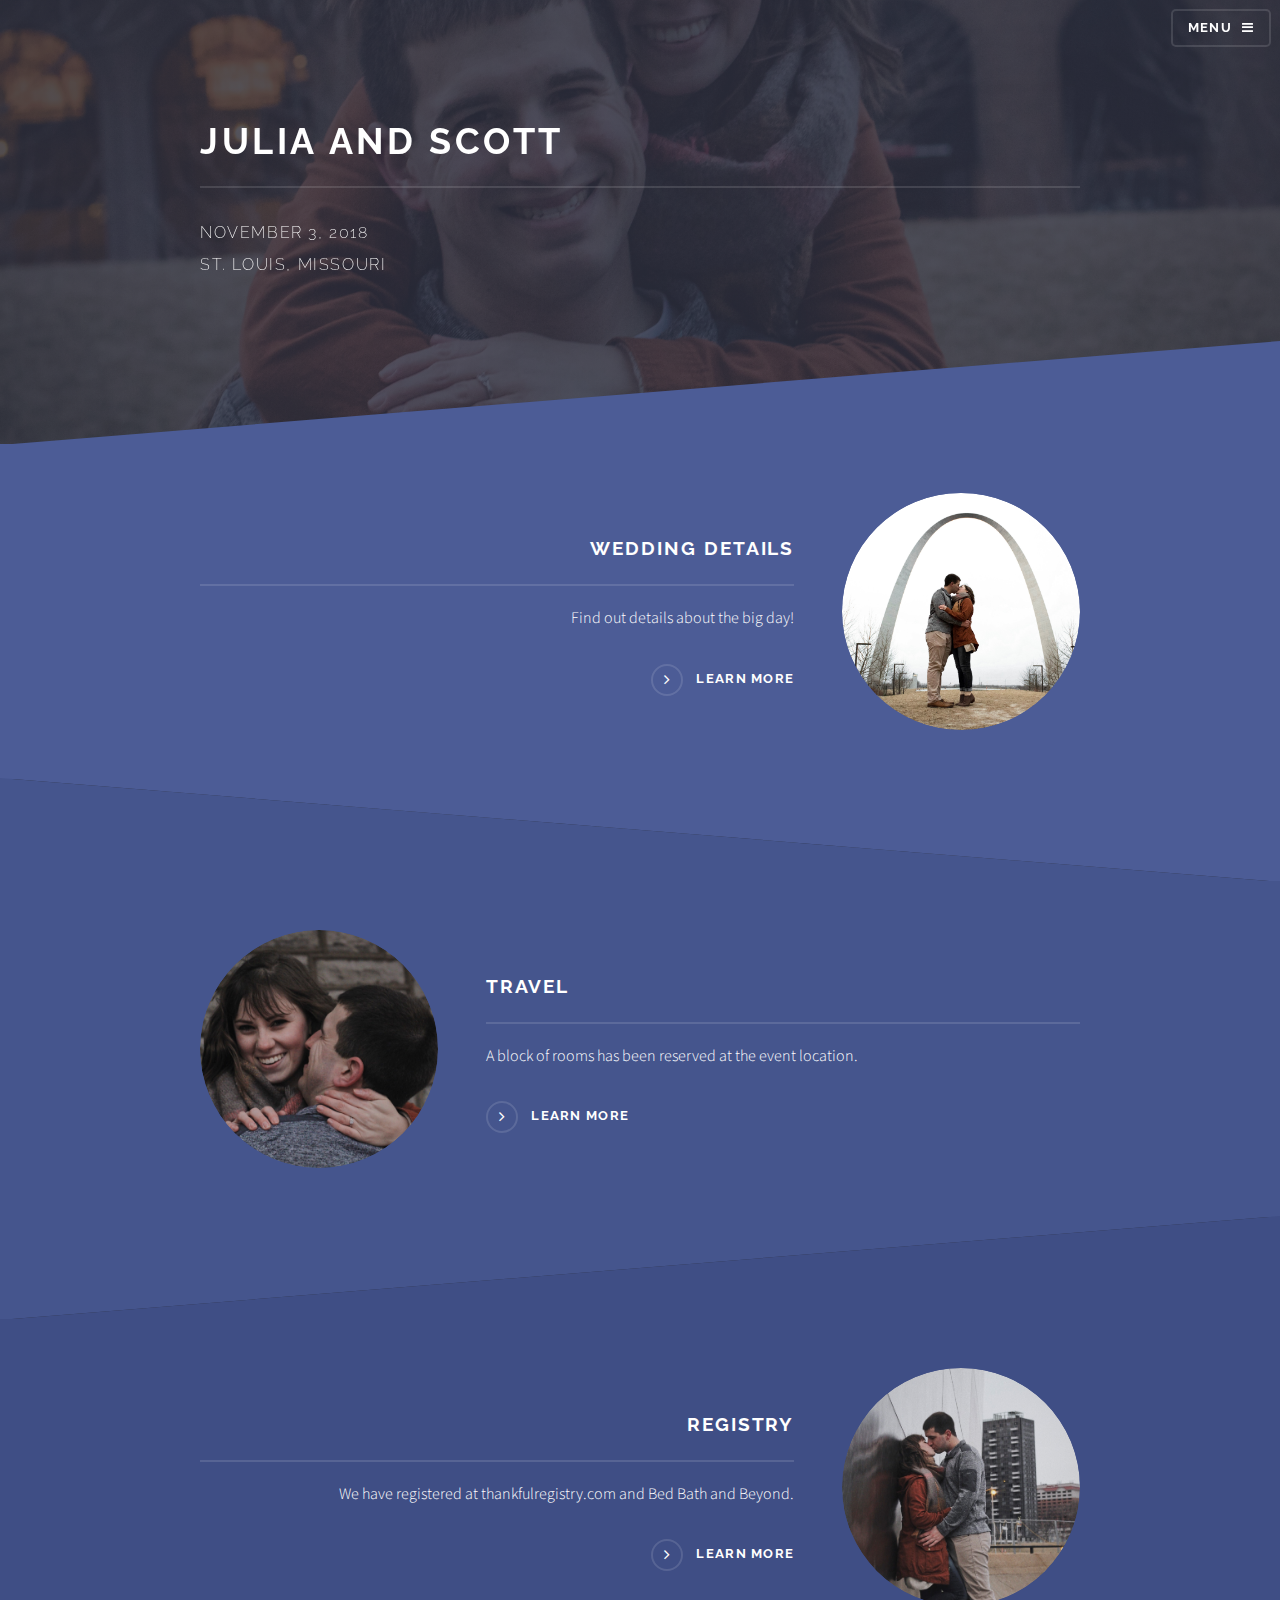
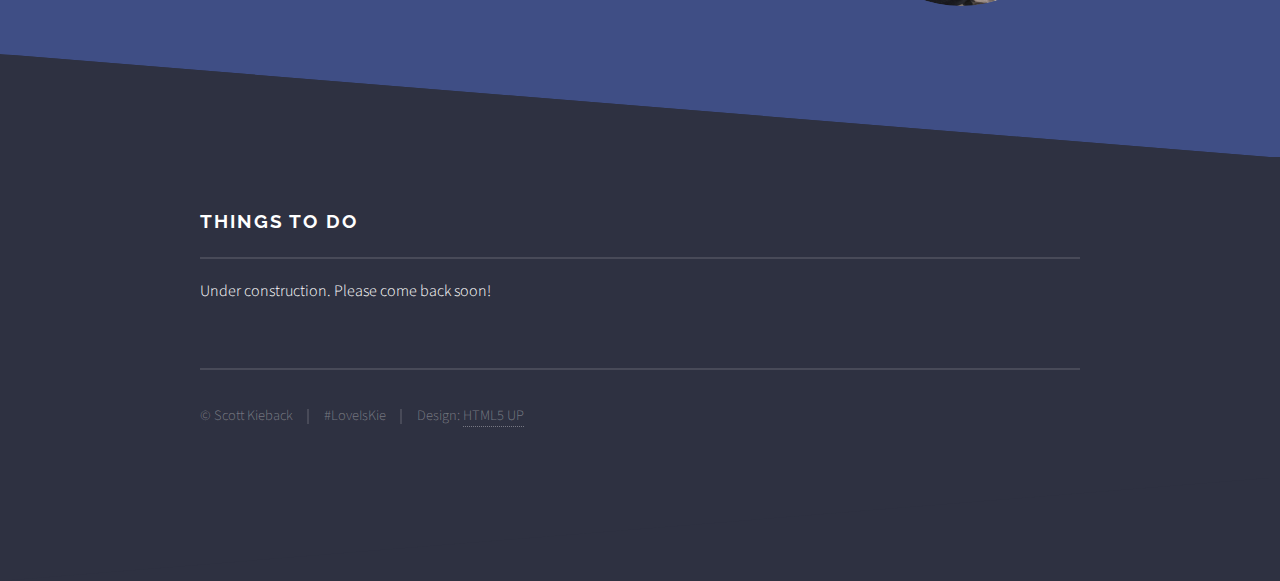
==== commit e5fe2398: "add wedding details page" ====
--- a/index.html
+++ b/index.html
@@ -45,7 +45,7 @@
 						<div class="inner">
 							<!--  <div class="logo"><span class="icon fa-diamond"></span></div> -->
 							<h2>Julia and Scott</h2>
-							<p>November 3, 2018<br>Hilton St. Louis at the Ballpark</p>
+							<p>November 3, 2018<br>St. Louis, Missouri</p>
 						</div>
 					</section>
 
@@ -55,10 +55,10 @@
 						<!-- One -->
 							<section id="one" class="wrapper spotlight style1">
 								<div class="inner">
-									<a href="#" class="image"><img src="images/pic01.jpg" alt="" /></a>
+									<a href="wed_details.html" class="image"><img src="images/wed_details.jpg" alt="" /></a>
 									<div class="content">
 										<h2 class="major">Wedding Details</h2>
-										<p>Lorem ipsum dolor sit amet, etiam lorem adipiscing elit. Cras turpis ante, nullam sit amet turpis non, sollicitudin posuere urna. Mauris id tellus arcu. Nunc vehicula id nulla dignissim dapibus. Nullam ultrices, neque et faucibus viverra, ex nulla cursus.</p>
+										<p>Find out details about the big day!</p>
 										<a href="wed_details.html" class="special">Learn more</a>
 									</div>
 								</div>
@@ -67,10 +67,10 @@
 						<!-- Two -->
 							<section id="two" class="wrapper alt spotlight style2">
 								<div class="inner">
-									<a href="#" class="image"><img src="images/pic02.jpg" alt="" /></a>
+									<a href="travel.html" class="image"><img src="images/travel-cropped.jpg" alt="" /></a>
 									<div class="content">
 										<h2 class="major">Travel</h2>
-										<p>Lorem ipsum dolor sit amet, etiam lorem adipiscing elit. Cras turpis ante, nullam sit amet turpis non, sollicitudin posuere urna. Mauris id tellus arcu. Nunc vehicula id nulla dignissim dapibus. Nullam ultrices, neque et faucibus viverra, ex nulla cursus.</p>
+										<p>A block of rooms has been reserved at the event location.</p>
 										<a href="travel.html" class="special">Learn more</a>
 									</div>
 								</div>
@@ -79,10 +79,10 @@
 						<!-- Three -->
 							<section id="three" class="wrapper spotlight style3">
 								<div class="inner">
-									<a href="#" class="image"><img src="images/pic03.jpg" alt="" /></a>
+									<a href="registry.html" class="image"><img src="images/registry-cropped.jpg" alt="" /></a>
 									<div class="content">
 										<h2 class="major">Registry</h2>
-										<p>Lorem ipsum dolor sit amet, etiam lorem adipiscing elit. Cras turpis ante, nullam sit amet turpis non, sollicitudin posuere urna. Mauris id tellus arcu. Nunc vehicula id nulla dignissim dapibus. Nullam ultrices, neque et faucibus viverra, ex nulla cursus.</p>
+										<p>We have registered at thankfulregistry.com and Bed Bath and Beyond.</p>
 										<a href="registry.html" class="special">Learn more</a>
 									</div>
 								</div>
@@ -126,7 +126,7 @@
 								-->
 
 								<ul class="copyright">
-									<li>&copy; Scott Kieback</li><li>Design: <a href="http://html5up.net">HTML5 UP</a></li>
+									<li>&copy; Scott Kieback</li><li>#LoveIsKie</li><li>Design: <a href="http://html5up.net">HTML5 UP</a></li>
 								</ul>
 
 								</div>
--- a/assets/css/main.css
+++ b/assets/css/main.css
@@ -100,7 +100,7 @@
 
 	body {
 		background-color: #2e3141;
-		background-image: linear-gradient(to top, rgba(46, 49, 65, 0.8), rgba(46, 49, 65, 0.8)), url("../../images/bg.jpg");
+		background-image: linear-gradient(to top, rgba(46, 49, 65, 0.8), rgba(46, 49, 65, 0.8)), url("../../images/kieback.jpg");
 		background-size: auto, cover;
 		background-attachment: fixed, fixed;
 		background-position: center, center;
@@ -3429,7 +3429,7 @@
 			#banner {
 				padding: 7em 0 8.25em 0 ;
 				background-color: #2e3141;
-				background-image: linear-gradient(to top, rgba(46, 49, 65, 0.8), rgba(46, 49, 65, 0.8)), url("../../images/bg.jpg");
+				background-image: linear-gradient(to top, rgba(46, 49, 65, 0.8), rgba(46, 49, 65, 0.8)), url("../../images/kieback.jpg");
 				background-size: auto, cover;
 				background-position: center, center;
 				margin-bottom: -6.5em;
@@ -3539,7 +3539,7 @@
 		#wrapper > header {
 			padding: 9em 0 6.25em 0 ;
 			background-color: #2e3141;
-			background-image: linear-gradient(to top, rgba(46, 49, 65, 0.8), rgba(46, 49, 65, 0.8)), url("../../images/bg.jpg");
+			background-image: linear-gradient(to top, rgba(46, 49, 65, 0.8), rgba(46, 49, 65, 0.8)), url("../../images/kieback.jpg");
 			background-size: auto, cover;
 			background-position: center, 0% 30%;
 			margin-bottom: -6.5em;
@@ -4027,7 +4027,7 @@
 
 		#footer {
 			background-color: #2e3141;
-			background-image: linear-gradient(to top, rgba(46, 49, 65, 0.8), rgba(46, 49, 65, 0.8)), url("../../images/bg.jpg");
+			background-image: linear-gradient(to top, rgba(46, 49, 65, 0.8), rgba(46, 49, 65, 0.8)), url("../../images/kieback.jpg");
 			background-size: auto, cover;
 			background-position: center, center;
 			margin-top: -6.5em;
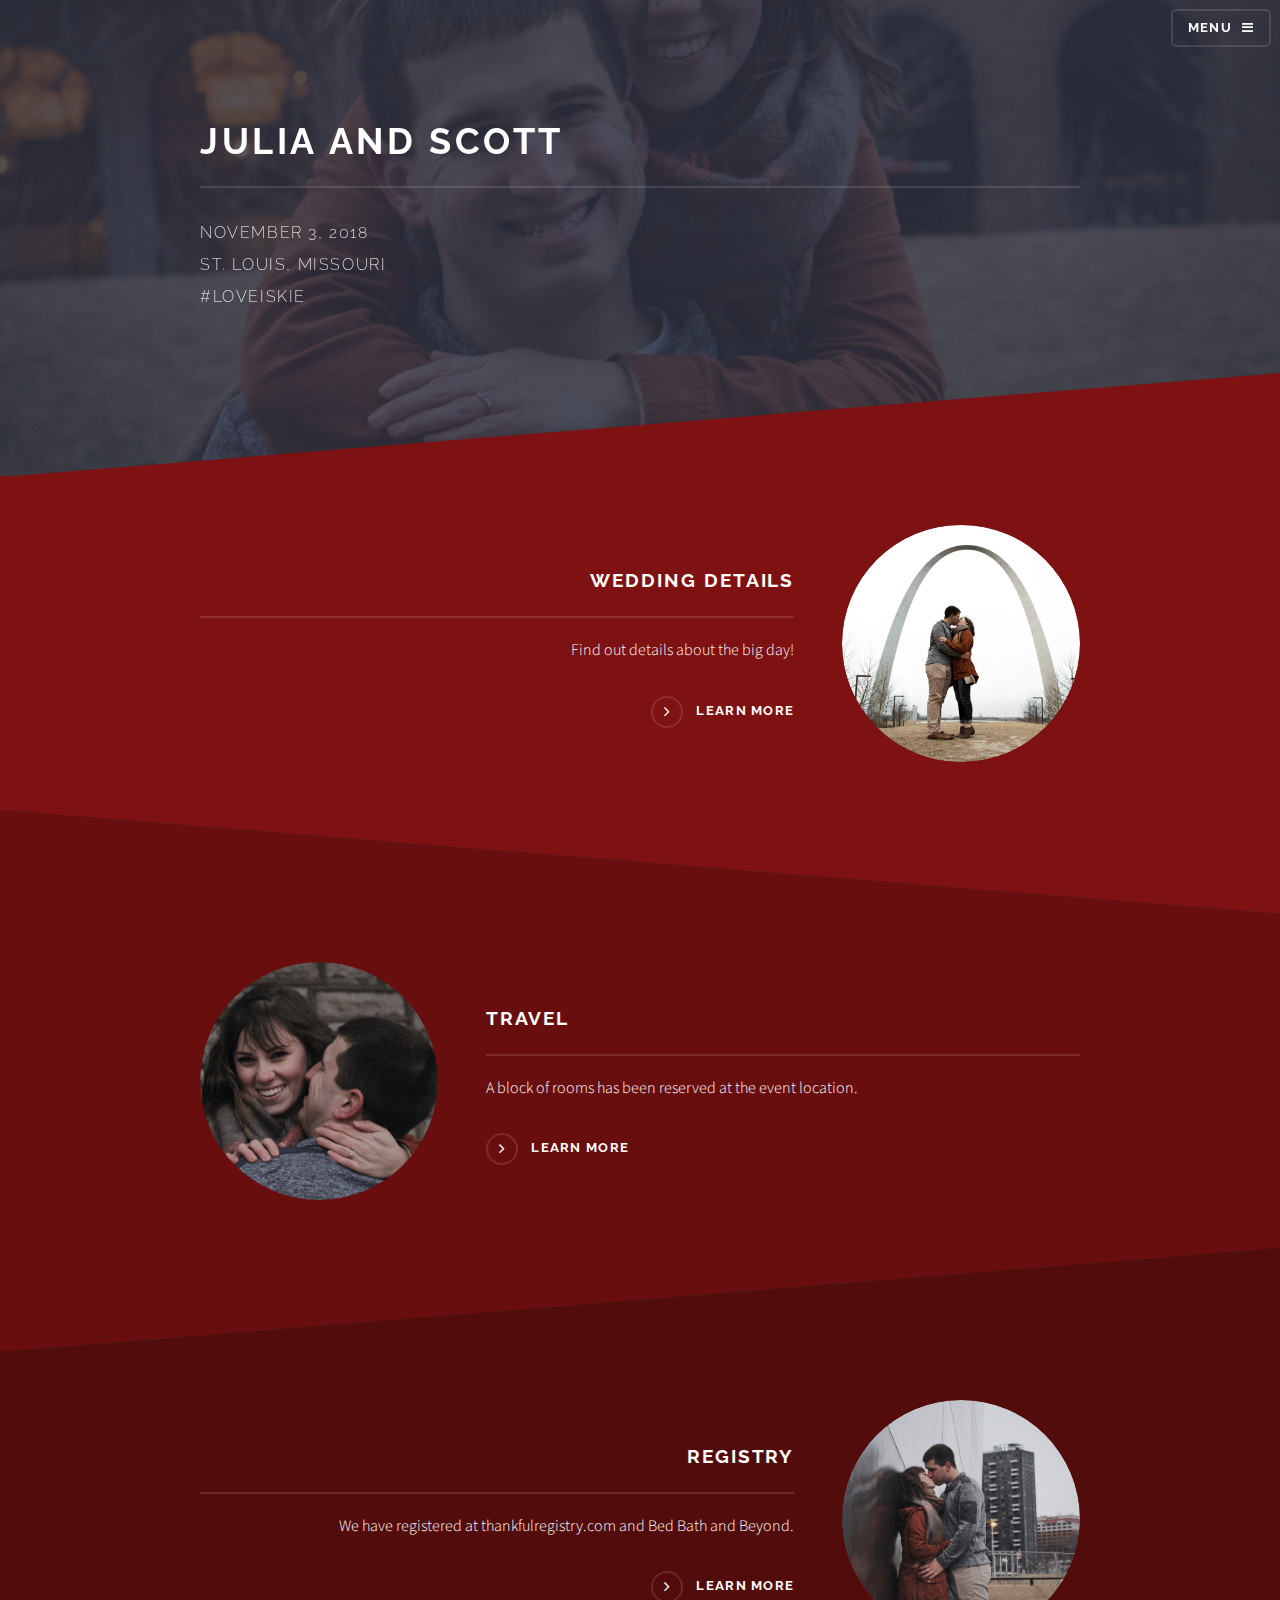
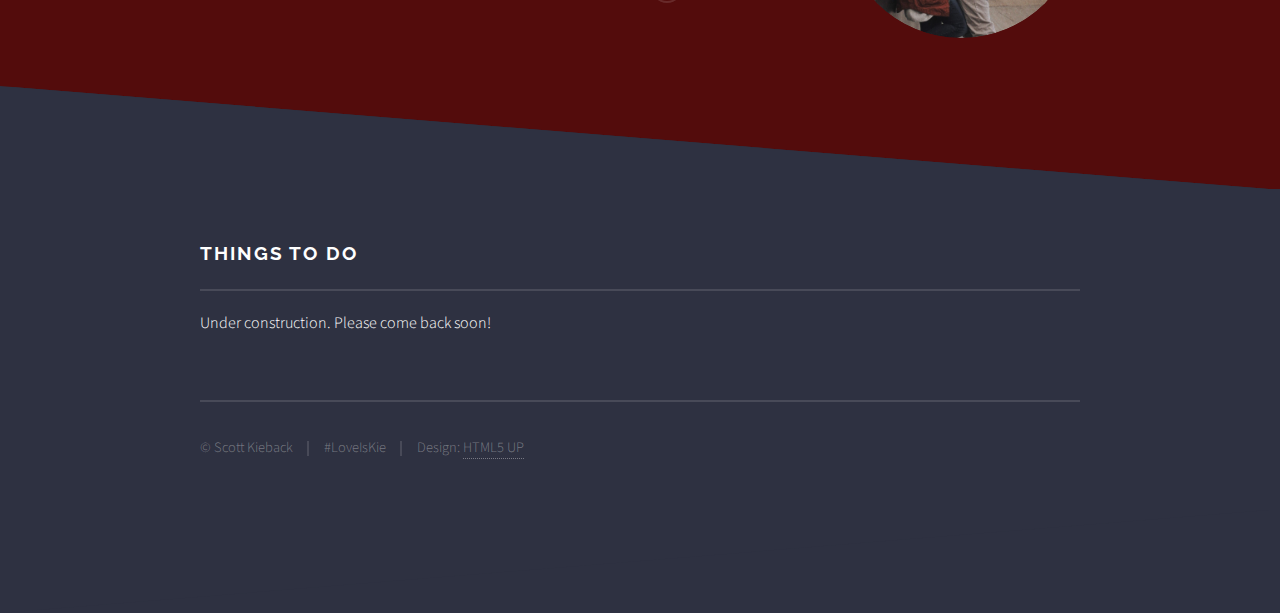
==== commit cc8880b0: "changed colors" ====
--- a/index.html
+++ b/index.html
@@ -45,7 +45,7 @@
 						<div class="inner">
 							<!--  <div class="logo"><span class="icon fa-diamond"></span></div> -->
 							<h2>Julia and Scott</h2>
-							<p>November 3, 2018<br>St. Louis, Missouri</p>
+							<p>November 3, 2018<br>St. Louis, Missouri<br>#LoveIsKie</p>
 						</div>
 					</section>
 
--- a/assets/css/main.css
+++ b/assets/css/main.css
@@ -3244,7 +3244,7 @@
 			-ms-transition: opacity 0.35s ease, -ms-transform 0.35s ease;
 			transition: opacity 0.35s ease, transform 0.35s ease;
 			-webkit-overflow-scrolling: touch;
-			background: #4c5c96;
+			background: #490303;
 			border-radius: 5px;
 			display: block;
 			max-width: 100%;
@@ -3300,7 +3300,7 @@
 				}
 
 					#menu .links li a:hover {
-						background: #45558d;
+						background: #2c2c2c;
 					}
 
 		@media screen and (max-width: 736px) {
@@ -3723,19 +3723,19 @@
 			}
 
 		.wrapper.spotlight {
-			background-color: #4c5c96;
+			background-color: #7e1111;
 		}
 
 			.wrapper.spotlight:before, .wrapper.spotlight:after {
-				background-image: url("data:image/svg+xml;charset=utf8,%3Csvg xmlns='http://www.w3.org/2000/svg' width='100' height='100' viewBox='0 0 100 100' preserveAspectRatio='none'%3E%3Cpolygon points='0,100 100,0 100,100' style='fill:%234c5c96%3B' /%3E%3C/svg%3E");
+				background-image: url("data:image/svg+xml;charset=utf8,%3Csvg xmlns='http://www.w3.org/2000/svg' width='100' height='100' viewBox='0 0 100 100' preserveAspectRatio='none'%3E%3Cpolygon points='0,100 100,0 100,100' style='fill:%237e1111%3B' /%3E%3C/svg%3E");
 			}
 
 			.wrapper.spotlight:before {
-				box-shadow: inset 0 -1px 0 0 #4c5c96, 0 1px 0 0 #4c5c96;
+				box-shadow: inset 0 -1px 0 0 #7e1111, 0 1px 0 0 #7e1111;
 			}
 
 			.wrapper.spotlight:after {
-				box-shadow: inset 0 -1px 0 0 #4c5c96, 0 1px 0 0 #4c5c96;
+				box-shadow: inset 0 -1px 0 0 #7e1111, 0 1px 0 0 #7e1111;
 			}
 
 			.wrapper.spotlight .inner {
@@ -3784,35 +3784,35 @@
 			}
 
 			.wrapper.spotlight.style2 {
-				background-color: #45558d;
+				background-color: #690e0e;
 			}
 
 				.wrapper.spotlight.style2:before, .wrapper.spotlight.style2:after {
-					background-image: url("data:image/svg+xml;charset=utf8,%3Csvg xmlns='http://www.w3.org/2000/svg' width='100' height='100' viewBox='0 0 100 100' preserveAspectRatio='none'%3E%3Cpolygon points='0,100 100,0 100,100' style='fill:%2345558d%3B' /%3E%3C/svg%3E");
+					background-image: url("data:image/svg+xml;charset=utf8,%3Csvg xmlns='http://www.w3.org/2000/svg' width='100' height='100' viewBox='0 0 100 100' preserveAspectRatio='none'%3E%3Cpolygon points='0,100 100,0 100,100' style='fill:%23690e0e%3B' /%3E%3C/svg%3E");
 				}
 
 				.wrapper.spotlight.style2:before {
-					box-shadow: inset 0 -1px 0 0 #45558d, 0 1px 0 0 #45558d;
+					box-shadow: inset 0 -1px 0 0 #690e0e, 0 1px 0 0 #690e0e;
 				}
 
 				.wrapper.spotlight.style2:after {
-					box-shadow: inset 0 -1px 0 0 #45558d, 0 1px 0 0 #45558d;
+					box-shadow: inset 0 -1px 0 0 #690e0e, 0 1px 0 0 #690e0e;
 				}
 
 			.wrapper.spotlight.style3 {
-				background-color: #3f4e85;
+				background-color: #530c0c;
 			}
 
 				.wrapper.spotlight.style3:before, .wrapper.spotlight.style3:after {
-					background-image: url("data:image/svg+xml;charset=utf8,%3Csvg xmlns='http://www.w3.org/2000/svg' width='100' height='100' viewBox='0 0 100 100' preserveAspectRatio='none'%3E%3Cpolygon points='0,100 100,0 100,100' style='fill:%233f4e85%3B' /%3E%3C/svg%3E");
+					background-image: url("data:image/svg+xml;charset=utf8,%3Csvg xmlns='http://www.w3.org/2000/svg' width='100' height='100' viewBox='0 0 100 100' preserveAspectRatio='none'%3E%3Cpolygon points='0,100 100,0 100,100' style='fill:%23530c0c%3B' /%3E%3C/svg%3E");
 				}
 
 				.wrapper.spotlight.style3:before {
-					box-shadow: inset 0 -1px 0 0 #3f4e85, 0 1px 0 0 #3f4e85;
+					box-shadow: inset 0 -1px 0 0 #530c0c, 0 1px 0 0 #530c0c;
 				}
 
 				.wrapper.spotlight.style3:after {
-					box-shadow: inset 0 -1px 0 0 #3f4e85, 0 1px 0 0 #3f4e85;
+					box-shadow: inset 0 -1px 0 0 #530c0c, 0 1px 0 0 #530c0c;
 				}
 
 			.wrapper.spotlight.style4 {
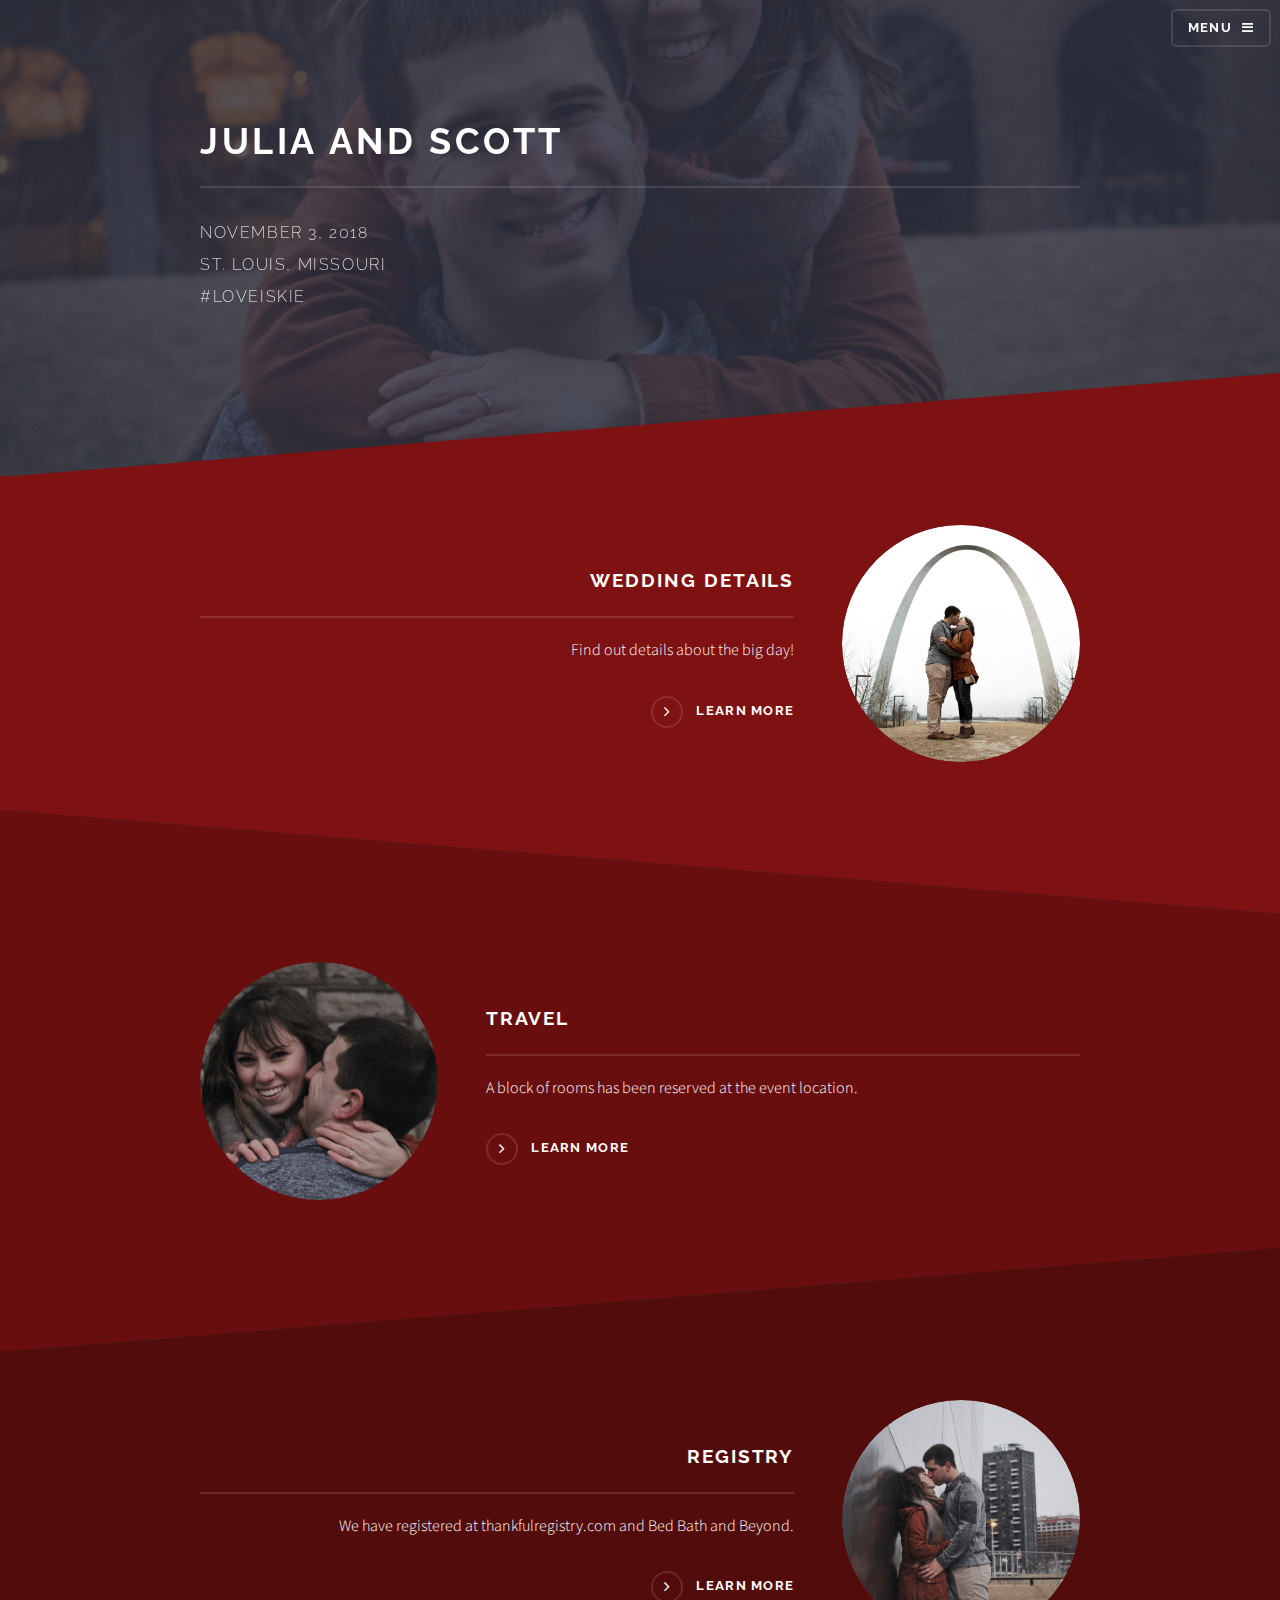
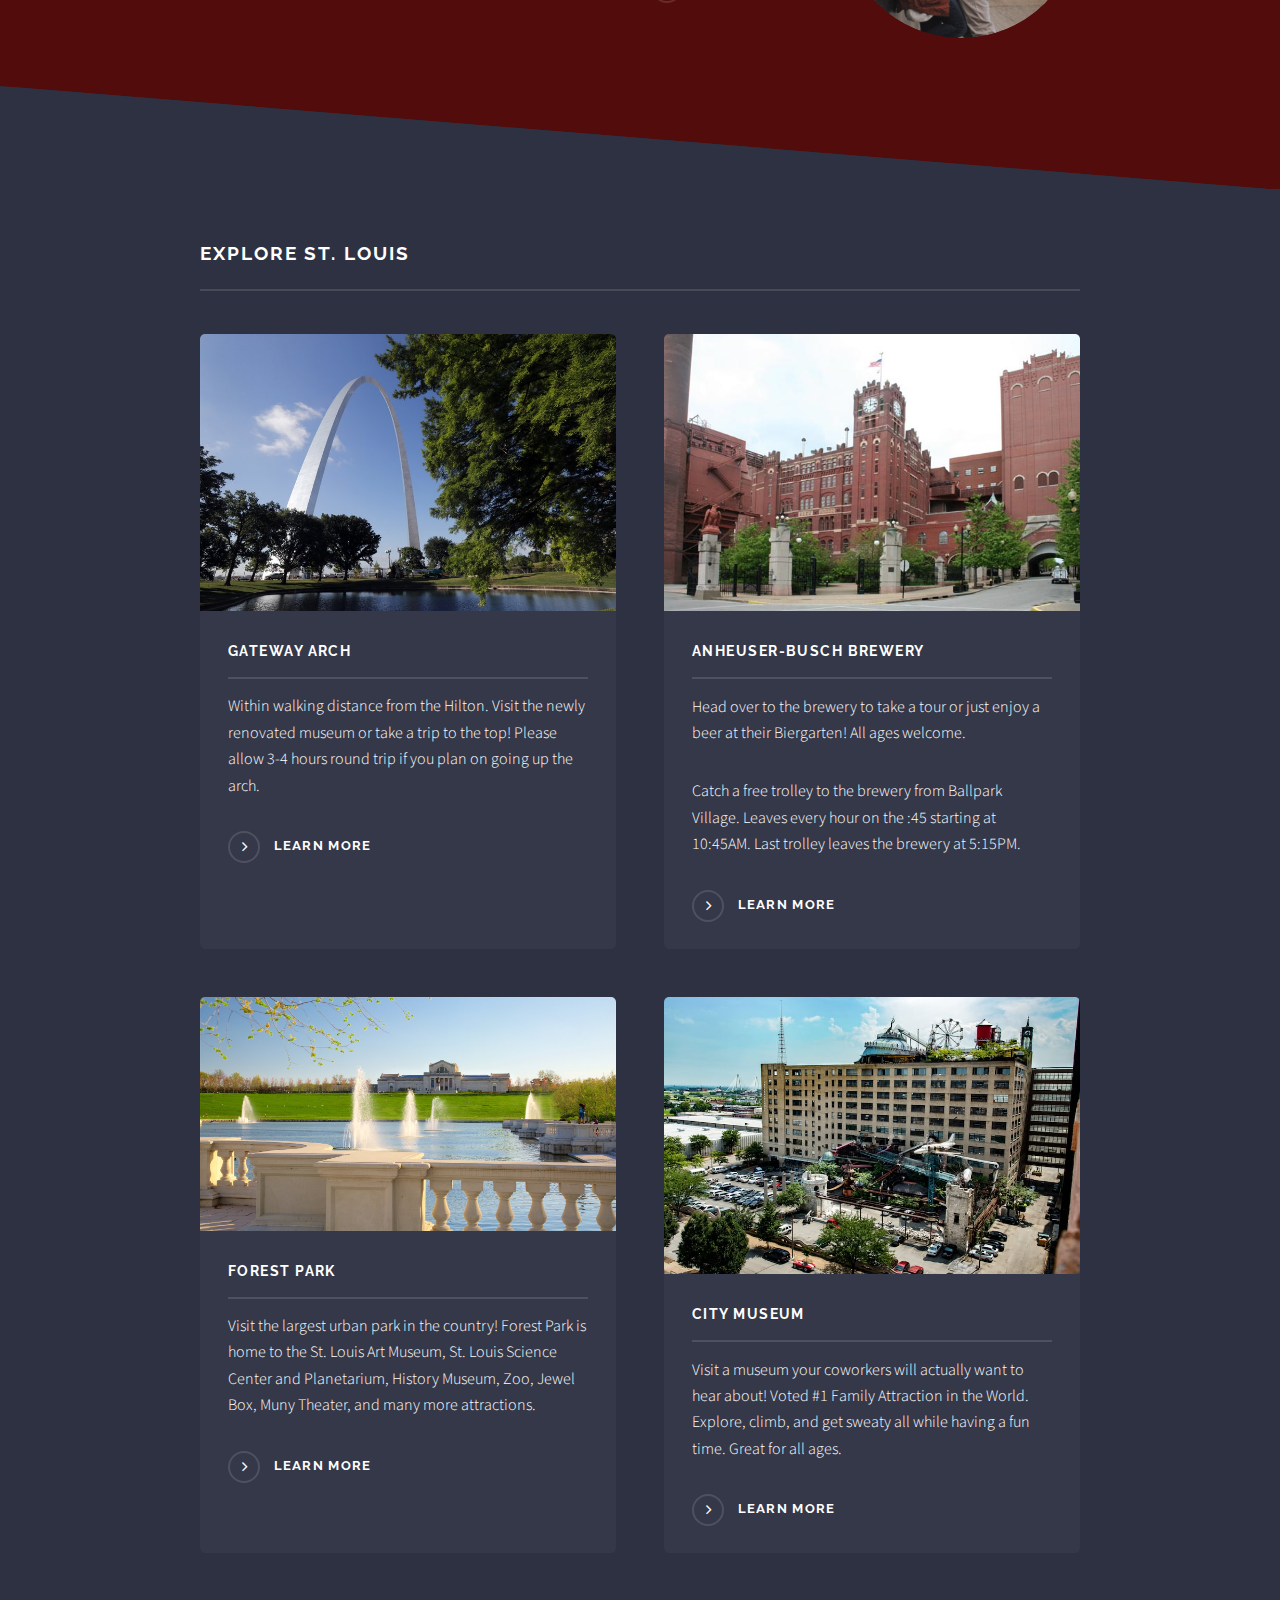
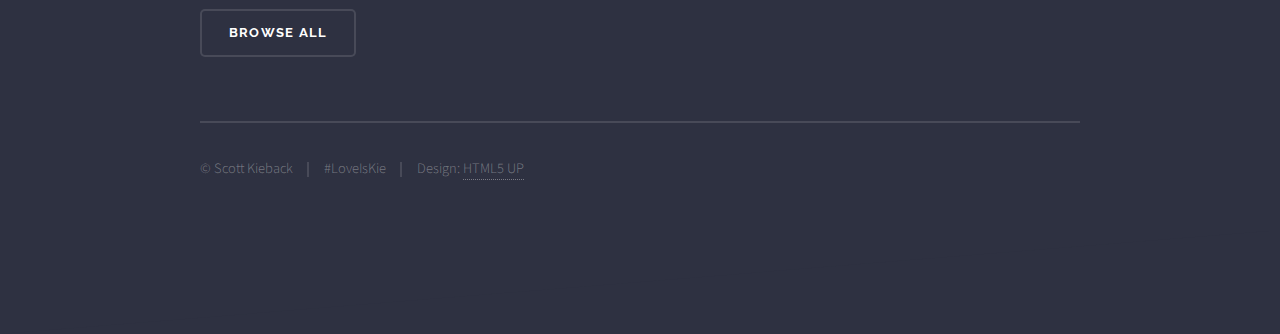
==== commit 3c3d4329: "explore st louis section" ====
--- a/index.html
+++ b/index.html
@@ -33,8 +33,7 @@
 								<li><a href="index.html">Home</a></li>
 								<li><a href="wed_details.html">Wedding Details</a></li>
 								<li><a href="travel.html">Travel</a></li>
-								<li><a href="registry.html">Registry</a></li>
-								<li><a href="elements.html">Elements</a></li>
+								<li><a href="http://thkfl.com/kiebackwedding" target="_blank">Registry</a></li>
 							</ul>
 							<a href="#" class="close">Close</a>
 						</div>
@@ -79,11 +78,11 @@
 						<!-- Three -->
 							<section id="three" class="wrapper spotlight style3">
 								<div class="inner">
-									<a href="registry.html" class="image"><img src="images/registry-cropped.jpg" alt="" /></a>
+									<a href="http://thkfl.com/kiebackwedding" target="_blank" class="image"><img src="images/registry-cropped.jpg" alt="" /></a>
 									<div class="content">
 										<h2 class="major">Registry</h2>
 										<p>We have registered at thankfulregistry.com and Bed Bath and Beyond.</p>
-										<a href="registry.html" class="special">Learn more</a>
+										<a href="http://thkfl.com/kiebackwedding" target="_blank" class="special">Learn more</a>
 									</div>
 								</div>
 							</section>
@@ -91,39 +90,40 @@
 						<!-- Four -->
 							<section id="four" class="wrapper alt style1">
 								<div class="inner">
-									<h2 class="major">Things to do</h2>
-									<p>Under construction. Please come back soon!</p>
-									<!--
+									<h2 class="major">Explore St. Louis</h2>
+									
 									<section class="features">
 										<article>
-											<a href="#" class="image"><img src="images/pic04.jpg" alt="" /></a>
-											<h3 class="major">Sed feugiat lorem</h3>
-											<p>Lorem ipsum dolor sit amet, consectetur adipiscing vehicula id nulla dignissim dapibus ultrices.</p>
-											<a href="#" class="special">Learn more</a>
+											<a href="https://www.gatewayarch.com/" class="image"><img src="images/arch.jpeg" alt="" /></a>
+											<h3 class="major">Gateway Arch</h3>
+											<p>Within walking distance from the Hilton. Visit the newly renovated museum or take a trip to the top! Please allow 3-4 hours round trip if you plan on going up the arch.</p>
+											<a href="https://www.gatewayarch.com/" class="special">Learn more</a>
 										</article>
 										<article>
-											<a href="#" class="image"><img src="images/pic05.jpg" alt="" /></a>
-											<h3 class="major">Nisl placerat</h3>
-											<p>Lorem ipsum dolor sit amet, consectetur adipiscing vehicula id nulla dignissim dapibus ultrices.</p>
-											<a href="#" class="special">Learn more</a>
+											<a href="https://www.budweisertours.com/locations/st-louis-missouri.html" class="image"><img src="images/anheuser-busch.jpg" alt="" /></a>
+											<h3 class="major">Anheuser-Busch Brewery</h3>
+											<p>Head over to the brewery to take a tour or just enjoy a beer at their Biergarten! All ages welcome.</p>
+
+											<p>Catch a free trolley to the brewery from Ballpark Village. Leaves every hour on the :45 starting at 10:45AM. Last trolley leaves the brewery at 5:15PM.</p>
+											<a href="https://www.budweisertours.com/locations/st-louis-missouri.html" class="special">Learn more</a>
 										</article>
 										<article>
-											<a href="#" class="image"><img src="images/pic06.jpg" alt="" /></a>
-											<h3 class="major">Ante fermentum</h3>
-											<p>Lorem ipsum dolor sit amet, consectetur adipiscing vehicula id nulla dignissim dapibus ultrices.</p>
-											<a href="#" class="special">Learn more</a>
+											<a href="https://www.forestparkforever.org/visit" class="image"><img src="images/forest-park.jpg" alt="" /></a>
+											<h3 class="major">Forest Park</h3>
+											<p>Visit the largest urban park in the country! Forest Park is home to the St. Louis Art Museum, St. Louis Science Center and Planetarium, History Museum, Zoo, Jewel Box, Muny Theater, and many more attractions.</p>
+											<a href="https://www.forestparkforever.org/visit" class="special">Learn more</a>
 										</article>
 										<article>
-											<a href="#" class="image"><img src="images/pic07.jpg" alt="" /></a>
-											<h3 class="major">Fusce consequat</h3>
-											<p>Lorem ipsum dolor sit amet, consectetur adipiscing vehicula id nulla dignissim dapibus ultrices.</p>
-											<a href="#" class="special">Learn more</a>
+											<a href="https://www.citymuseum.org/" class="image"><img src="images/City-Museum.jpg" alt="" /></a>
+											<h3 class="major">City Museum</h3>
+											<p>Visit a museum your coworkers will actually want to hear about! Voted #1 Family Attraction in the World. Explore, climb, and get sweaty all while having a fun time. Great for all ages.</p>
+											<a href="https://www.citymuseum.org/" class="special">Learn more</a>
 										</article>
 									</section>
 									<ul class="actions">
 										<li><a href="#" class="button">Browse All</a></li>
 									</ul>
-								-->
+								
 
 								<ul class="copyright">
 									<li>&copy; Scott Kieback</li><li>#LoveIsKie</li><li>Design: <a href="http://html5up.net">HTML5 UP</a></li>
